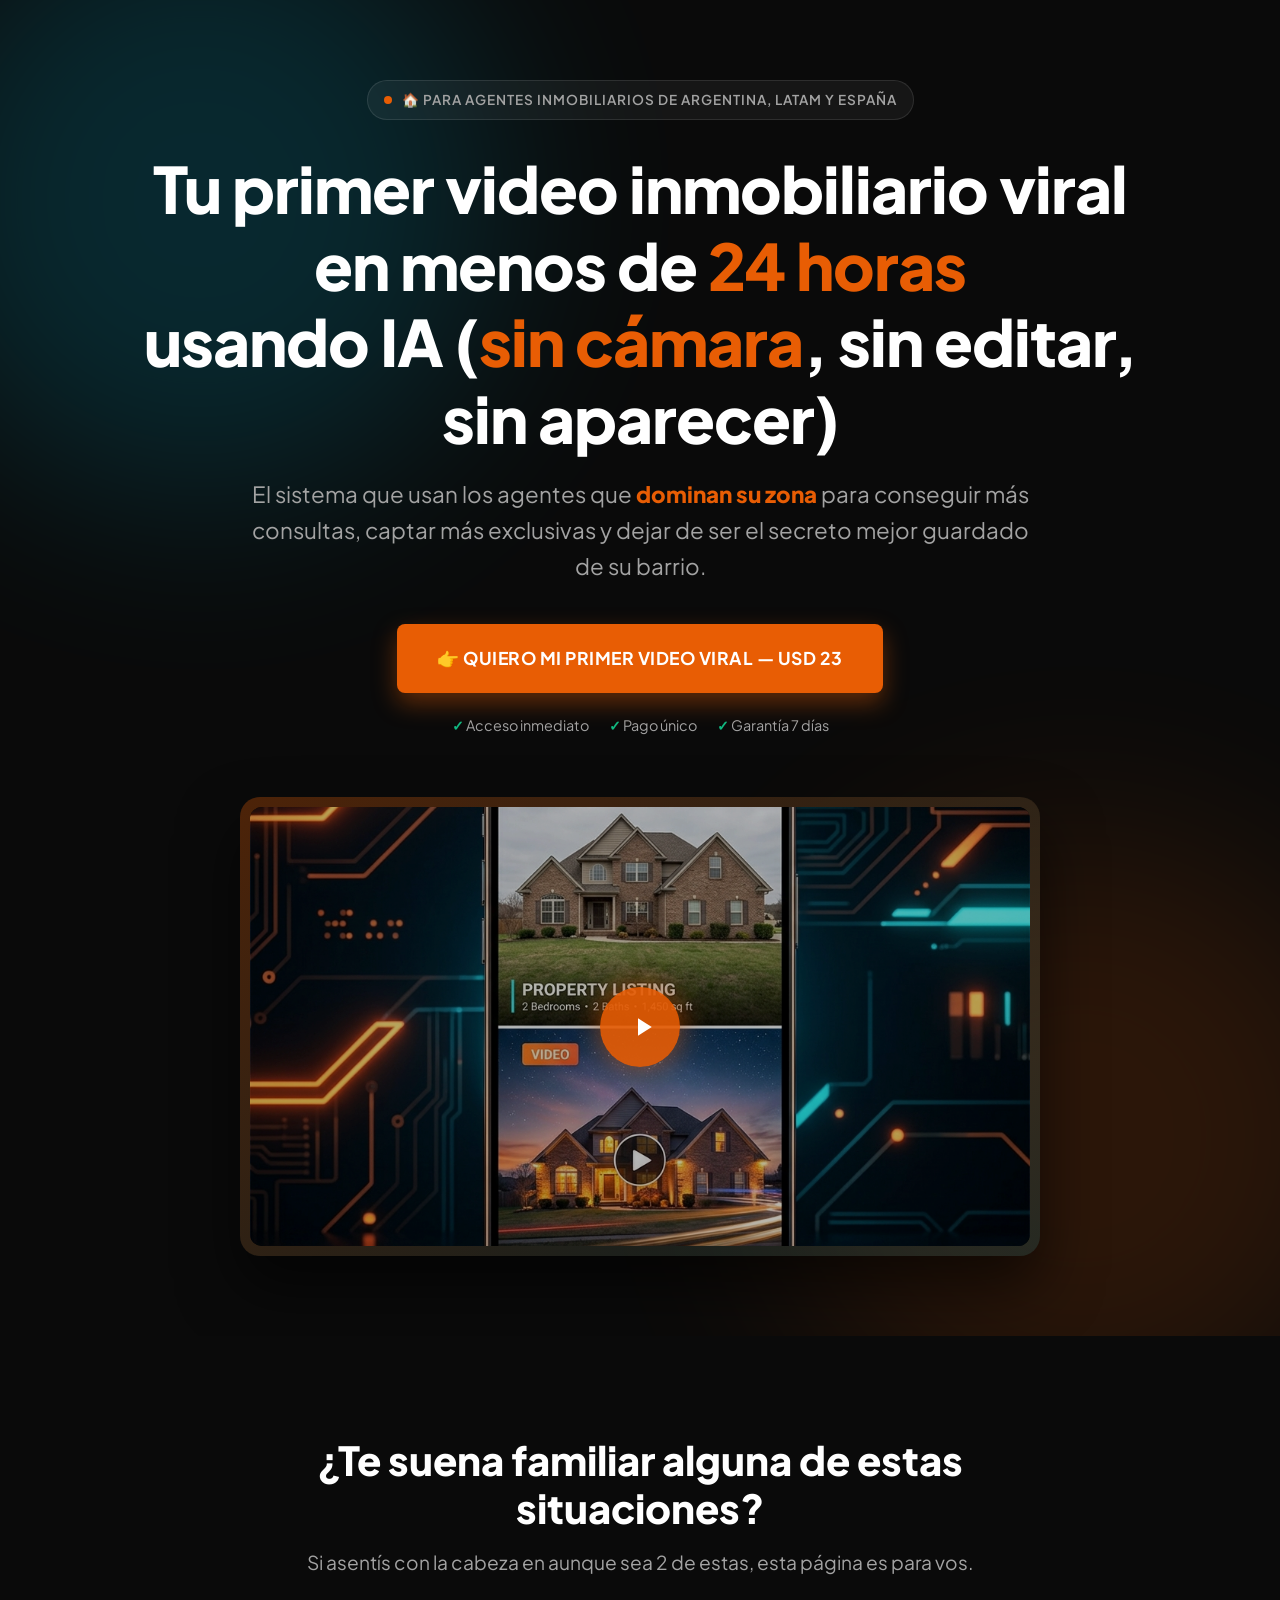
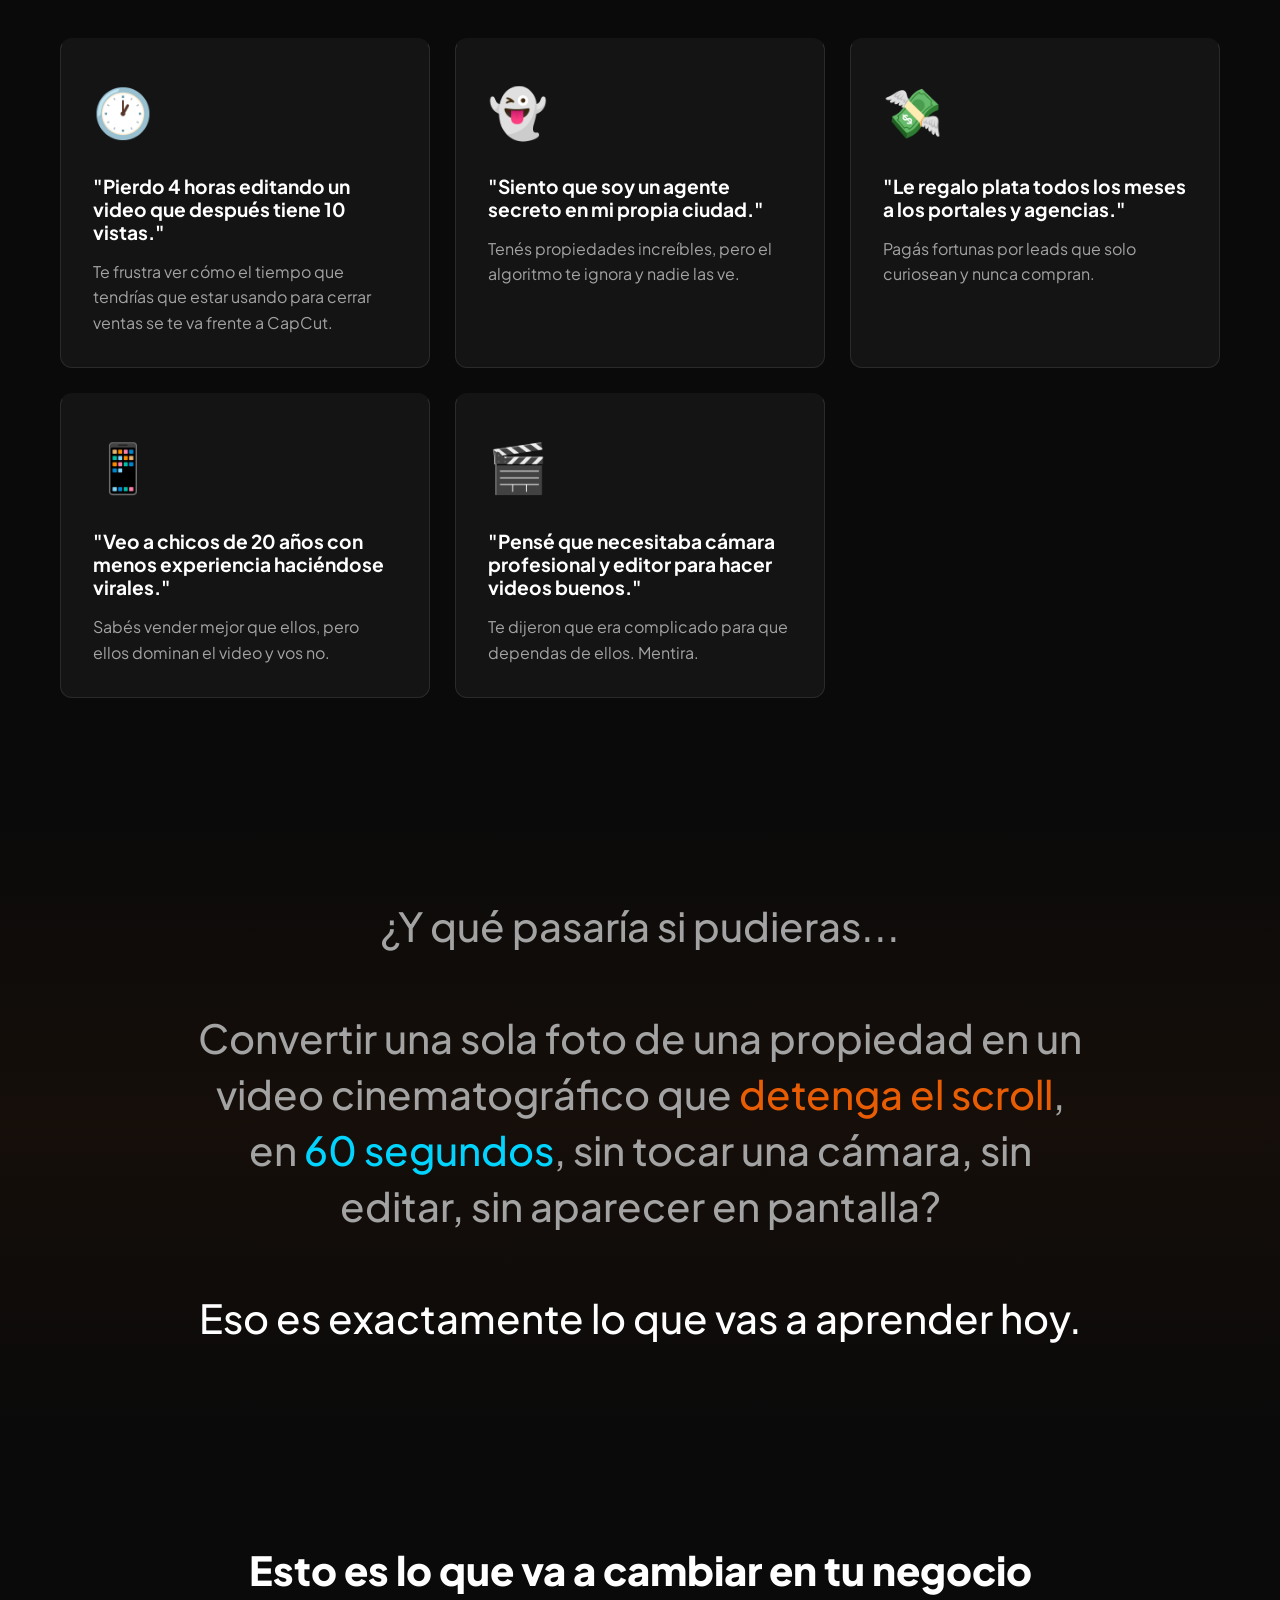
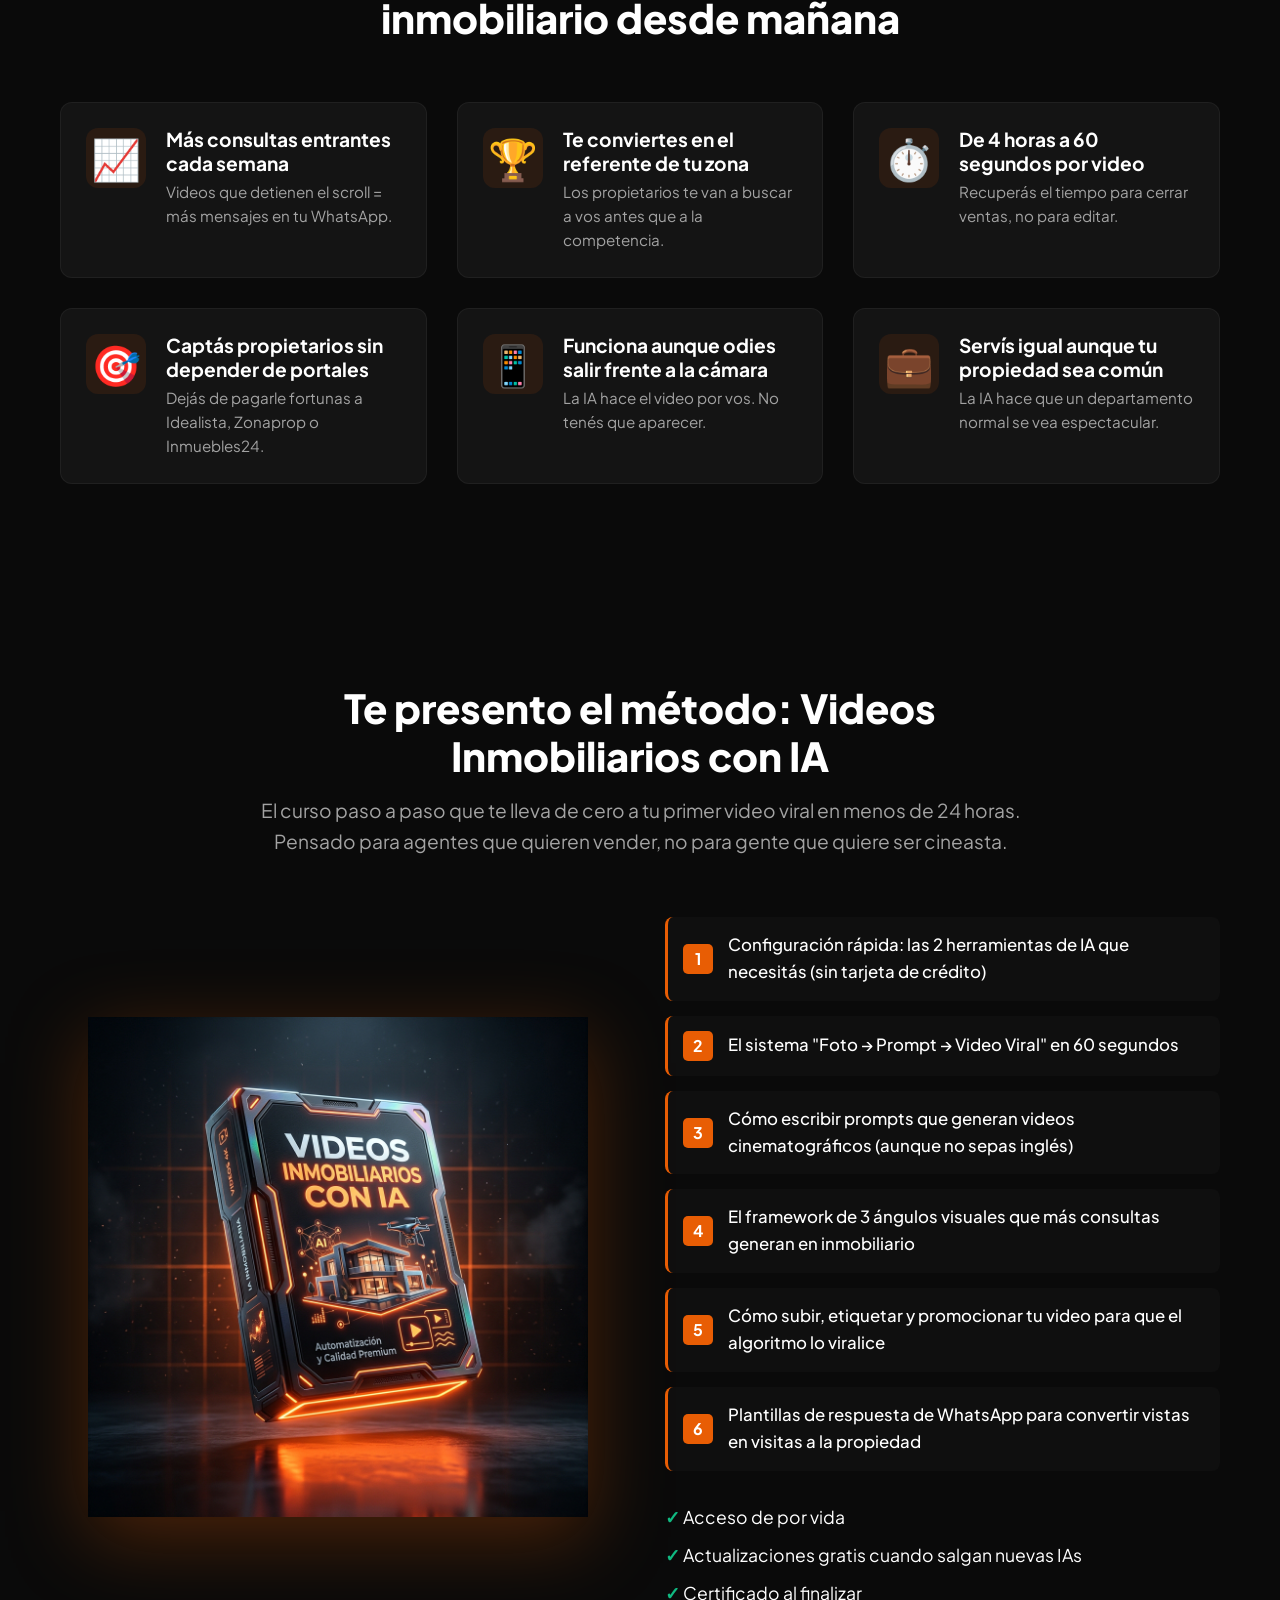
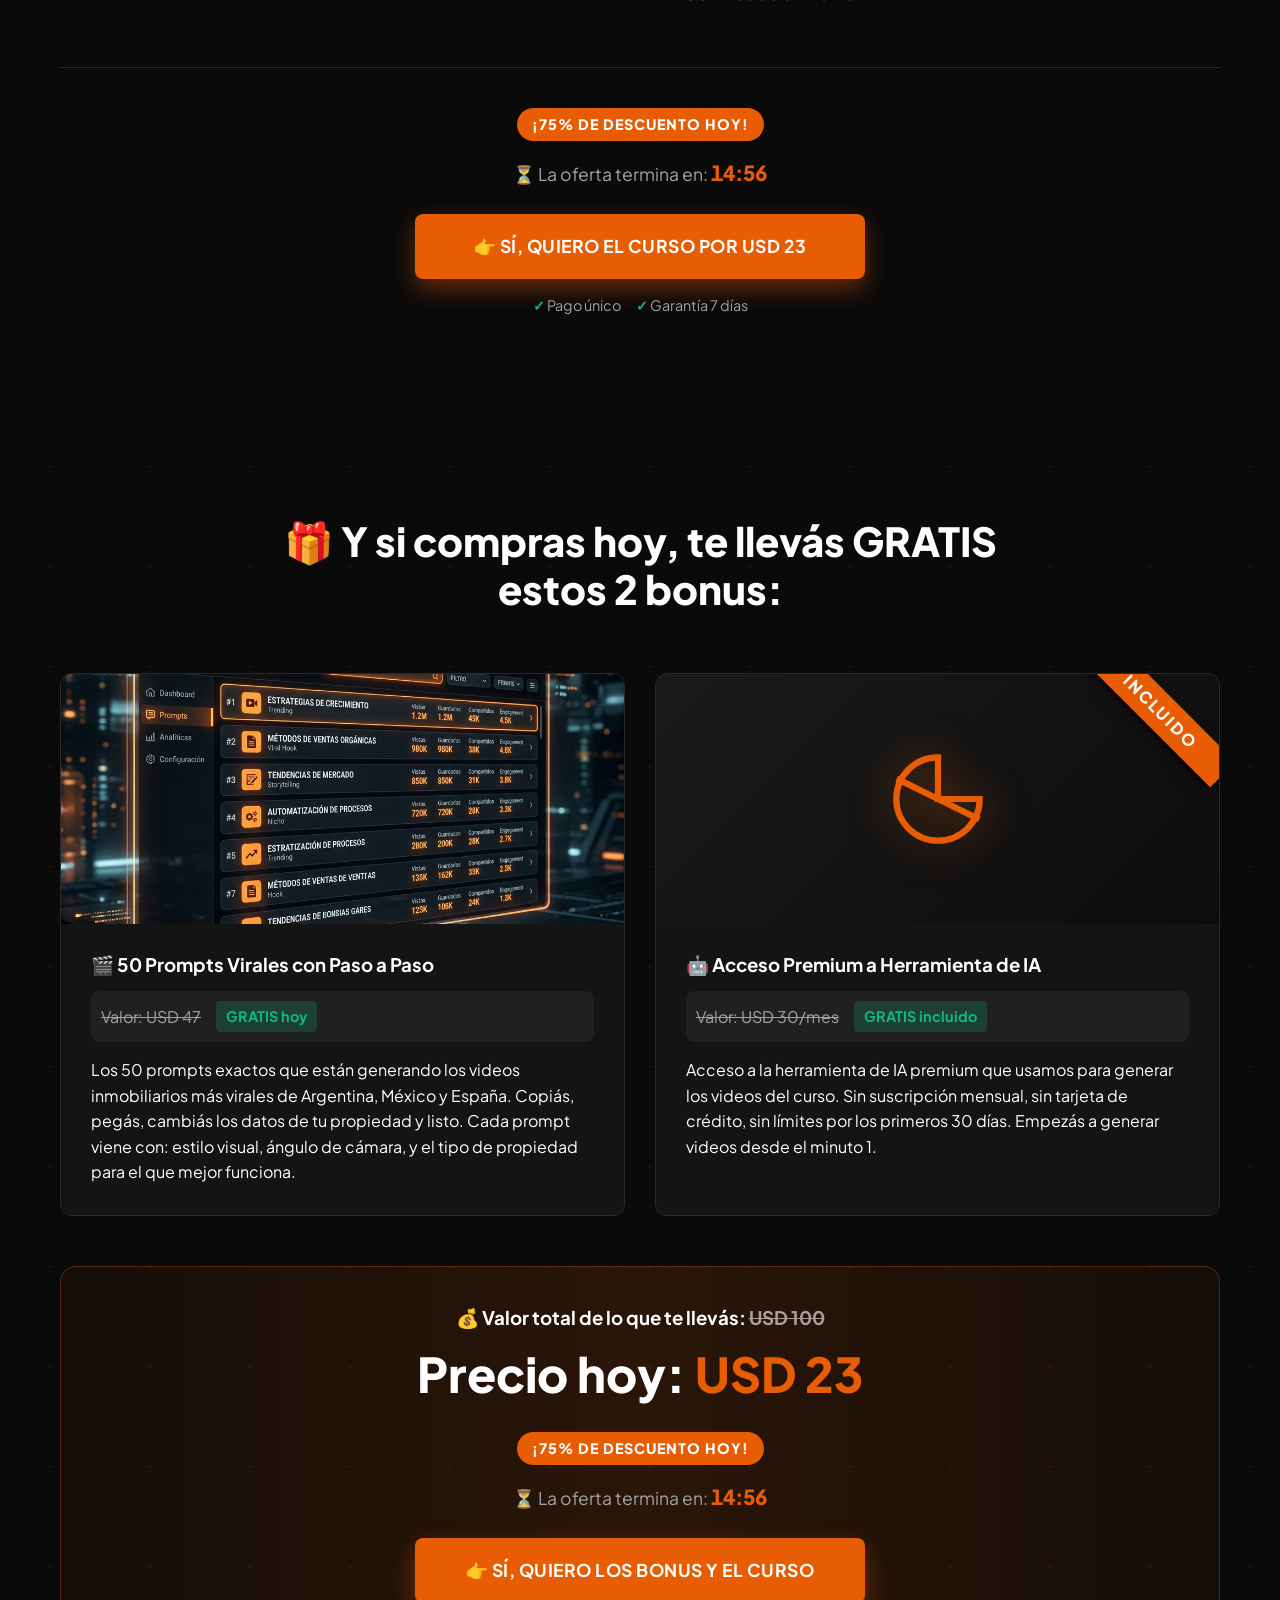
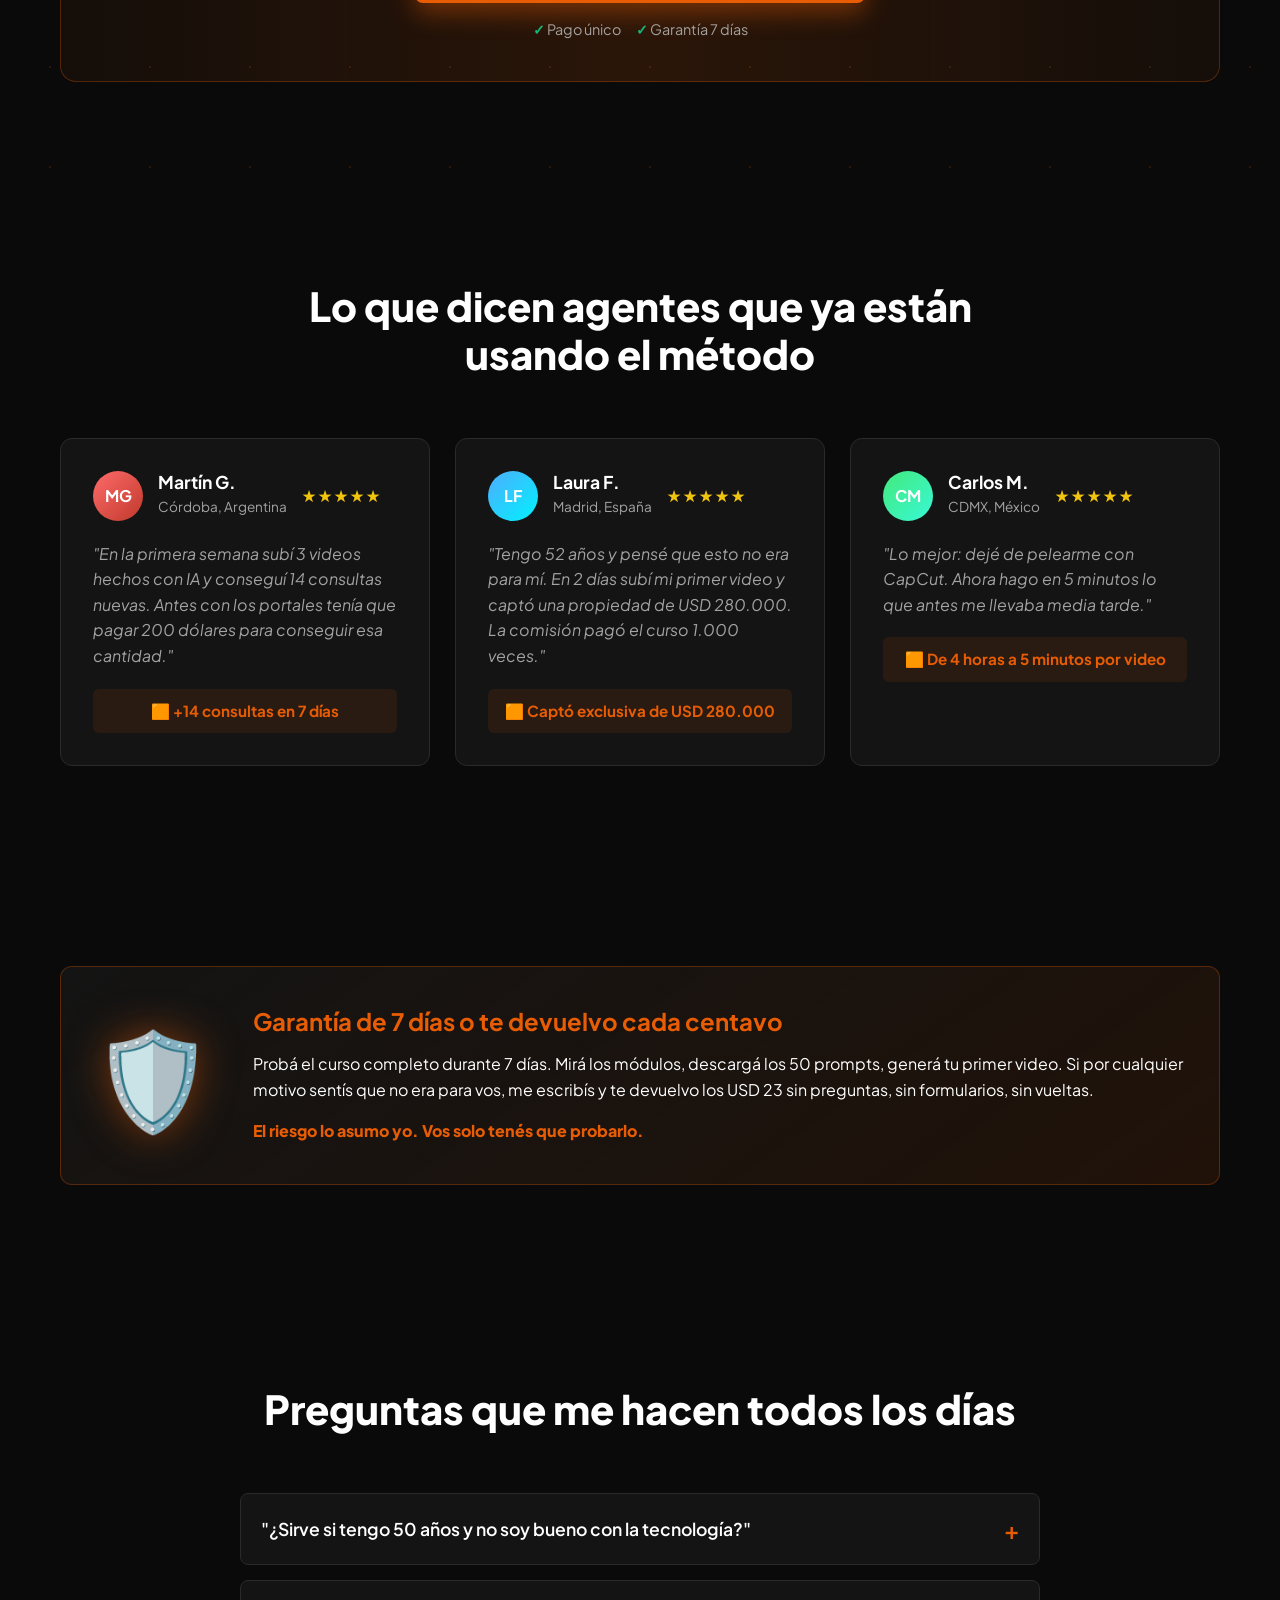
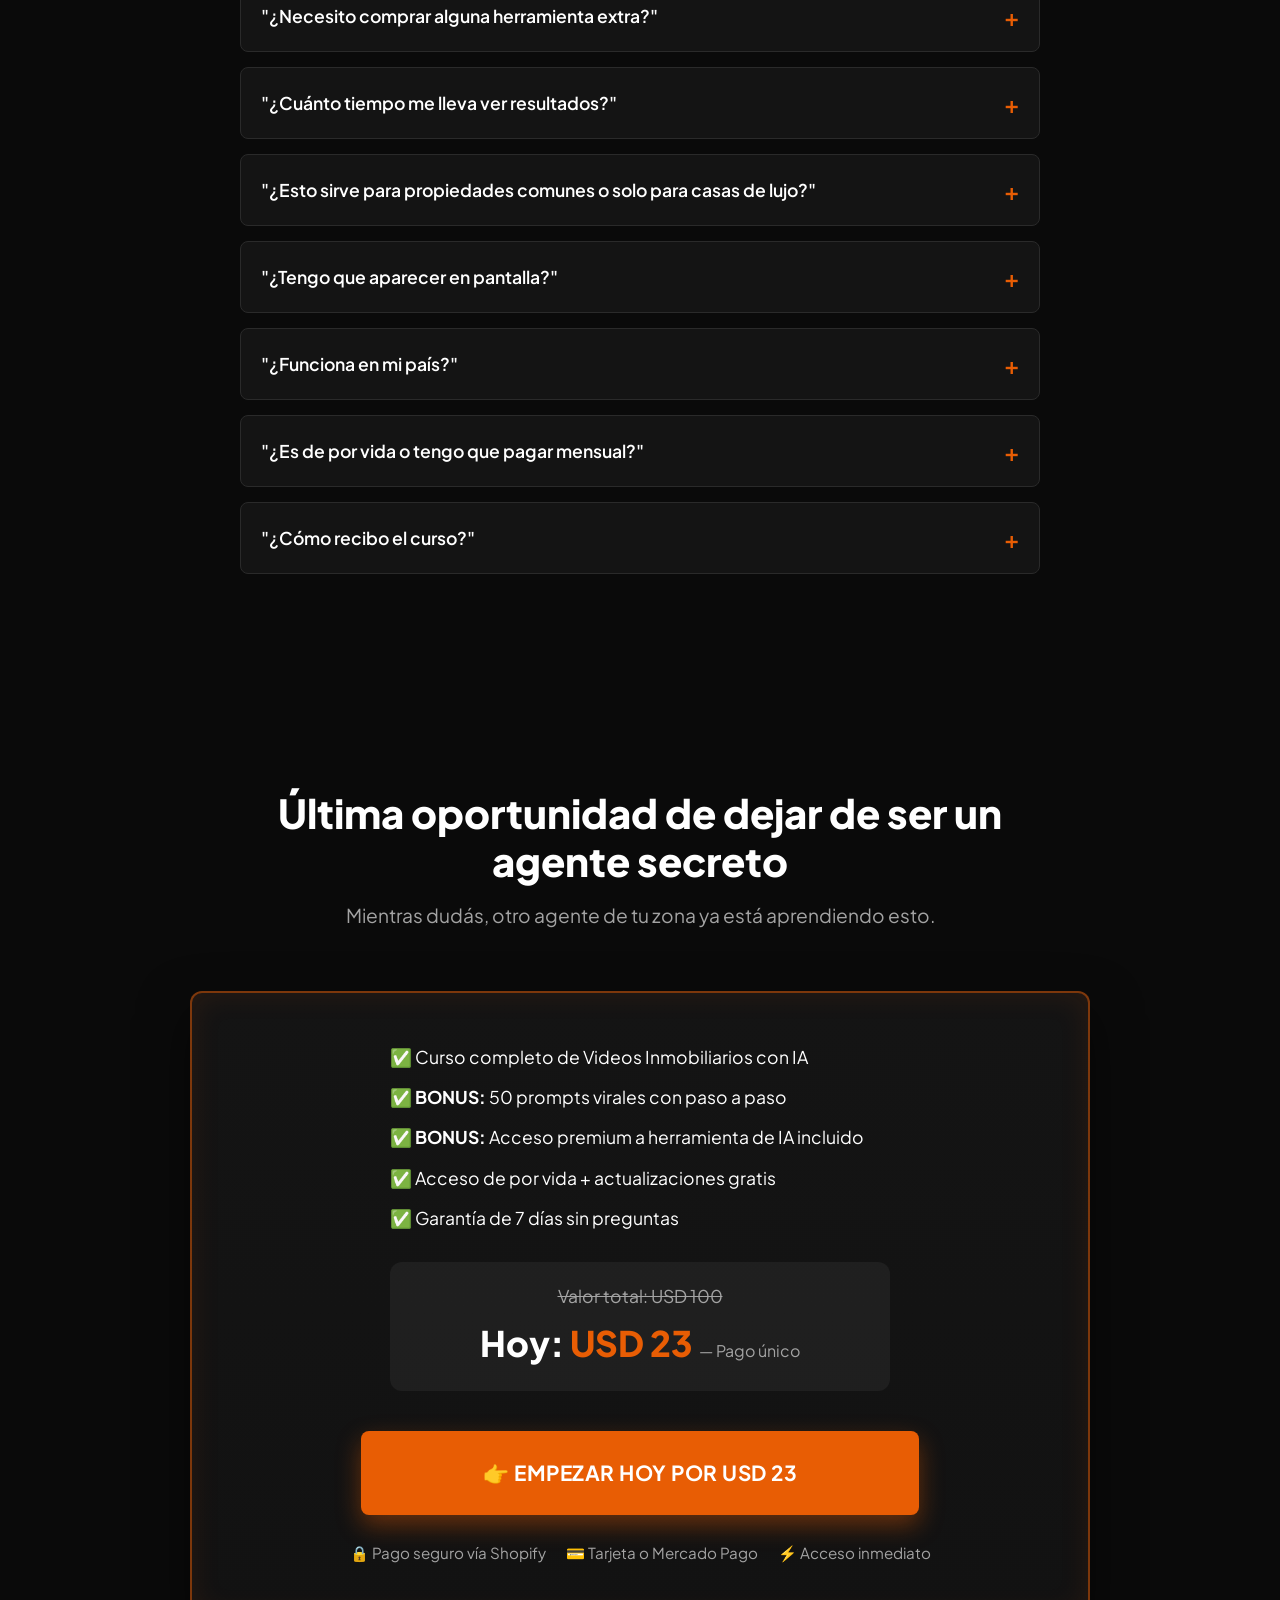
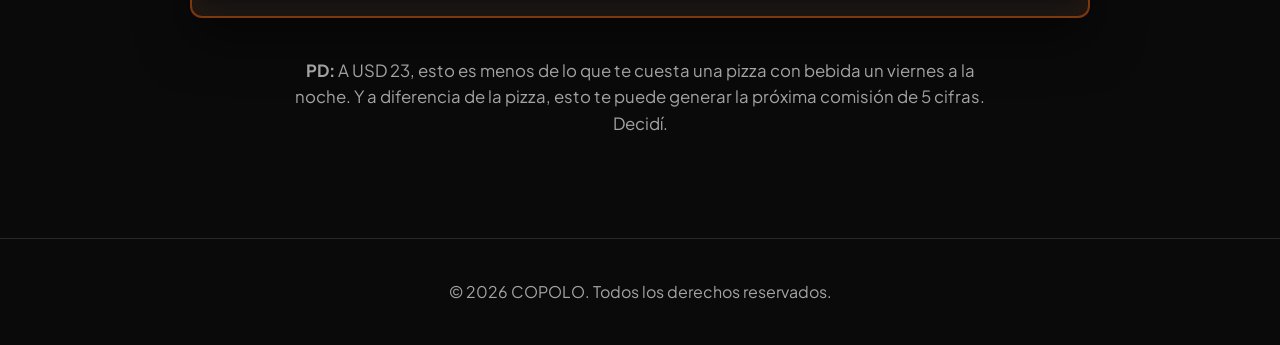
==== index_hostinger.html @ 2edc18e3 "Initial commit: Landing page Curso de IA Inmobiliaria" ====
<!DOCTYPE html>
<html lang="es">
<head>
    <meta charset="UTF-8">
    <meta name="viewport" content="width=device-width, initial-scale=1.0">
    <title>Tu Primer Video Inmobiliario Viral | COPOLO</title>
    <meta name="description" content="El sistema que usan los agentes que dominan su zona para conseguir más consultas y captar más exclusivas en 24 horas.">
    <link rel="preconnect" href="https://fonts.googleapis.com">
    <link rel="preconnect" href="https://fonts.gstatic.com" crossorigin>
    <link href="https://fonts.googleapis.com/css2?family=Plus+Jakarta+Sans:wght@300;400;500;600;700;800&display=swap" rel="stylesheet">
    <link rel="stylesheet" href="styles.css">
</head>
<body>
    <!-- Real-time notifications -->
    <div id="sales-notification" class="notification hidden">
        <div class="notif-img">
            <svg viewBox="0 0 24 24" fill="none" stroke="currentColor" stroke-width="2" stroke-linecap="round" stroke-linejoin="round"><path d="M20 21v-2a4 4 0 0 0-4-4H8a4 4 0 0 0-4 4v2"></path><circle cx="12" cy="7" r="4"></circle></svg>
        </div>
        <div class="notif-content">
            <p class="notif-name"><span id="buyer-name">Juan P.</span> de <span id="buyer-location">Madrid</span></p>
            <p class="notif-action">Acaba de comprar el curso</p>
            <p class="notif-time">hace <span id="buyer-time">2</span> minutos</p>
        </div>
    </div>

    <!-- SECCIÓN 1 — HERO -->
    <section class="hero-section" id="hero">
        <div class="hero-bg-glow glow-cyan"></div>
        <div class="hero-bg-glow glow-orange"></div>
        
        <div class="container">
            <div class="hero-content">
                <div class="pre-headline fade-up">
                    <span class="live-dot"></span>
                    🏠 PARA AGENTES INMOBILIARIOS DE ARGENTINA, LATAM Y ESPAÑA
                </div>
                
                <h1 class="headline fade-up">
                    Tu primer video inmobiliario viral<br>
                    en menos de <span class="text-orange highlight">24 horas</span><br>
                    usando IA (<span class="text-orange">sin cámara</span>, sin editar, sin aparecer)
                </h1>
                
                <p class="subheadline fade-up">
                    El sistema que usan los agentes que <span class="text-orange text-bold">dominan su zona</span> para conseguir más consultas, captar más exclusivas y dejar de ser el secreto mejor guardado de su barrio.
                </p>
                
                <div class="cta-wrapper fade-up">
                    <a href="#checkout" class="btn-primary cta-pulse">
                        👉 QUIERO MI PRIMER VIDEO VIRAL — USD 23
                        <div class="btn-shine"></div>
                    </a>
                    <div class="micro-trust">
                        <div class="trust-item"><span class="check">✓</span> Acceso inmediato</div>
                        <div class="trust-item"><span class="check">✓</span> Pago único</div>
                        <div class="trust-item"><span class="check">✓</span> Garantía 7 días</div>
                    </div>
                </div>
                
                <div class="hero-media fade-up float-anim">
                    <div class="video-mockup">
                        <div class="mockup-frame">
                            <img src="hero_video.png" alt="Antes y Después con IA" class="video-img">
                            <div class="play-overlay">
                                <div class="play-btn-circle">
                                    <svg viewBox="0 0 24 24" fill="currentColor"><path d="M8 5v14l11-7z"/></svg>
                                </div>
                            </div>
                        </div>
                    </div>
                </div>
            </div>
        </div>
    </section>

    <!-- SECCIÓN 2 — DOLORES -->
    <section class="dolores-section section-padding" id="dolores">
        <div class="container">
            <div class="section-header fade-up">
                <h2>¿Te suena familiar alguna de estas situaciones?</h2>
                <p class="subtitle">Si asentís con la cabeza en aunque sea 2 de estas, esta página es para vos.</p>
            </div>
            
            <div class="dolores-grid">
                <div class="card dolor-card fade-up">
                    <div class="card-icon">🕐</div>
                    <div class="card-text">
                        <h3>"Pierdo 4 horas editando un video que después tiene 10 vistas."</h3>
                        <p>Te frustra ver cómo el tiempo que tendrías que estar usando para cerrar ventas se te va frente a CapCut.</p>
                    </div>
                </div>
                
                <div class="card dolor-card fade-up">
                    <div class="card-icon">👻</div>
                    <div class="card-text">
                        <h3>"Siento que soy un agente secreto en mi propia ciudad."</h3>
                        <p>Tenés propiedades increíbles, pero el algoritmo te ignora y nadie las ve.</p>
                    </div>
                </div>
                
                <div class="card dolor-card fade-up">
                    <div class="card-icon">💸</div>
                    <div class="card-text">
                        <h3>"Le regalo plata todos los meses a los portales y agencias."</h3>
                        <p>Pagás fortunas por leads que solo curiosean y nunca compran.</p>
                    </div>
                </div>
                
                <div class="card dolor-card fade-up">
                    <div class="card-icon">📱</div>
                    <div class="card-text">
                        <h3>"Veo a chicos de 20 años con menos experiencia haciéndose virales."</h3>
                        <p>Sabés vender mejor que ellos, pero ellos dominan el video y vos no.</p>
                    </div>
                </div>
                
                <div class="card dolor-card fade-up">
                    <div class="card-icon">🎬</div>
                    <div class="card-text">
                        <h3>"Pensé que necesitaba cámara profesional y editor para hacer videos buenos."</h3>
                        <p>Te dijeron que era complicado para que dependas de ellos. Mentira.</p>
                    </div>
                </div>
            </div>
        </div>
    </section>

    <!-- SECCIÓN 3 — TRANSICIÓN -->
    <section class="transicion-section section-padding" id="transicion">
        <div class="container">
            <div class="transicion-content fade-up">
                <h2 class="giant-text">
                    ¿Y qué pasaría si pudieras...<br><br>
                    Convertir una sola foto de una propiedad en un video cinematográfico que <span class="text-orange">detenga el scroll</span>, en <span class="text-cyan">60 segundos</span>, sin tocar una cámara, sin editar, sin aparecer en pantalla?<br><br>
                    <span class="text-white">Eso es exactamente lo que vas a aprender hoy.</span>
                </h2>
            </div>
        </div>
    </section>

    <!-- SECCIÓN 4 — BENEFICIOS -->
    <section class="beneficios-section section-padding" id="beneficios">
        <div class="container">
            <div class="section-header fade-up">
                <h2>Esto es lo que va a cambiar en tu negocio inmobiliario desde mañana</h2>
            </div>
            
            <div class="beneficios-grid">
                <div class="beneficio-item fade-up">
                    <div class="b-icon">📈</div>
                    <div class="b-text">
                        <h4>Más consultas entrantes cada semana</h4>
                        <p>Videos que detienen el scroll = más mensajes en tu WhatsApp.</p>
                    </div>
                </div>
                
                <div class="beneficio-item fade-up">
                    <div class="b-icon">🏆</div>
                    <div class="b-text">
                        <h4>Te conviertes en el referente de tu zona</h4>
                        <p>Los propietarios te van a buscar a vos antes que a la competencia.</p>
                    </div>
                </div>
                
                <div class="beneficio-item fade-up">
                    <div class="b-icon">⏱️</div>
                    <div class="b-text">
                        <h4>De 4 horas a 60 segundos por video</h4>
                        <p>Recuperás el tiempo para cerrar ventas, no para editar.</p>
                    </div>
                </div>
                
                <div class="beneficio-item fade-up">
                    <div class="b-icon">🎯</div>
                    <div class="b-text">
                        <h4>Captás propietarios sin depender de portales</h4>
                        <p>Dejás de pagarle fortunas a Idealista, Zonaprop o Inmuebles24.</p>
                    </div>
                </div>
                
                <div class="beneficio-item fade-up">
                    <div class="b-icon">📱</div>
                    <div class="b-text">
                        <h4>Funciona aunque odies salir frente a la cámara</h4>
                        <p>La IA hace el video por vos. No tenés que aparecer.</p>
                    </div>
                </div>
                
                <div class="beneficio-item fade-up">
                    <div class="b-icon">💼</div>
                    <div class="b-text">
                        <h4>Servís igual aunque tu propiedad sea común</h4>
                        <p>La IA hace que un departamento normal se vea espectacular.</p>
                    </div>
                </div>
            </div>
        </div>
    </section>

    <!-- SECCIÓN 5 — PRESENTACIÓN -->
    <section class="producto-section section-padding" id="producto">
        <div class="container">
            <div class="section-header fade-up">
                <h2>Te presento el método: Videos Inmobiliarios con IA</h2>
                <p class="subtitle">El curso paso a paso que te lleva de cero a tu primer video viral en menos de 24 horas. Pensado para agentes que quieren vender, no para gente que quiere ser cineasta.</p>
            </div>
            
            <div class="producto-layout">
                <div class="producto-mockup float-anim fade-up">
                    <img src="course_box.png" alt="Curso de Videos Inmobiliarios con IA" class="box-3d">
                </div>
                
                <div class="producto-modulos fade-up">
                    <div class="modulo-item">
                        <div class="m-num">1</div>
                        <div class="m-text">Configuración rápida: las 2 herramientas de IA que necesitás (sin tarjeta de crédito)</div>
                    </div>
                    <div class="modulo-item">
                        <div class="m-num">2</div>
                        <div class="m-text">El sistema "Foto → Prompt → Video Viral" en 60 segundos</div>
                    </div>
                    <div class="modulo-item">
                        <div class="m-num">3</div>
                        <div class="m-text">Cómo escribir prompts que generan videos cinematográficos (aunque no sepas inglés)</div>
                    </div>
                    <div class="modulo-item">
                        <div class="m-num">4</div>
                        <div class="m-text">El framework de 3 ángulos visuales que más consultas generan en inmobiliario</div>
                    </div>
                    <div class="modulo-item">
                        <div class="m-num">5</div>
                        <div class="m-text">Cómo subir, etiquetar y promocionar tu video para que el algoritmo lo viralice</div>
                    </div>
                    <div class="modulo-item">
                        <div class="m-num">6</div>
                        <div class="m-text">Plantillas de respuesta de WhatsApp para convertir vistas en visitas a la propiedad</div>
                    </div>
                    
                    <div class="bullet-list mt-4">
                        <div class="bullet"><span class="check">✓</span> Acceso de por vida</div>
                        <div class="bullet"><span class="check">✓</span> Actualizaciones gratis cuando salgan nuevas IAs</div>
                        <div class="bullet"><span class="check">✓</span> Certificado al finalizar</div>
                    </div>
                </div>
            </div>
            
            <div class="urgency-cta-wrapper fade-up mt-4 text-center" style="margin-top: 50px; padding-top: 40px; border-top: 1px solid var(--border-color);">
                <div class="discount-badge" style="display: inline-block; background: var(--accent-orange); color: white; padding: 5px 15px; border-radius: 20px; font-weight: 800; font-size: 0.9rem; margin-bottom: 15px; letter-spacing: 1px;">¡75% DE DESCUENTO HOY!</div>
                <div class="countdown-timer" style="margin-bottom: 25px; color: var(--text-secondary); font-size: 1.1rem;">
                    <span>⏳ La oferta termina en: </span>
                    <span class="timer-display text-orange" style="font-weight: 800; font-variant-numeric: tabular-nums; font-size: 1.3rem;">14:59</span>
                </div>
                <a href="#checkout" class="btn-primary cta-pulse" style="width: 100%; max-width: 450px; margin: 0 auto; display: block; font-size: 1.1rem; padding: 18px 20px;">
                    👉 SÍ, QUIERO EL CURSO POR USD 23
                    <div class="btn-shine"></div>
                </a>
                <div class="micro-trust" style="display: flex; gap: 15px; margin-top: 15px; justify-content: center; font-size: 0.9rem; color: var(--text-secondary);">
                    <div class="trust-item"><span class="check">✓</span> Pago único</div>
                    <div class="trust-item"><span class="check">✓</span> Garantía 7 días</div>
                </div>
            </div>
        </div>
    </section>

    <!-- SECCIÓN 6 — BONUS -->
    <section class="bonus-section section-padding" id="bonus">
        <div class="container">
            <div class="section-header fade-up">
                <h2>🎁 Y si compras hoy, te llevás GRATIS estos 2 bonus:</h2>
            </div>
            
            <div class="bonus-grid">
                <div class="card bonus-card fade-up">
                    <div class="bonus-img">
                        <img src="bonus_prompts.png" alt="50 Prompts Virales">
                    </div>
                    <div class="bonus-content">
                        <h3>🎬 50 Prompts Virales con Paso a Paso</h3>
                        <div class="price-tag">
                            <span class="old-price">Valor: USD 47</span>
                            <span class="free-badge">GRATIS hoy</span>
                        </div>
                        <p>Los 50 prompts exactos que están generando los videos inmobiliarios más virales de Argentina, México y España. Copiás, pegás, cambiás los datos de tu propiedad y listo. Cada prompt viene con: estilo visual, ángulo de cámara, y el tipo de propiedad para el que mejor funciona.</p>
                    </div>
                </div>
                
                <div class="card bonus-card fade-up" style="animation-delay: 0.2s;">
                    <div class="bonus-img flex-center bg-dark-gradient">
                        <div class="ai-logo-mockup">
                            <svg viewBox="0 0 24 24" fill="none" stroke="currentColor" stroke-width="1.5"><path d="M12 2a10 10 0 1 0 10 10H12V2z"></path><path d="M12 12 2.1 7.1"></path><path d="m12 12 9.9 4.9"></path></svg>
                        </div>
                        <div class="sello-gratis">INCLUIDO</div>
                    </div>
                    <div class="bonus-content">
                        <h3>🤖 Acceso Premium a Herramienta de IA</h3>
                        <div class="price-tag">
                            <span class="old-price">Valor: USD 30/mes</span>
                            <span class="free-badge">GRATIS incluido</span>
                        </div>
                        <p>Acceso a la herramienta de IA premium que usamos para generar los videos del curso. Sin suscripción mensual, sin tarjeta de crédito, sin límites por los primeros 30 días. Empezás a generar videos desde el minuto 1.</p>
                    </div>
                </div>
            </div>
            
            <div class="bonus-summary fade-up">
                <h3>💰 Valor total de lo que te llevás: <span class="strike">USD 100</span></h3>
                <h2 class="price-today">Precio hoy: <span class="text-orange">USD 23</span></h2>
                
                <div class="urgency-cta-wrapper mt-4 text-center" style="margin-top: 30px;">
                    <div class="discount-badge" style="display: inline-block; background: var(--accent-orange); color: white; padding: 5px 15px; border-radius: 20px; font-weight: 800; font-size: 0.9rem; margin-bottom: 15px; letter-spacing: 1px;">¡75% DE DESCUENTO HOY!</div>
                    <div class="countdown-timer" style="margin-bottom: 25px; color: var(--text-secondary); font-size: 1.1rem;">
                        <span>⏳ La oferta termina en: </span>
                        <span class="timer-display text-orange" style="font-weight: 800; font-variant-numeric: tabular-nums; font-size: 1.3rem;">14:59</span>
                    </div>
                    <a href="#checkout" class="btn-primary cta-pulse" style="width: 100%; max-width: 450px; margin: 0 auto; display: block; font-size: 1.1rem; padding: 18px 20px;">
                        👉 SÍ, QUIERO LOS BONUS Y EL CURSO
                        <div class="btn-shine"></div>
                    </a>
                    <div class="micro-trust" style="display: flex; gap: 15px; margin-top: 15px; justify-content: center; font-size: 0.9rem; color: var(--text-secondary);">
                        <div class="trust-item"><span class="check">✓</span> Pago único</div>
                        <div class="trust-item"><span class="check">✓</span> Garantía 7 días</div>
                    </div>
                </div>
            </div>
        </div>
    </section>

    <!-- SECCIÓN 7 — TESTIMONIOS -->
    <section class="testimonios-section section-padding" id="testimonios">
        <div class="container">
            <div class="section-header fade-up">
                <h2>Lo que dicen agentes que ya están usando el método</h2>
            </div>
            
            <div class="testimonio-grid">
                <div class="card testimonio-card fade-up">
                    <div class="t-header">
                        <div class="t-avatar bg-gradient-1">MG</div>
                        <div class="t-info">
                            <h4>Martín G.</h4>
                            <span>Córdoba, Argentina</span>
                        </div>
                        <div class="t-stars">★★★★★</div>
                    </div>
                    <p class="t-quote">"En la primera semana subí 3 videos hechos con IA y conseguí 14 consultas nuevas. Antes con los portales tenía que pagar 200 dólares para conseguir esa cantidad."</p>
                    <div class="t-result">🟧 +14 consultas en 7 días</div>
                </div>
                
                <div class="card testimonio-card fade-up">
                    <div class="t-header">
                        <div class="t-avatar bg-gradient-2">LF</div>
                        <div class="t-info">
                            <h4>Laura F.</h4>
                            <span>Madrid, España</span>
                        </div>
                        <div class="t-stars">★★★★★</div>
                    </div>
                    <p class="t-quote">"Tengo 52 años y pensé que esto no era para mí. En 2 días subí mi primer video y captó una propiedad de USD 280.000. La comisión pagó el curso 1.000 veces."</p>
                    <div class="t-result">🟧 Captó exclusiva de USD 280.000</div>
                </div>
                
                <div class="card testimonio-card fade-up">
                    <div class="t-header">
                        <div class="t-avatar bg-gradient-3">CM</div>
                        <div class="t-info">
                            <h4>Carlos M.</h4>
                            <span>CDMX, México</span>
                        </div>
                        <div class="t-stars">★★★★★</div>
                    </div>
                    <p class="t-quote">"Lo mejor: dejé de pelearme con CapCut. Ahora hago en 5 minutos lo que antes me llevaba media tarde."</p>
                    <div class="t-result">🟧 De 4 horas a 5 minutos por video</div>
                </div>
            </div>
        </div>
    </section>

    <!-- SECCIÓN 8 — GARANTÍA -->
    <section class="garantia-section section-padding" id="garantia">
        <div class="container">
            <div class="card garantia-card fade-up">
                <div class="g-icon float-anim">🛡️</div>
                <div class="g-content">
                    <h2>Garantía de 7 días o te devuelvo cada centavo</h2>
                    <p>Probá el curso completo durante 7 días. Mirá los módulos, descargá los 50 prompts, generá tu primer video. Si por cualquier motivo sentís que no era para vos, me escribís y te devuelvo los USD 23 sin preguntas, sin formularios, sin vueltas.</p>
                    <p class="text-orange text-bold mt-2">El riesgo lo asumo yo. Vos solo tenés que probarlo.</p>
                </div>
            </div>
        </div>
    </section>

    <!-- SECCIÓN 9 — FAQ -->
    <section class="faq-section section-padding" id="faq">
        <div class="container">
            <div class="section-header fade-up">
                <h2>Preguntas que me hacen todos los días</h2>
            </div>
            
            <div class="faq-accordion fade-up">
                <div class="faq-item">
                    <button class="faq-btn">"¿Sirve si tengo 50 años y no soy bueno con la tecnología?" <span class="icon">+</span></button>
                    <div class="faq-content">
                        <p>Sí. Si sabés mandar un mensaje por WhatsApp, sabés usar este método. El curso está diseñado específicamente para agentes que NO son nativos digitales. Todo es paso a paso, con video, y los prompts son copiar y pegar.</p>
                    </div>
                </div>
                <div class="faq-item">
                    <button class="faq-btn">"¿Necesito comprar alguna herramienta extra?" <span class="icon">+</span></button>
                    <div class="faq-content">
                        <p>No. El acceso premium a la herramienta de IA viene incluido como bonus. No necesitás cámara, editor, software de pago ni nada más.</p>
                    </div>
                </div>
                <div class="faq-item">
                    <button class="faq-btn">"¿Cuánto tiempo me lleva ver resultados?" <span class="icon">+</span></button>
                    <div class="faq-content">
                        <p>Tu primer video lo tenés listo en menos de 24 horas (de hecho, en 60 segundos una vez que sigas el sistema). Las consultas empiezan a llegar cuando lo subís bien etiquetado, lo que enseñamos en el módulo 5.</p>
                    </div>
                </div>
                <div class="faq-item">
                    <button class="faq-btn">"¿Esto sirve para propiedades comunes o solo para casas de lujo?" <span class="icon">+</span></button>
                    <div class="faq-content">
                        <p>Funciona MEJOR con propiedades comunes. La IA es justamente la herramienta que hace que un departamento estándar se vea espectacular. Si tu casa ya es una mansión, casi no la necesitás.</p>
                    </div>
                </div>
                <div class="faq-item">
                    <button class="faq-btn">"¿Tengo que aparecer en pantalla?" <span class="icon">+</span></button>
                    <div class="faq-content">
                        <p>No. La IA genera el video sin que vos aparezcas. Ideal si te da vergüenza la cámara o no querés mostrarte.</p>
                    </div>
                </div>
                <div class="faq-item">
                    <button class="faq-btn">"¿Funciona en mi país?" <span class="icon">+</span></button>
                    <div class="faq-content">
                        <p>Sí. El curso está validado en Argentina, México, Colombia, España y Chile. La IA y los prompts son universales.</p>
                    </div>
                </div>
                <div class="faq-item">
                    <button class="faq-btn">"¿Es de por vida o tengo que pagar mensual?" <span class="icon">+</span></button>
                    <div class="faq-content">
                        <p>Pago único de USD 23. De por vida. Sin suscripciones, sin renovaciones, sin sorpresas.</p>
                    </div>
                </div>
                <div class="faq-item">
                    <button class="faq-btn">"¿Cómo recibo el curso?" <span class="icon">+</span></button>
                    <div class="faq-content">
                        <p>Apenas pagás, te llega un mail con el acceso a la plataforma. Entrás y empezás. Demora menos de 2 minutos.</p>
                    </div>
                </div>
            </div>
        </div>
    </section>

    <!-- SECCIÓN 10 — CTA FINAL -->
    <section class="cta-final-section section-padding" id="checkout">
        <div class="container">
            <div class="section-header fade-up">
                <h2>Última oportunidad de dejar de ser un agente secreto</h2>
                <p class="subtitle">Mientras dudás, otro agente de tu zona ya está aprendiendo esto.</p>
            </div>
            
            <div class="card checkout-card fade-up">
                <div class="checkout-recap">
                    <ul>
                        <li><span class="check">✅</span> Curso completo de Videos Inmobiliarios con IA</li>
                        <li><span class="check">✅</span> <b>BONUS:</b> 50 prompts virales con paso a paso</li>
                        <li><span class="check">✅</span> <b>BONUS:</b> Acceso premium a herramienta de IA incluido</li>
                        <li><span class="check">✅</span> Acceso de por vida + actualizaciones gratis</li>
                        <li><span class="check">✅</span> Garantía de 7 días sin preguntas</li>
                    </ul>
                    <div class="price-box">
                        <div class="val-total">Valor total: USD 100</div>
                        <div class="val-hoy">Hoy: <span class="text-orange">USD 23</span> <span class="small-text">— Pago único</span></div>
                    </div>
                </div>
                
                <div class="checkout-action">
                    <a href="https://shopify.com/checkout/..." class="btn-primary btn-giant cta-pulse">
                        👉 EMPEZAR HOY POR USD 23
                        <div class="btn-shine"></div>
                    </a>
                    
                    <div class="trust-signals">
                        <span>🔒 Pago seguro vía Shopify</span>
                        <span>💳 Tarjeta o Mercado Pago</span>
                        <span>⚡ Acceso inmediato</span>
                    </div>
                </div>
            </div>
            
            <div class="posdata fade-up text-center mt-4">
                <p><b>PD:</b> A USD 23, esto es menos de lo que te cuesta una pizza con bebida un viernes a la noche. Y a diferencia de la pizza, esto te puede generar la próxima comisión de 5 cifras. Decidí.</p>
            </div>
        </div>
    </section>

    <footer>
        <div class="container text-center">
            <p>&copy; 2026 COPOLO. Todos los derechos reservados.</p>
        </div>
    </footer>

    <script src="main.js"></script>
</body>
</html>
---- styles.css ----
:root {
    --bg-primary: #0a0a0a;
    --bg-secondary: #141414;
    --border-color: #2a2a2a;
    --accent-orange: #e85d04;
    --accent-orange-hover: #ff6b1a;
    --accent-cyan: #00D4FF;
    --text-primary: #ffffff;
    --text-secondary: #a3a3a3;
    --success-green: #10b981;
    --font-main: 'Plus Jakarta Sans', sans-serif;
}

* {
    margin: 0;
    padding: 0;
    box-sizing: border-box;
}

html {
    scroll-behavior: smooth;
    font-size: 16px;
}

body {
    background-color: var(--bg-primary);
    color: var(--text-primary);
    font-family: var(--font-main);
    line-height: 1.6;
    overflow-x: hidden;
}

/* UTILIDADES Y TEXTO */
.container {
    max-width: 1200px;
    margin: 0 auto;
    padding: 0 20px;
    position: relative;
    z-index: 10;
}

.section-padding {
    padding: 100px 0;
}

.text-orange { color: var(--accent-orange); }
.text-cyan { color: var(--accent-cyan); }
.text-white { color: var(--text-primary); }
.text-bold { font-weight: 800; }
.text-center { text-align: center; }
.mt-2 { margin-top: 1rem; }
.mt-4 { margin-top: 2rem; }
.check { color: var(--success-green); font-weight: bold; }
.strike { text-decoration: line-through; opacity: 0.6; }

h1, h2, h3, h4 {
    line-height: 1.2;
    margin-bottom: 15px;
}

.section-header {
    text-align: center;
    margin-bottom: 60px;
    max-width: 800px;
    margin-left: auto;
    margin-right: auto;
}

.section-header h2 {
    font-size: 2.5rem;
    font-weight: 800;
}

.subtitle {
    color: var(--text-secondary);
    font-size: 1.2rem;
}

/* ANIMACIONES */
@keyframes float {
    0% { transform: translateY(0px); }
    50% { transform: translateY(-15px); }
    100% { transform: translateY(0px); }
}

.float-anim {
    animation: float 6s ease-in-out infinite;
}

@keyframes pulse {
    0% { transform: scale(0.95); box-shadow: 0 0 0 0 rgba(232, 93, 4, 0.7); }
    70% { transform: scale(1); box-shadow: 0 0 0 15px rgba(232, 93, 4, 0); }
    100% { transform: scale(0.95); box-shadow: 0 0 0 0 rgba(232, 93, 4, 0); }
}

.cta-pulse {
    animation: pulse 2.5s infinite;
}

@keyframes shine {
    0% { left: -100%; }
    20% { left: 100%; }
    100% { left: 100%; }
}

@keyframes fadeUp {
    from { opacity: 0; transform: translateY(30px); }
    to { opacity: 1; transform: translateY(0); }
}

.fade-up {
    opacity: 0; /* JS will handle showing */
    transform: translateY(30px);
    transition: opacity 0.8s ease-out, transform 0.8s ease-out;
}

.fade-up.visible {
    opacity: 1;
    transform: translateY(0);
}

@keyframes liveDot {
    0% { opacity: 0.3; transform: scale(0.8); }
    50% { opacity: 1; transform: scale(1.2); }
    100% { opacity: 0.3; transform: scale(0.8); }
}

/* BOTONES */
.btn-primary {
    display: inline-block;
    background-color: var(--accent-orange);
    color: white;
    padding: 20px 40px;
    border-radius: 8px;
    font-size: 1.1rem;
    font-weight: 700;
    text-transform: uppercase;
    letter-spacing: 0.5px;
    text-decoration: none;
    box-shadow: 0 10px 25px rgba(232, 93, 4, 0.4);
    transition: all 0.3s ease;
    position: relative;
    overflow: hidden;
    text-align: center;
    border: none;
    cursor: pointer;
}

.btn-primary:hover {
    background-color: var(--accent-orange-hover);
    transform: translateY(-3px) scale(1.02);
    box-shadow: 0 15px 35px rgba(232, 93, 4, 0.6);
}

.btn-giant {
    width: 70%;
    height: auto;
    padding: 25px 40px;
    font-size: 1.3rem;
}

.btn-shine {
    position: absolute;
    top: 0;
    left: -100%;
    width: 50%;
    height: 100%;
    background: linear-gradient(to right, rgba(255,255,255,0) 0%, rgba(255,255,255,0.3) 50%, rgba(255,255,255,0) 100%);
    transform: skewX(-25deg);
    animation: shine 4s infinite;
}

/* CARDS GENERICAS */
.card {
    background-color: var(--bg-secondary);
    border: 1px solid var(--border-color);
    border-radius: 12px;
    padding: 32px;
    transition: transform 0.3s ease, box-shadow 0.3s ease, border-color 0.3s ease;
    position: relative;
    overflow: hidden;
}

.card:hover {
    transform: translateY(-5px);
    border-color: rgba(232, 93, 4, 0.4);
    box-shadow: 0 10px 30px rgba(0, 0, 0, 0.5);
}

/* NOTIFICACIONES */
.notification {
    position: fixed;
    bottom: 20px;
    left: 20px;
    background: rgba(20, 20, 20, 0.95);
    backdrop-filter: blur(10px);
    border: 1px solid var(--accent-orange);
    border-radius: 12px;
    padding: 15px;
    display: flex;
    align-items: center;
    gap: 15px;
    z-index: 1000;
    box-shadow: 0 10px 30px rgba(0, 0, 0, 0.5), 0 0 20px rgba(232, 93, 4, 0.2);
    transform: translateX(-150%);
    transition: transform 0.5s cubic-bezier(0.175, 0.885, 0.32, 1.275);
}

.notification.show {
    transform: translateX(0);
}

.notif-img {
    width: 40px;
    height: 40px;
    background: linear-gradient(135deg, var(--accent-orange), var(--accent-orange-hover));
    border-radius: 50%;
    display: flex;
    align-items: center;
    justify-content: center;
    font-size: 20px;
}

.notif-content p {
    margin: 0;
    line-height: 1.3;
}

.notif-name {
    font-size: 0.9rem;
    color: var(--text-secondary);
}

.notif-name span {
    color: white;
    font-weight: 600;
}

.notif-action {
    font-size: 1rem;
    font-weight: 700;
    color: var(--accent-orange);
}

.notif-time {
    font-size: 0.8rem;
    color: var(--text-secondary);
}

/* HERO SECTION */
.hero-section {
    min-height: 100vh;
    display: flex;
    align-items: center;
    position: relative;
    padding-top: 80px;
    padding-bottom: 80px;
    overflow: hidden;
}

.hero-bg-glow {
    position: absolute;
    width: 600px;
    height: 600px;
    border-radius: 50%;
    filter: blur(100px);
    z-index: 1;
    opacity: 0.15;
    animation: float 10s ease-in-out infinite alternate;
}

.glow-cyan {
    background: var(--accent-cyan);
    top: -100px;
    left: -100px;
}

.glow-orange {
    background: var(--accent-orange);
    bottom: -100px;
    right: -100px;
    animation-delay: -5s;
}

.hero-content {
    text-align: center;
    max-width: 1000px;
    margin: 0 auto;
}

.pre-headline {
    display: inline-flex;
    align-items: center;
    gap: 10px;
    font-size: 0.85rem;
    font-weight: 600;
    letter-spacing: 1px;
    text-transform: uppercase;
    color: var(--text-secondary);
    background: rgba(255,255,255,0.05);
    padding: 8px 16px;
    border-radius: 30px;
    border: 1px solid rgba(255,255,255,0.1);
    margin-bottom: 30px;
}

.live-dot {
    width: 8px;
    height: 8px;
    background-color: var(--accent-orange);
    border-radius: 50%;
    animation: liveDot 1.5s infinite;
}

.headline {
    font-size: 4rem;
    font-weight: 800;
    letter-spacing: -1px;
    margin-bottom: 20px;
}

.subheadline {
    font-size: 1.4rem;
    color: var(--text-secondary);
    max-width: 800px;
    margin: 0 auto 40px;
}

.cta-wrapper {
    margin-bottom: 60px;
}

.micro-trust {
    display: flex;
    justify-content: center;
    gap: 20px;
    margin-top: 15px;
    font-size: 0.9rem;
    color: var(--text-secondary);
}

.video-mockup {
    max-width: 800px;
    margin: 0 auto;
    border-radius: 20px;
    padding: 10px;
    background: linear-gradient(145deg, rgba(232,93,4,0.3), rgba(0,212,255,0.1));
    box-shadow: 0 30px 60px rgba(0,0,0,0.6);
}

.mockup-frame {
    border-radius: 12px;
    overflow: hidden;
    position: relative;
    aspect-ratio: 16/9;
    background: #000;
}

.video-img {
    width: 100%;
    height: 100%;
    object-fit: cover;
    opacity: 0.9;
    transition: opacity 0.3s;
}

.mockup-frame:hover .video-img {
    opacity: 1;
}

.play-overlay {
    position: absolute;
    top: 0;
    left: 0;
    width: 100%;
    height: 100%;
    display: flex;
    align-items: center;
    justify-content: center;
    background: rgba(0,0,0,0.2);
    cursor: pointer;
}

.play-btn-circle {
    width: 80px;
    height: 80px;
    background: rgba(232, 93, 4, 0.9);
    border-radius: 50%;
    display: flex;
    align-items: center;
    justify-content: center;
    box-shadow: 0 0 30px rgba(232,93,4,0.6);
    transition: transform 0.2s;
    animation: pulse 2s infinite;
}

.play-overlay:hover .play-btn-circle {
    transform: scale(1.1);
}

.play-btn-circle svg {
    width: 30px;
    height: 30px;
    color: white;
    margin-left: 5px;
}

/* DOLORES SECTION */
.dolores-grid {
    display: grid;
    grid-template-columns: repeat(auto-fit, minmax(300px, 1fr));
    gap: 25px;
}

.dolor-card {
    display: flex;
    flex-direction: column;
    gap: 15px;
    border-top: 3px solid transparent;
}

.dolor-card:hover {
    border-top-color: var(--accent-orange);
}

.card-icon {
    font-size: 3rem;
    margin-bottom: 10px;
}

.card-text h3 {
    font-size: 1.2rem;
    font-weight: 700;
}

.card-text p {
    color: var(--text-secondary);
    font-size: 1rem;
}

/* TRANSICIÓN SECTION */
.transicion-section {
    background: linear-gradient(to bottom, var(--bg-primary), rgba(232, 93, 4, 0.05), var(--bg-primary));
    text-align: center;
}

.giant-text {
    font-size: 2.5rem;
    line-height: 1.4;
    max-width: 900px;
    margin: 0 auto;
    font-weight: 500;
    color: var(--text-secondary);
}

/* BENEFICIOS SECTION */
.beneficios-grid {
    display: grid;
    grid-template-columns: repeat(auto-fit, minmax(350px, 1fr));
    gap: 30px;
}

.beneficio-item {
    display: flex;
    align-items: flex-start;
    gap: 20px;
    background: var(--bg-secondary);
    padding: 25px;
    border-radius: 12px;
    border: 1px solid rgba(255,255,255,0.05);
    transition: transform 0.3s;
}

.beneficio-item:hover {
    transform: translateX(10px);
    background: rgba(232, 93, 4, 0.05);
    border-color: rgba(232, 93, 4, 0.2);
}

.b-icon {
    font-size: 2.5rem;
    background: rgba(232, 93, 4, 0.1);
    width: 60px;
    height: 60px;
    display: flex;
    align-items: center;
    justify-content: center;
    border-radius: 12px;
    flex-shrink: 0;
}

.b-text h4 {
    font-size: 1.2rem;
    margin-bottom: 5px;
}

.b-text p {
    color: var(--text-secondary);
    font-size: 0.95rem;
}

/* PRODUCTO SECTION */
.producto-layout {
    display: grid;
    grid-template-columns: 1fr 1fr;
    gap: 50px;
    align-items: center;
}

.box-3d {
    width: 100%;
    max-width: 500px;
    display: block;
    margin: 0 auto;
    filter: drop-shadow(0 20px 40px rgba(232,93,4,0.3));
}

.modulo-item {
    display: flex;
    align-items: center;
    gap: 15px;
    margin-bottom: 15px;
    padding: 15px;
    background: rgba(255,255,255,0.02);
    border-radius: 8px;
    border-left: 3px solid var(--accent-orange);
    transition: background 0.3s;
}

.modulo-item:hover {
    background: rgba(232,93,4,0.08);
}

.m-num {
    background: var(--accent-orange);
    color: white;
    width: 30px;
    height: 30px;
    display: flex;
    align-items: center;
    justify-content: center;
    border-radius: 5px;
    font-weight: bold;
    flex-shrink: 0;
}

.m-text {
    font-size: 1.05rem;
    font-weight: 500;
}

.bullet-list .bullet {
    margin-bottom: 10px;
    font-size: 1.1rem;
}

/* BONUS SECTION */
.bonus-section {
    background: url('data:image/svg+xml;utf8,<svg width="100" height="100" xmlns="http://www.w3.org/2000/svg"><rect width="100" height="100" fill="%230a0a0a"/><circle cx="50" cy="50" r="1" fill="%23e85d04" opacity="0.2"/></svg>');
}

.bonus-grid {
    display: grid;
    grid-template-columns: 1fr 1fr;
    gap: 30px;
    margin-bottom: 50px;
}

.bonus-card {
    padding: 0;
    display: flex;
    flex-direction: column;
}

.bonus-img {
    height: 250px;
    background: #000;
    position: relative;
    overflow: hidden;
}

.bonus-img img {
    width: 100%;
    height: 100%;
    object-fit: cover;
}

.flex-center {
    display: flex;
    align-items: center;
    justify-content: center;
}

.bg-dark-gradient {
    background: linear-gradient(135deg, #1a1a1a, #0d0d0d);
}

.ai-logo-mockup {
    color: var(--accent-orange);
    width: 100px;
    height: 100px;
    filter: drop-shadow(0 0 20px rgba(232,93,4,0.5));
}

.sello-gratis {
    position: absolute;
    top: 20px;
    right: -30px;
    background: var(--accent-orange);
    color: white;
    font-weight: 800;
    padding: 5px 40px;
    transform: rotate(45deg);
    box-shadow: 0 5px 15px rgba(0,0,0,0.5);
    letter-spacing: 2px;
}

.bonus-content {
    padding: 30px;
    flex-grow: 1;
}

.price-tag {
    display: flex;
    align-items: center;
    gap: 15px;
    margin: 15px 0;
    padding: 10px;
    background: rgba(255,255,255,0.05);
    border-radius: 8px;
}

.old-price {
    text-decoration: line-through;
    color: var(--text-secondary);
}

.free-badge {
    background: rgba(16, 185, 129, 0.2);
    color: var(--success-green);
    padding: 4px 10px;
    border-radius: 4px;
    font-weight: bold;
    font-size: 0.9rem;
}

.bonus-summary {
    text-align: center;
    background: linear-gradient(to right, rgba(232,93,4,0.05), rgba(232,93,4,0.15), rgba(232,93,4,0.05));
    padding: 40px;
    border-radius: 16px;
    border: 1px solid rgba(232,93,4,0.3);
}

.price-today {
    font-size: 3rem;
    font-weight: 800;
}

/* TESTIMONIOS SECTION */
.testimonio-grid {
    display: grid;
    grid-template-columns: repeat(auto-fit, minmax(300px, 1fr));
    gap: 25px;
}

.t-header {
    display: flex;
    align-items: center;
    gap: 15px;
    margin-bottom: 20px;
}

.t-avatar {
    width: 50px;
    height: 50px;
    border-radius: 50%;
    display: flex;
    align-items: center;
    justify-content: center;
    font-weight: bold;
    color: white;
}

.bg-gradient-1 { background: linear-gradient(135deg, #FF6B6B, #C0392B); }
.bg-gradient-2 { background: linear-gradient(135deg, #4facfe, #00f2fe); }
.bg-gradient-3 { background: linear-gradient(135deg, #43e97b, #38f9d7); }

.t-info h4 { margin: 0; font-size: 1.1rem; }
.t-info span { color: var(--text-secondary); font-size: 0.85rem; }

.t-stars { color: #f1c40f; letter-spacing: 2px; }

.t-quote {
    font-style: italic;
    color: var(--text-secondary);
    margin-bottom: 20px;
    flex-grow: 1;
}

.t-result {
    background: rgba(232,93,4,0.1);
    color: var(--accent-orange);
    padding: 10px;
    border-radius: 6px;
    font-weight: bold;
    font-size: 0.95rem;
    text-align: center;
}

/* GARANTIA SECTION */
.garantia-card {
    display: flex;
    align-items: center;
    gap: 40px;
    background: linear-gradient(145deg, var(--bg-secondary), rgba(232,93,4,0.1));
    border-color: rgba(232,93,4,0.3);
}

.g-icon {
    font-size: 6rem;
    filter: drop-shadow(0 0 20px rgba(232,93,4,0.5));
}

.g-content h2 { color: var(--accent-orange); }

/* FAQ SECTION */
.faq-accordion {
    max-width: 800px;
    margin: 0 auto;
}

.faq-item {
    margin-bottom: 15px;
    border: 1px solid var(--border-color);
    border-radius: 8px;
    background: var(--bg-secondary);
    overflow: hidden;
}

.faq-btn {
    width: 100%;
    text-align: left;
    padding: 20px;
    background: none;
    border: none;
    color: white;
    font-size: 1.1rem;
    font-weight: 600;
    font-family: var(--font-main);
    cursor: pointer;
    display: flex;
    justify-content: space-between;
    align-items: center;
    transition: background 0.3s;
}

.faq-btn:hover {
    background: rgba(255,255,255,0.02);
}

.faq-btn .icon {
    color: var(--accent-orange);
    font-size: 1.5rem;
    transition: transform 0.3s;
}

.faq-btn.active .icon {
    transform: rotate(45deg);
}

.faq-content {
    max-height: 0;
    overflow: hidden;
    transition: max-height 0.3s ease-out;
    background: rgba(0,0,0,0.2);
}

.faq-content p {
    padding: 20px;
    color: var(--text-secondary);
    border-top: 1px solid rgba(255,255,255,0.05);
}

/* CTA FINAL SECTION */
.checkout-card {
    max-width: 900px;
    margin: 0 auto;
    padding: 50px;
    text-align: center;
    background: linear-gradient(180deg, var(--bg-secondary) 0%, rgba(20,20,20,0.9) 100%);
    border: 2px solid rgba(232,93,4,0.5);
    box-shadow: 0 20px 50px rgba(0,0,0,0.5), 0 0 30px rgba(232,93,4,0.1) inset;
}

.checkout-recap {
    text-align: left;
    max-width: 500px;
    margin: 0 auto 40px;
}

.checkout-recap ul {
    list-style: none;
    margin-bottom: 30px;
}

.checkout-recap li {
    margin-bottom: 12px;
    font-size: 1.1rem;
}

.price-box {
    background: rgba(255,255,255,0.05);
    padding: 20px;
    border-radius: 12px;
    text-align: center;
}

.val-total {
    text-decoration: line-through;
    color: var(--text-secondary);
    font-size: 1.1rem;
    margin-bottom: 5px;
}

.val-hoy {
    font-size: 2.2rem;
    font-weight: 800;
}

.small-text {
    font-size: 1rem;
    font-weight: 400;
    color: var(--text-secondary);
}

.trust-signals {
    display: flex;
    justify-content: center;
    gap: 20px;
    margin-top: 20px;
    color: var(--text-secondary);
    font-size: 0.95rem;
}

.posdata {
    max-width: 700px;
    margin: 40px auto 0;
    color: var(--text-secondary);
    font-size: 1.05rem;
}

footer {
    padding: 40px 0;
    border-top: 1px solid var(--border-color);
    color: var(--text-secondary);
}

/* RESPONSIVE */
@media (max-width: 992px) {
    .producto-layout, .bonus-grid {
        grid-template-columns: 1fr;
    }
    
    .headline {
        font-size: 3rem;
    }
    
    .giant-text {
        font-size: 2rem;
    }
    
    .garantia-card {
        flex-direction: column;
        text-align: center;
    }
}

@media (max-width: 768px) {
    .headline {
        font-size: 2.3rem;
    }
    
    .subheadline {
        font-size: 1.1rem;
    }
    
    .btn-giant {
        width: 100%;
    }
    
    .micro-trust, .trust-signals {
        flex-direction: column;
        gap: 10px;
    }
    
    .checkout-card {
        padding: 30px 20px;
    }
    
    .section-padding {
        padding: 60px 0;
    }
}
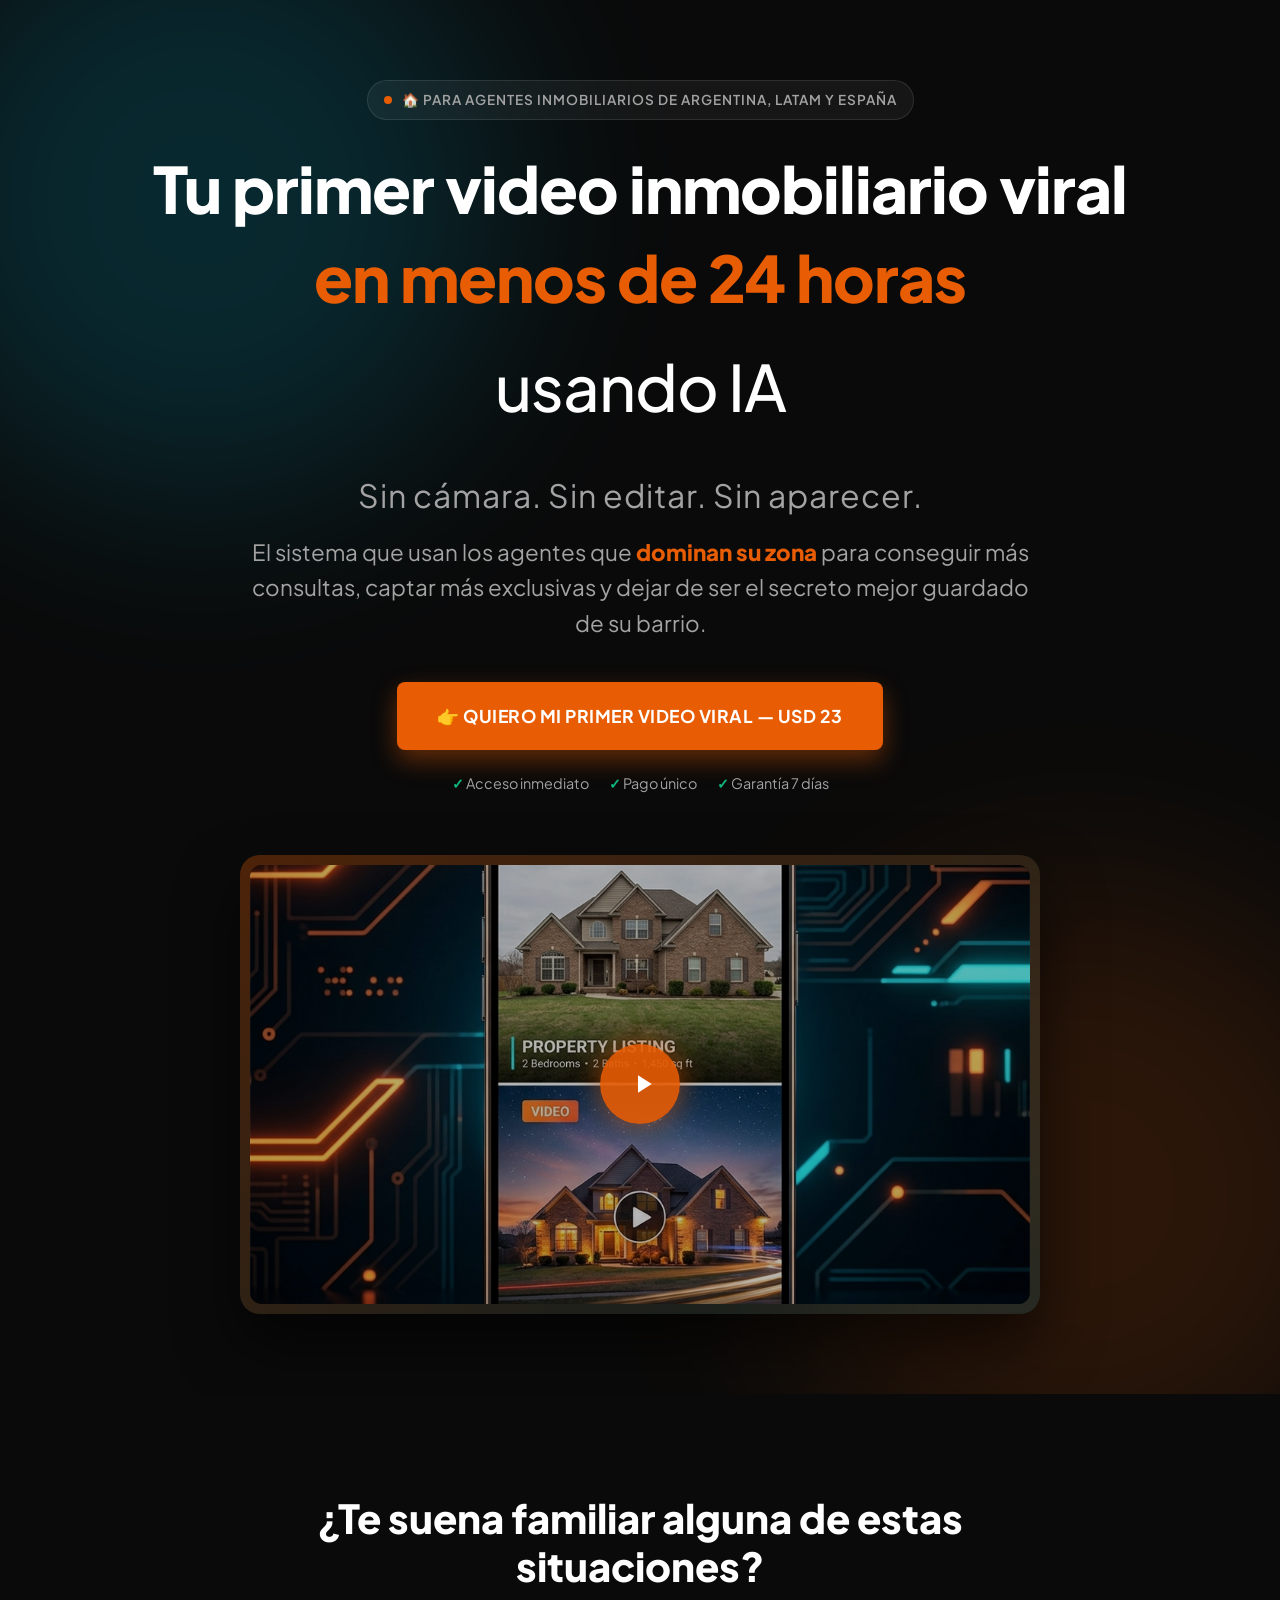
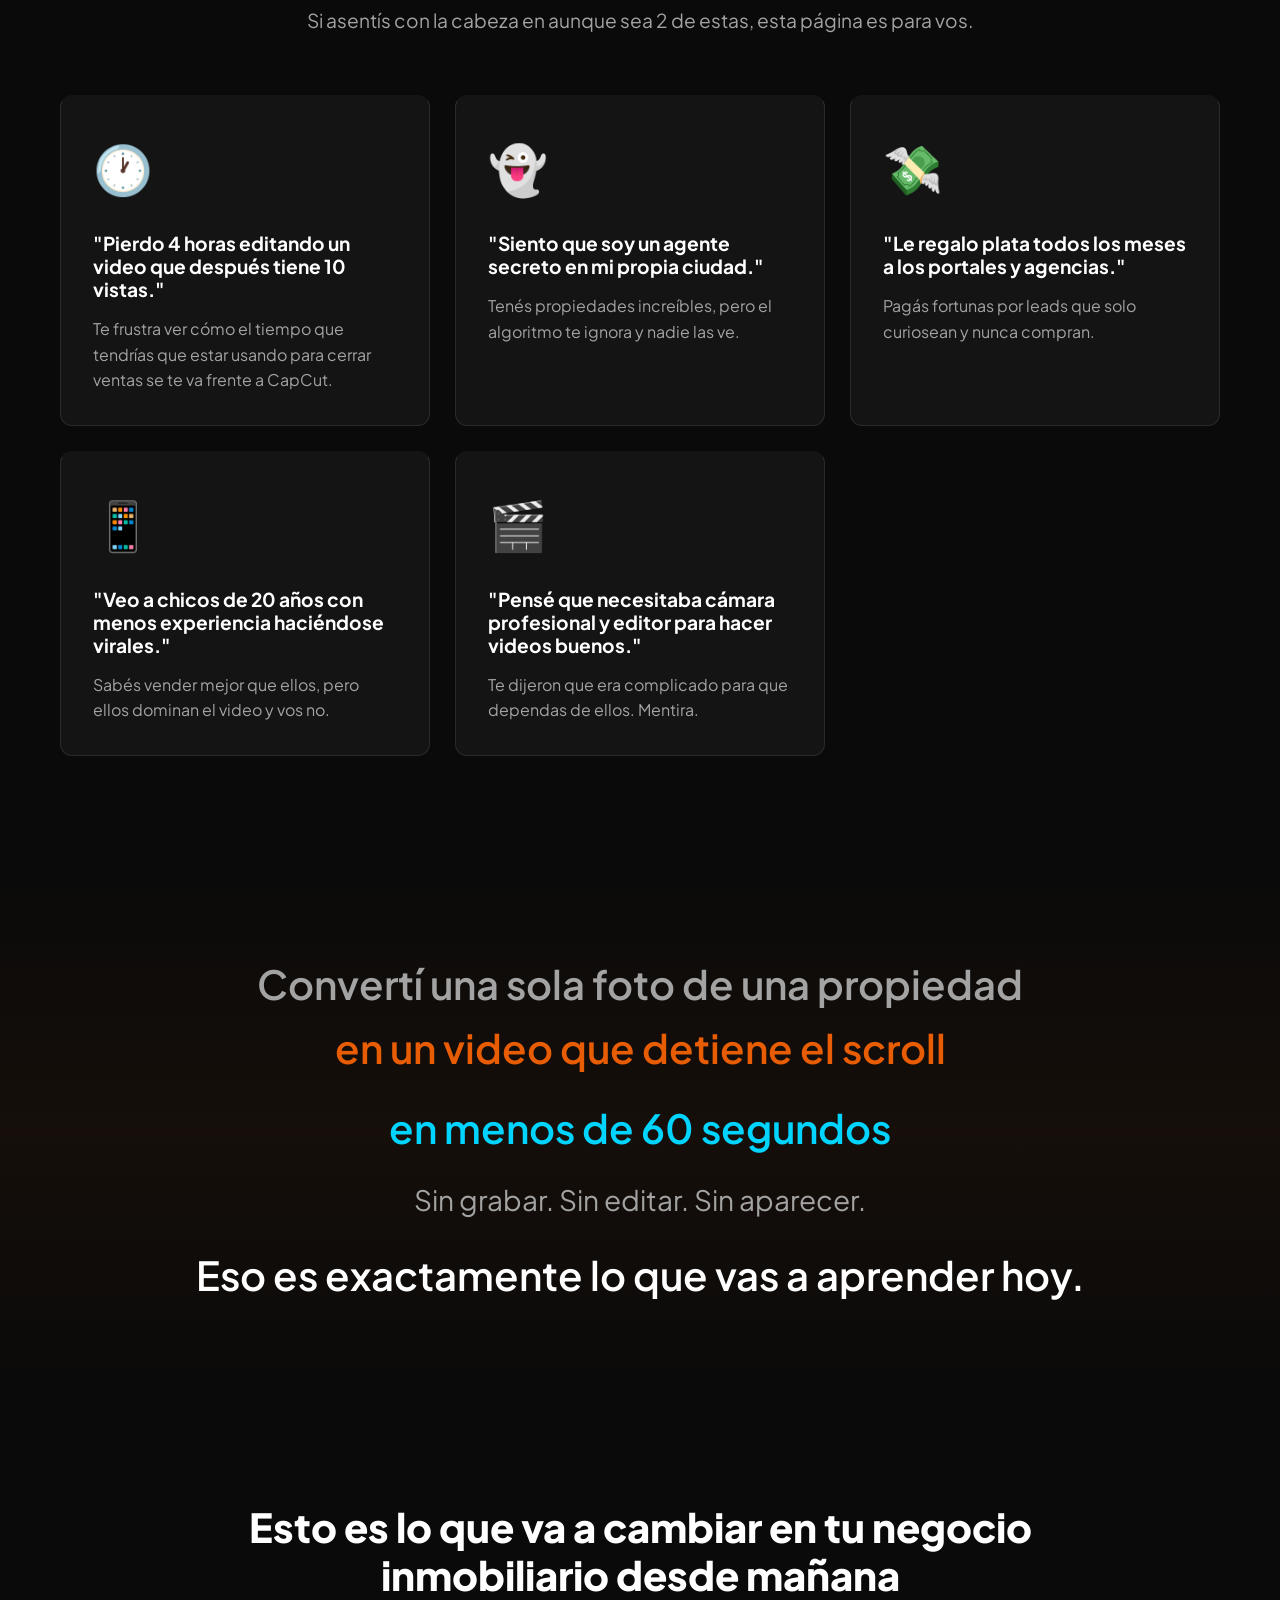
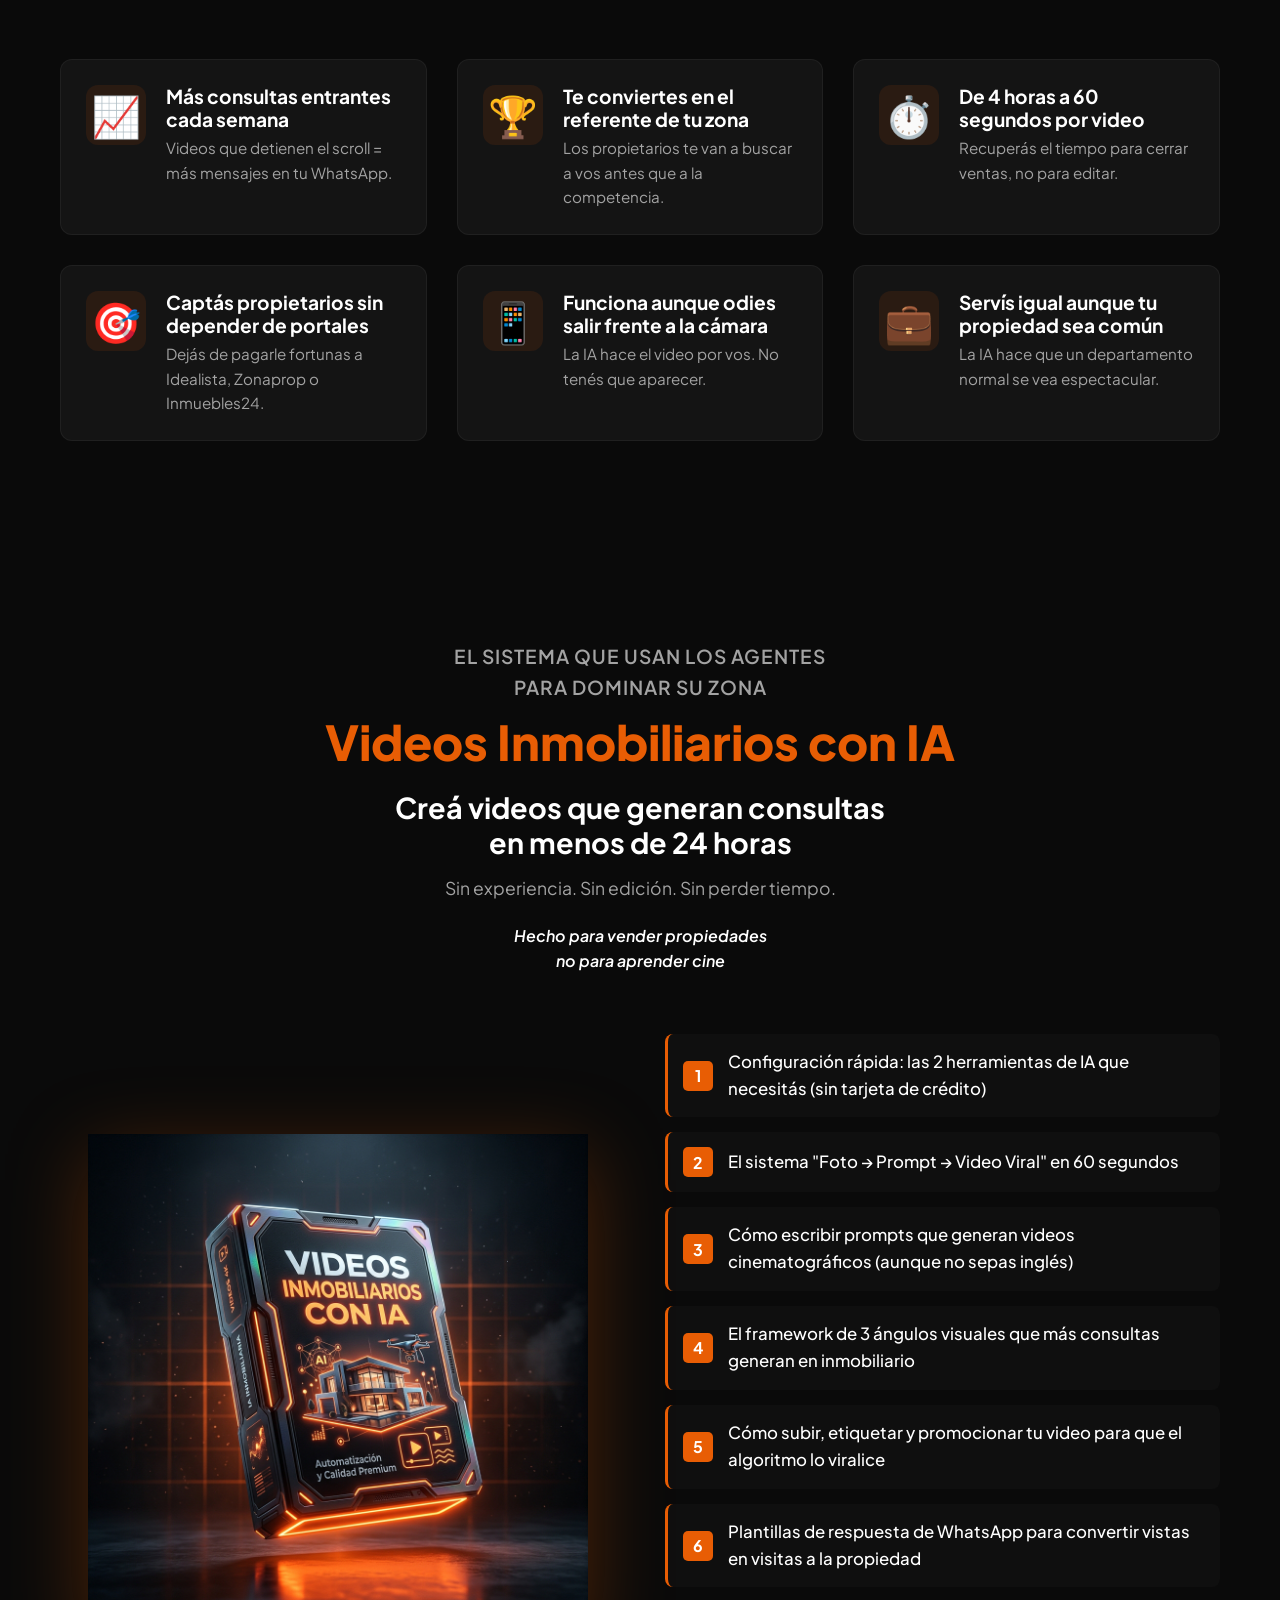
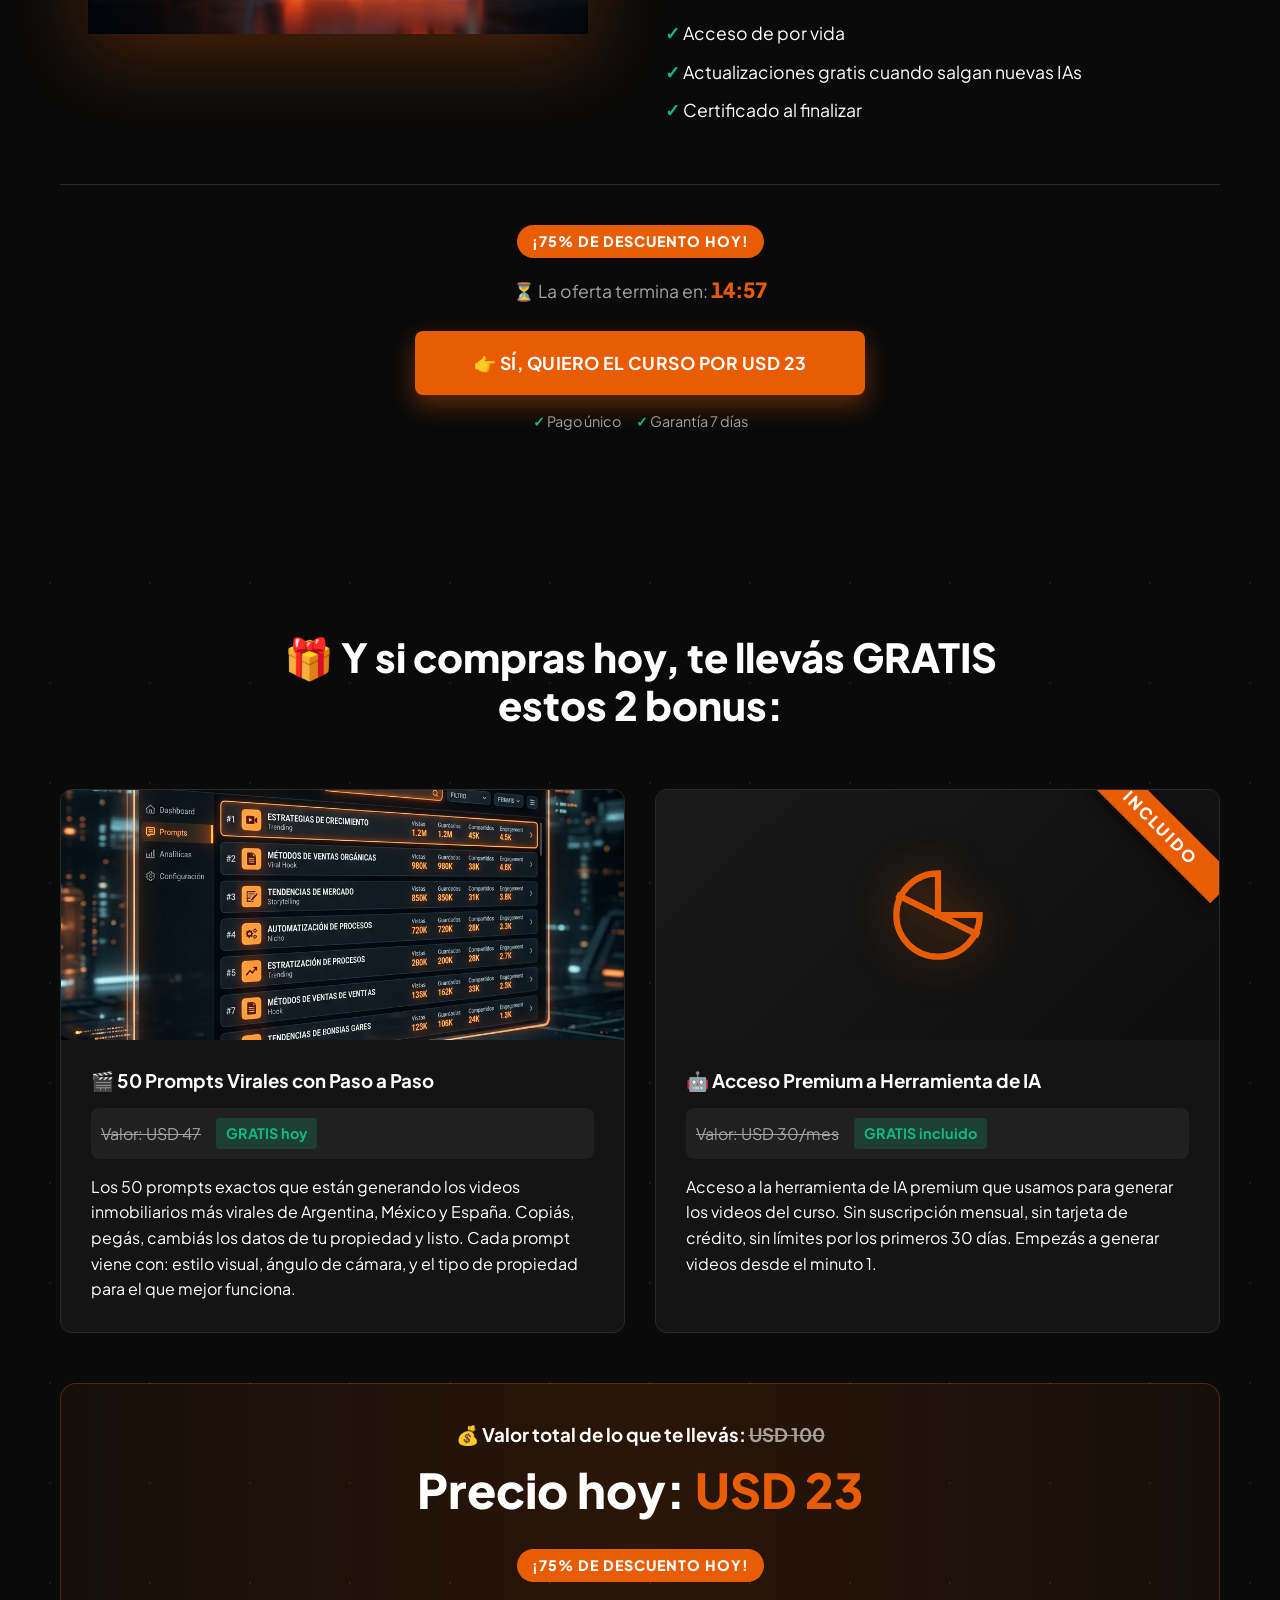
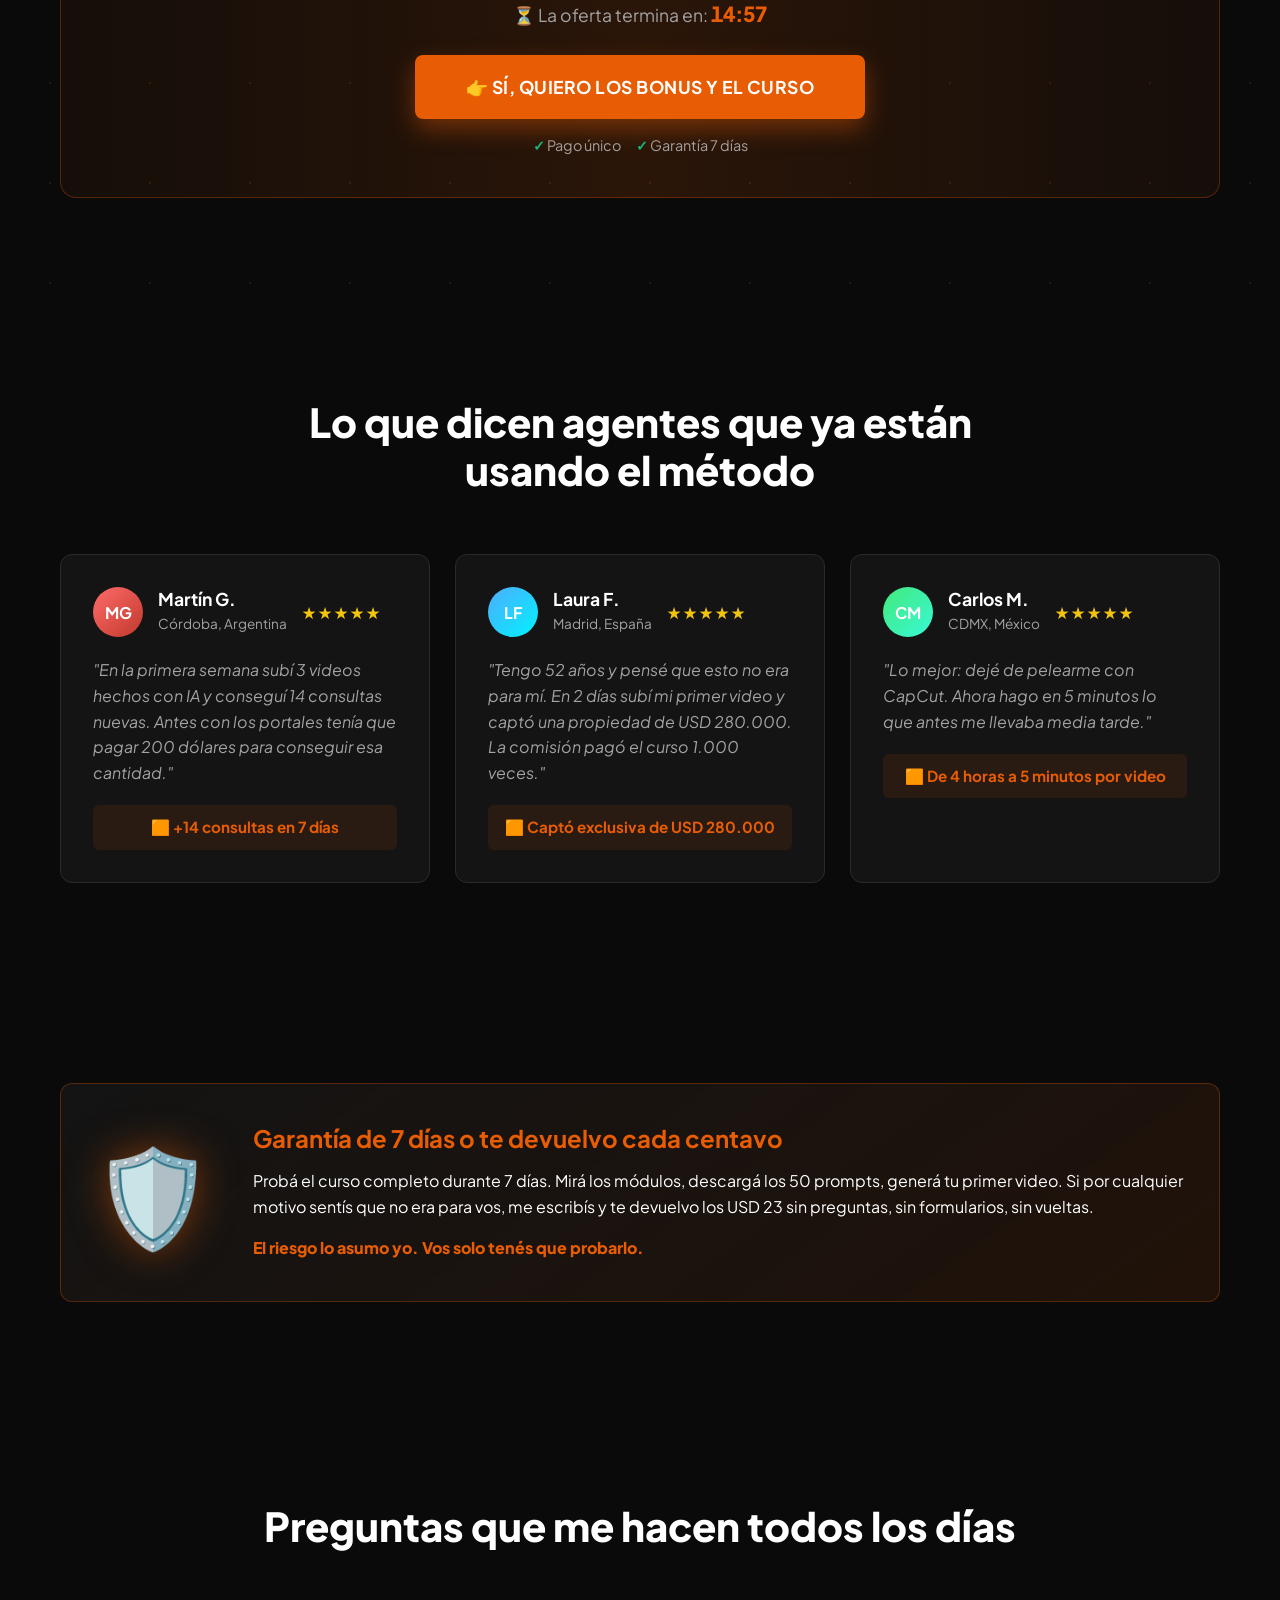
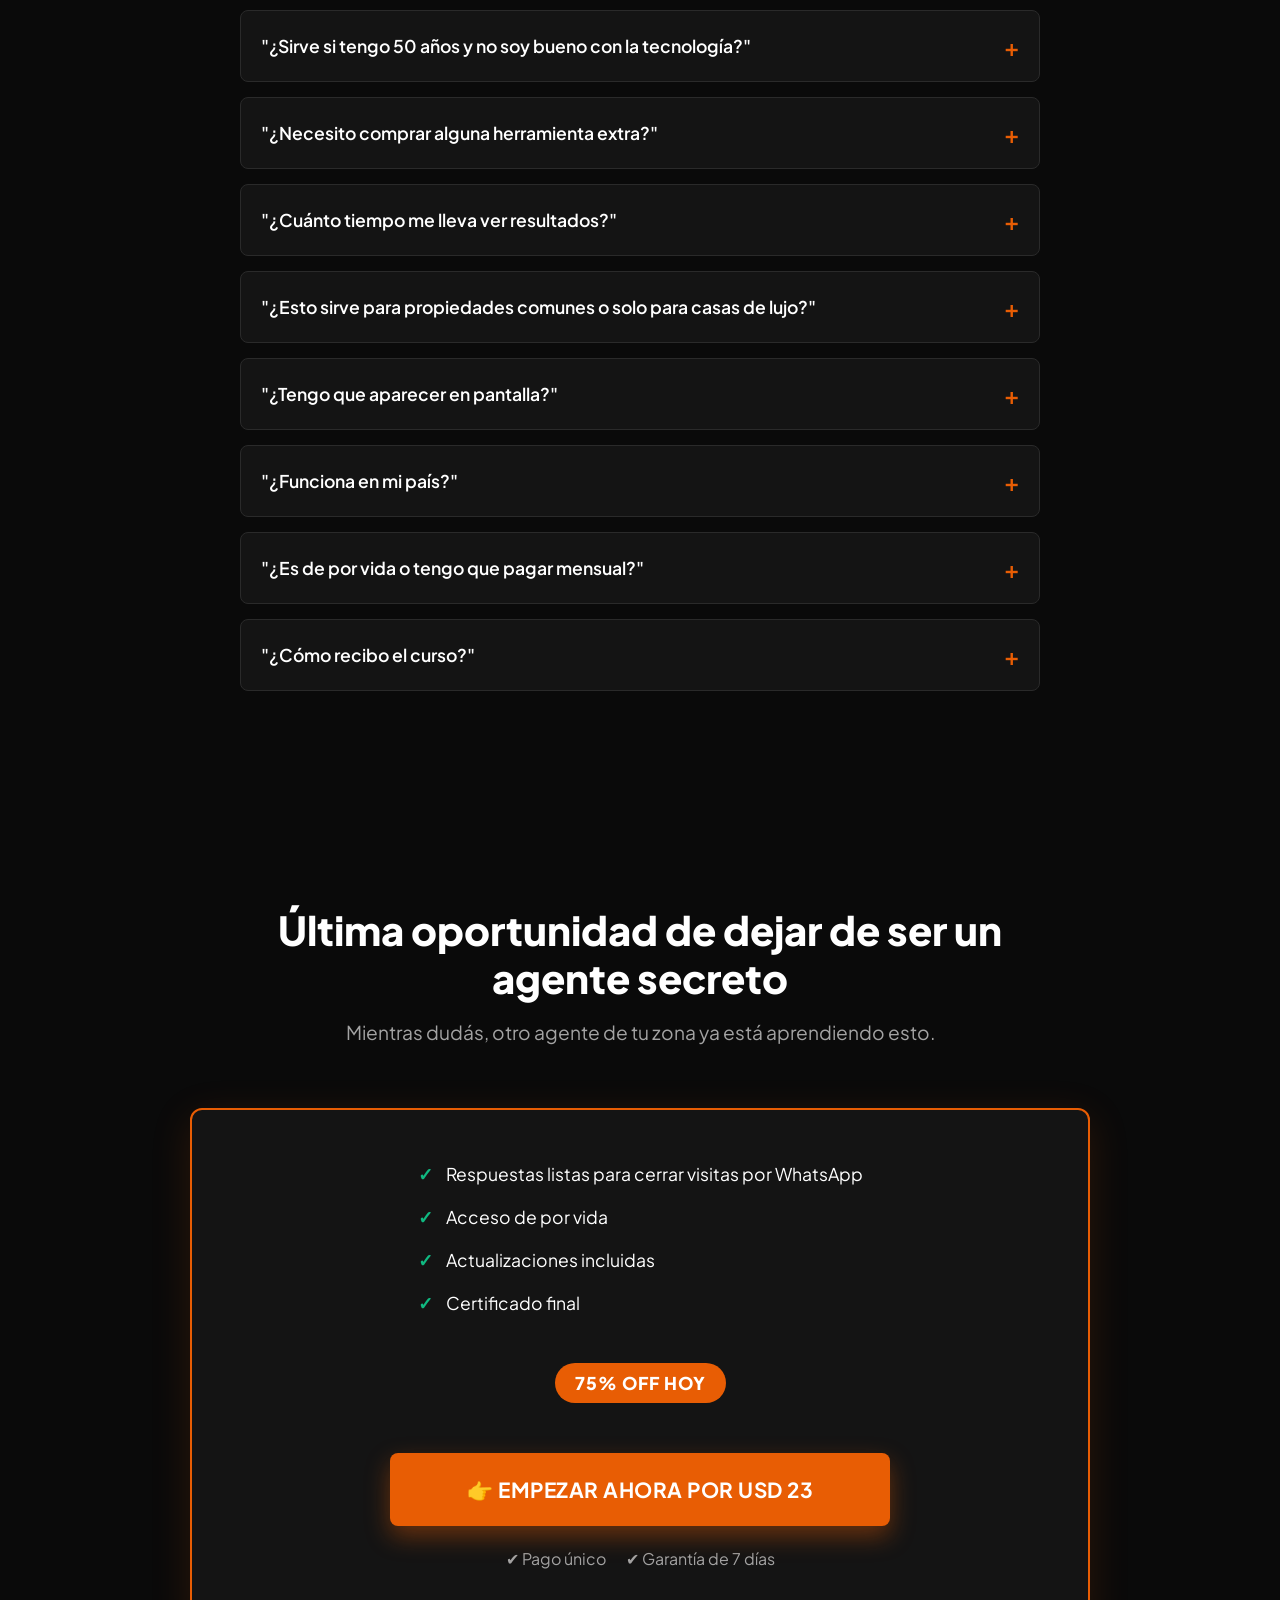
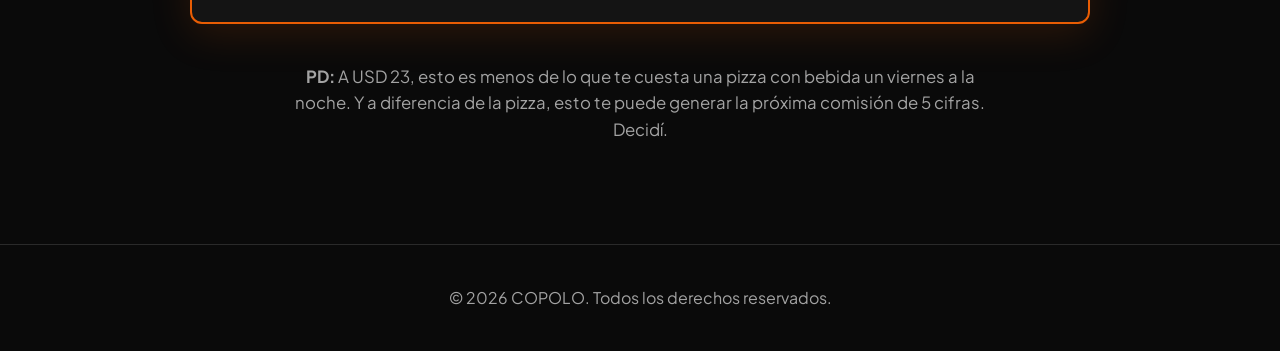
==== commit 38d94902: "Mejora de CRO y jerarquía visual en 4 secciones clave" ====
--- a/index_hostinger.html
+++ b/index_hostinger.html
@@ -36,9 +36,10 @@
                 </div>
                 
                 <h1 class="headline fade-up">
-                    Tu primer video inmobiliario viral<br>
-                    en menos de <span class="text-orange highlight">24 horas</span><br>
-                    usando IA (<span class="text-orange">sin cámara</span>, sin editar, sin aparecer)
+                    <span style="display:block; margin-bottom: 0.2em;">Tu primer video inmobiliario viral</span>
+                    <span class="text-orange" style="display:block; margin-bottom: 0.5em;">en menos de 24 horas</span>
+                    <span style="display:block; margin-bottom: 0.8em; font-weight: 500;">usando IA</span>
+                    <span style="display:block; font-size: 0.5em; color: var(--text-secondary); font-weight: 400; letter-spacing: 1px;">Sin cámara. Sin editar. Sin aparecer.</span>
                 </h1>
                 
                 <p class="subheadline fade-up">
@@ -129,10 +130,15 @@
     <section class="transicion-section section-padding" id="transicion">
         <div class="container">
             <div class="transicion-content fade-up">
-                <h2 class="giant-text">
-                    ¿Y qué pasaría si pudieras...<br><br>
-                    Convertir una sola foto de una propiedad en un video cinematográfico que <span class="text-orange">detenga el scroll</span>, en <span class="text-cyan">60 segundos</span>, sin tocar una cámara, sin editar, sin aparecer en pantalla?<br><br>
-                    <span class="text-white">Eso es exactamente lo que vas a aprender hoy.</span>
+                <h2 class="giant-text" style="font-weight: 600;">
+                    <span style="display:block; margin-bottom: 0.2em;">Convertí una sola foto de una propiedad</span>
+                    <span class="text-orange" style="display:block; margin-bottom: 0.6em;">en un video que detiene el scroll</span>
+                    
+                    <span class="text-cyan" style="display:block; margin-bottom: 0.6em;">en menos de 60 segundos</span>
+                    
+                    <span style="display:block; font-size: 0.7em; color: var(--text-secondary); margin-bottom: 1em; font-weight: 400;">Sin grabar. Sin editar. Sin aparecer.</span>
+                    
+                    <span class="text-white" style="display:block;">Eso es exactamente lo que vas a aprender hoy.</span>
                 </h2>
             </div>
         </div>
@@ -201,8 +207,11 @@
     <section class="producto-section section-padding" id="producto">
         <div class="container">
             <div class="section-header fade-up">
-                <h2>Te presento el método: Videos Inmobiliarios con IA</h2>
-                <p class="subtitle">El curso paso a paso que te lleva de cero a tu primer video viral en menos de 24 horas. Pensado para agentes que quieren vender, no para gente que quiere ser cineasta.</p>
+                <p class="subtitle" style="text-transform: uppercase; letter-spacing: 1px; font-weight: 600; margin-bottom: 10px;">El sistema que usan los agentes<br>para dominar su zona</p>
+                <h2 style="color: var(--accent-orange); font-size: 3rem; margin-bottom: 20px;">Videos Inmobiliarios con IA</h2>
+                <h3 style="font-size: 1.8rem; margin-bottom: 15px;">Creá videos que generan consultas<br>en menos de 24 horas</h3>
+                <p class="subtitle" style="font-size: 1.1rem; color: var(--text-secondary); margin-bottom: 20px;">Sin experiencia. Sin edición. Sin perder tiempo.</p>
+                <p class="text-white" style="font-weight: 600; font-style: italic;">Hecho para vender propiedades<br>no para aprender cine</p>
             </div>
             
             <div class="producto-layout">
@@ -457,31 +466,28 @@
                 <p class="subtitle">Mientras dudás, otro agente de tu zona ya está aprendiendo esto.</p>
             </div>
             
-            <div class="card checkout-card fade-up">
-                <div class="checkout-recap">
-                    <ul>
-                        <li><span class="check">✅</span> Curso completo de Videos Inmobiliarios con IA</li>
-                        <li><span class="check">✅</span> <b>BONUS:</b> 50 prompts virales con paso a paso</li>
-                        <li><span class="check">✅</span> <b>BONUS:</b> Acceso premium a herramienta de IA incluido</li>
-                        <li><span class="check">✅</span> Acceso de por vida + actualizaciones gratis</li>
-                        <li><span class="check">✅</span> Garantía de 7 días sin preguntas</li>
+            <div class="card checkout-card fade-up" style="border: 2px solid var(--accent-orange); background: var(--bg-secondary); box-shadow: 0 10px 40px rgba(232, 93, 4, 0.15);">
+                <div class="checkout-recap" style="text-align: center; margin: 0 auto 30px; max-width: 600px;">
+                    <ul style="list-style: none; padding: 0; margin-bottom: 30px; display: inline-block; text-align: left;">
+                        <li style="margin-bottom: 15px; font-size: 1.1rem;"><span class="check" style="margin-right: 10px;">✓</span> Respuestas listas para cerrar visitas por WhatsApp</li>
+                        <li style="margin-bottom: 15px; font-size: 1.1rem;"><span class="check" style="margin-right: 10px;">✓</span> Acceso de por vida</li>
+                        <li style="margin-bottom: 15px; font-size: 1.1rem;"><span class="check" style="margin-right: 10px;">✓</span> Actualizaciones incluidas</li>
+                        <li style="margin-bottom: 15px; font-size: 1.1rem;"><span class="check" style="margin-right: 10px;">✓</span> Certificado final</li>
                     </ul>
-                    <div class="price-box">
-                        <div class="val-total">Valor total: USD 100</div>
-                        <div class="val-hoy">Hoy: <span class="text-orange">USD 23</span> <span class="small-text">— Pago único</span></div>
+                    <div class="price-box" style="background: transparent; padding: 0;">
+                        <div class="discount-badge" style="display: inline-block; background: var(--accent-orange); color: white; padding: 6px 20px; border-radius: 30px; font-weight: 800; font-size: 1.1rem; margin-bottom: 20px; letter-spacing: 1px;">75% OFF HOY</div>
                     </div>
                 </div>
                 
                 <div class="checkout-action">
-                    <a href="https://shopify.com/checkout/..." class="btn-primary btn-giant cta-pulse">
-                        👉 EMPEZAR HOY POR USD 23
+                    <a href="https://shopify.com/checkout/..." class="btn-primary btn-giant cta-pulse" style="width: 100%; max-width: 500px; display: block; margin: 0 auto; font-size: 1.3rem; padding: 20px;">
+                        👉 Empezar ahora por USD 23
                         <div class="btn-shine"></div>
                     </a>
                     
-                    <div class="trust-signals">
-                        <span>🔒 Pago seguro vía Shopify</span>
-                        <span>💳 Tarjeta o Mercado Pago</span>
-                        <span>⚡ Acceso inmediato</span>
+                    <div class="trust-signals" style="display: flex; gap: 20px; justify-content: center; margin-top: 20px; font-size: 1rem; color: var(--text-secondary);">
+                        <span>✔ Pago único</span>
+                        <span>✔ Garantía de 7 días</span>
                     </div>
                 </div>
             </div>
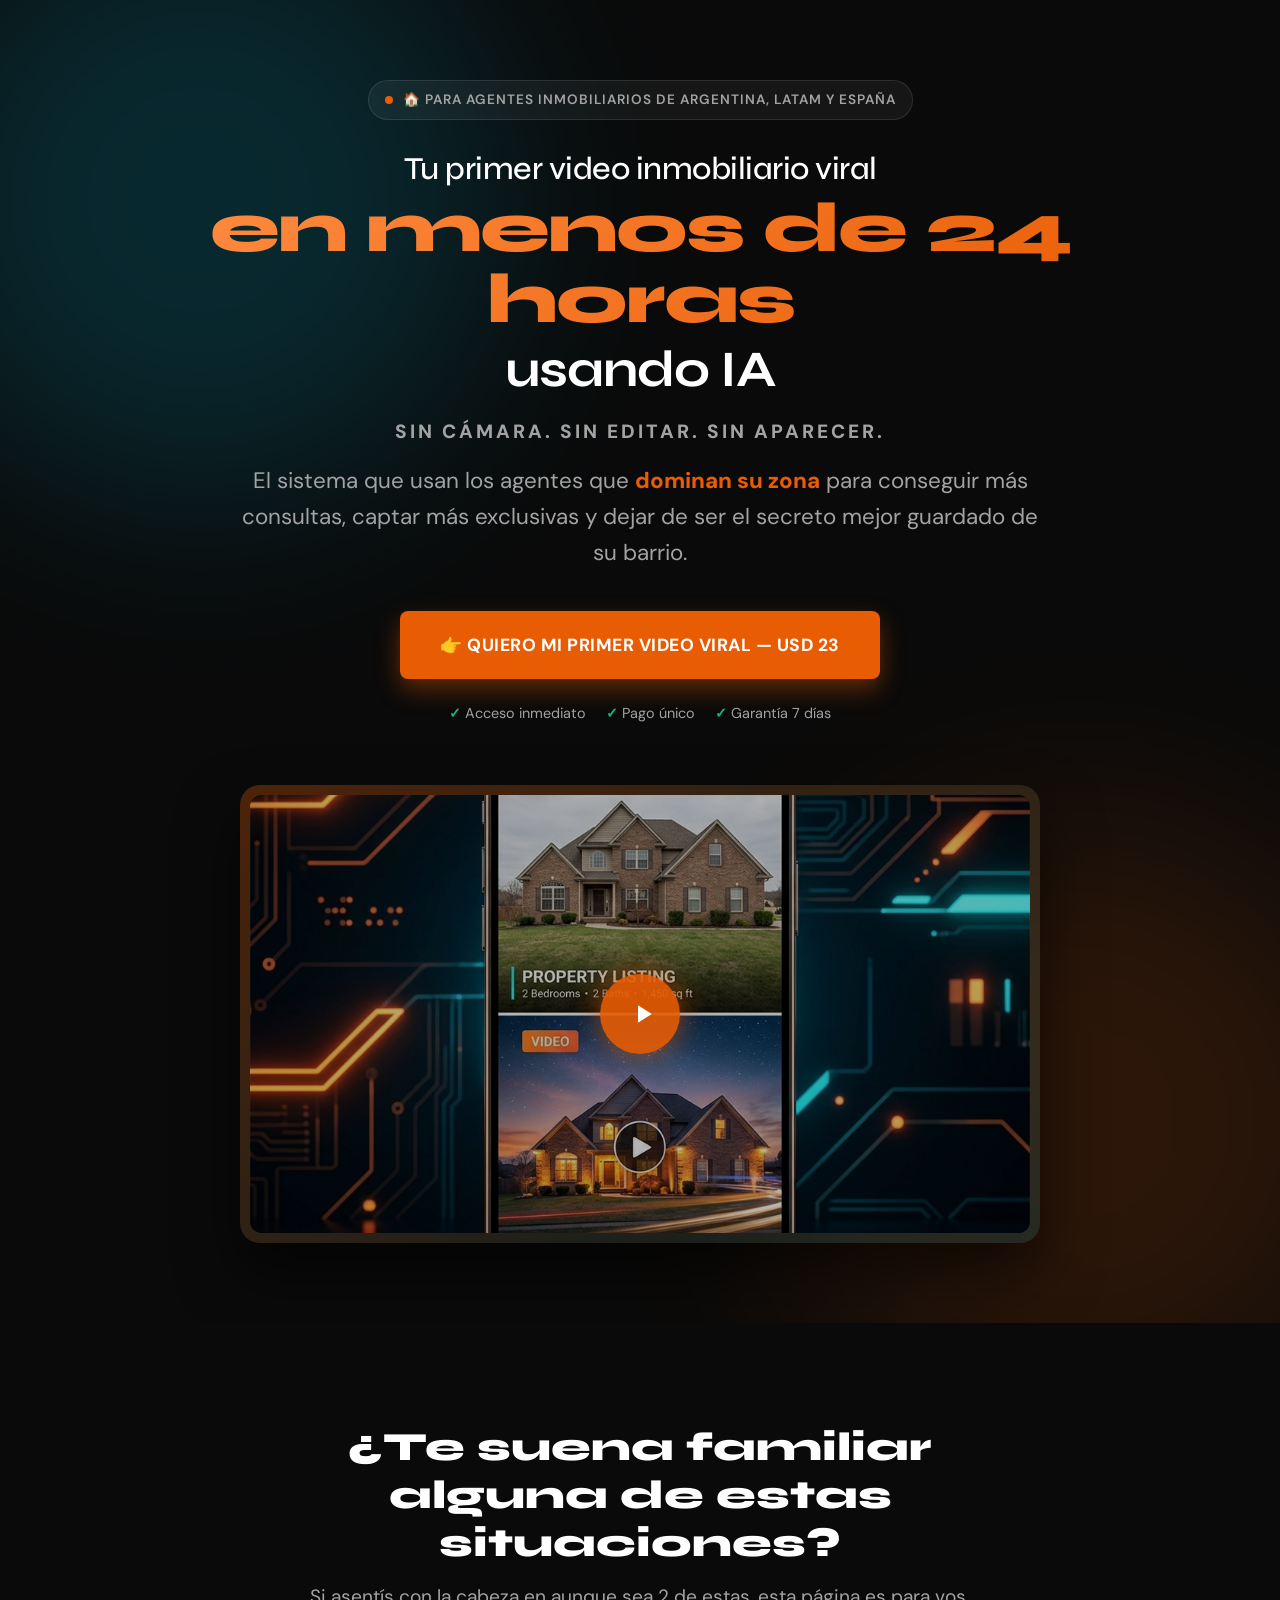
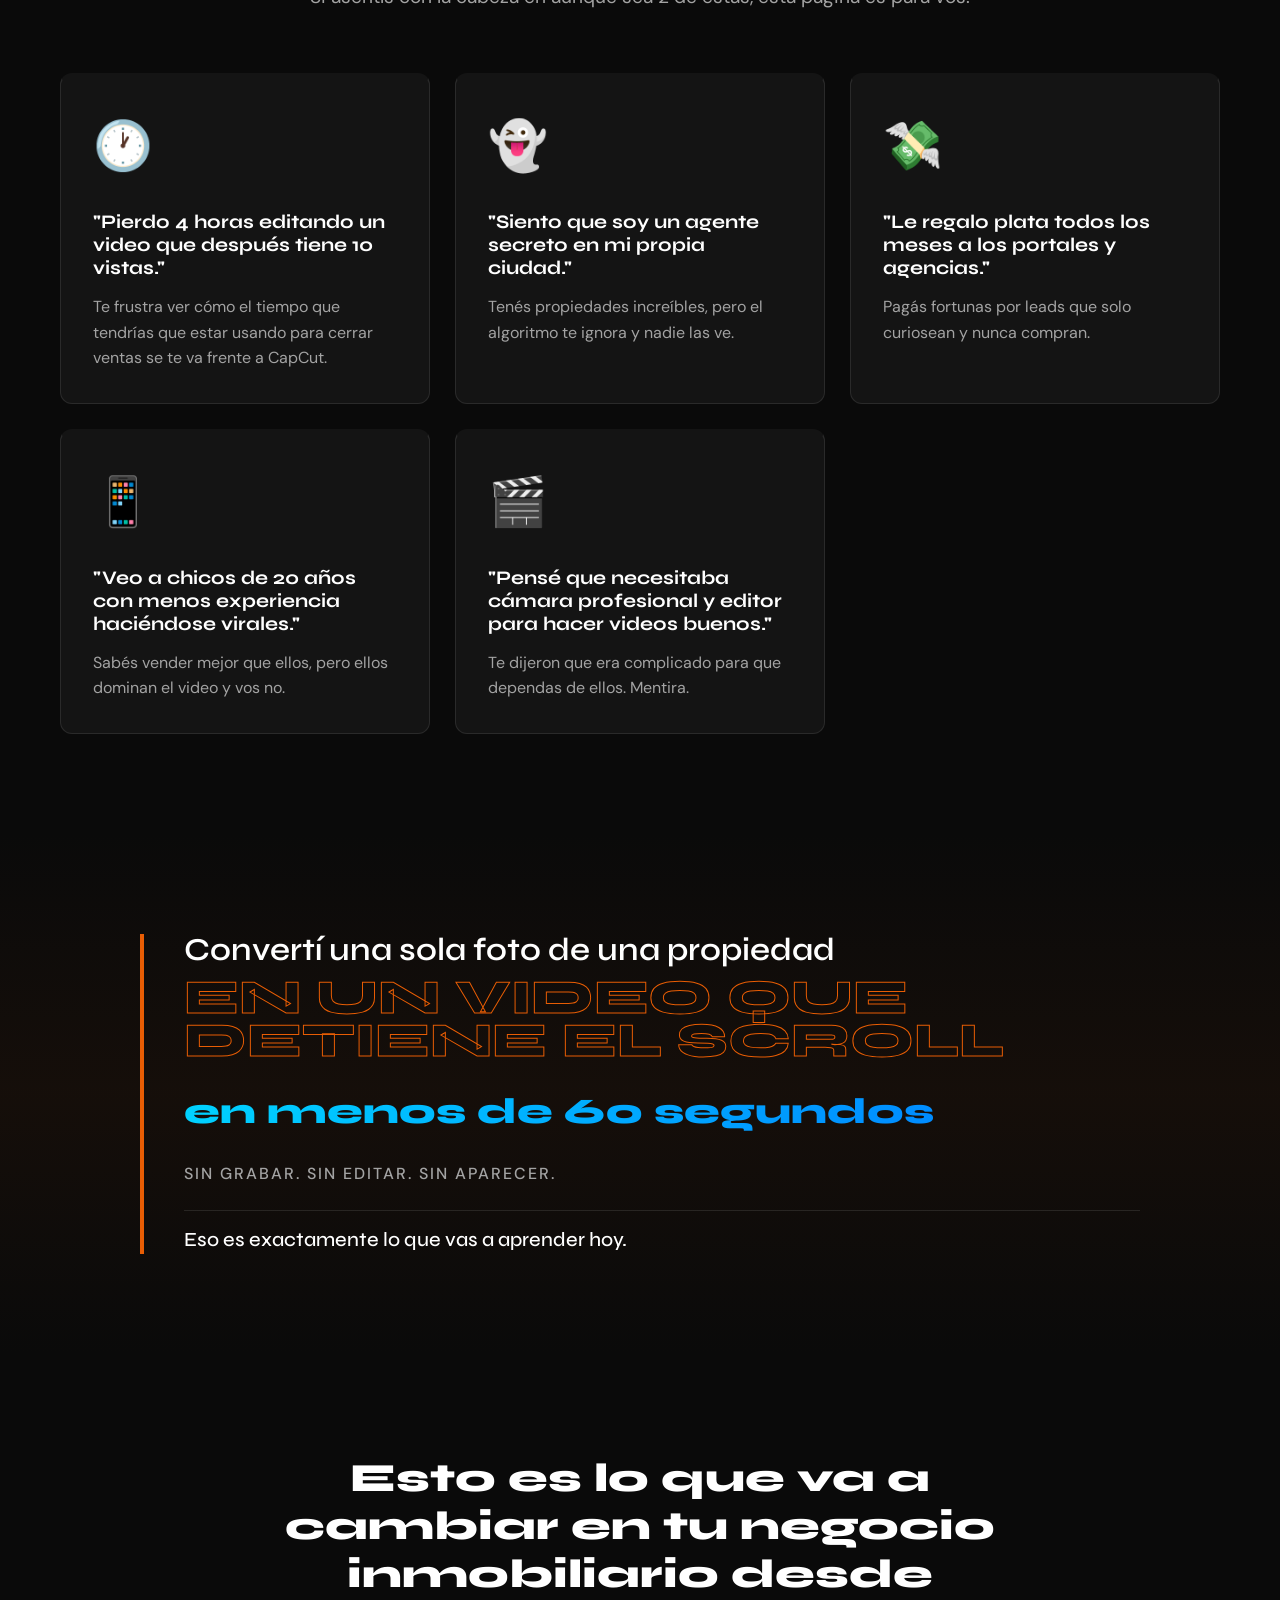
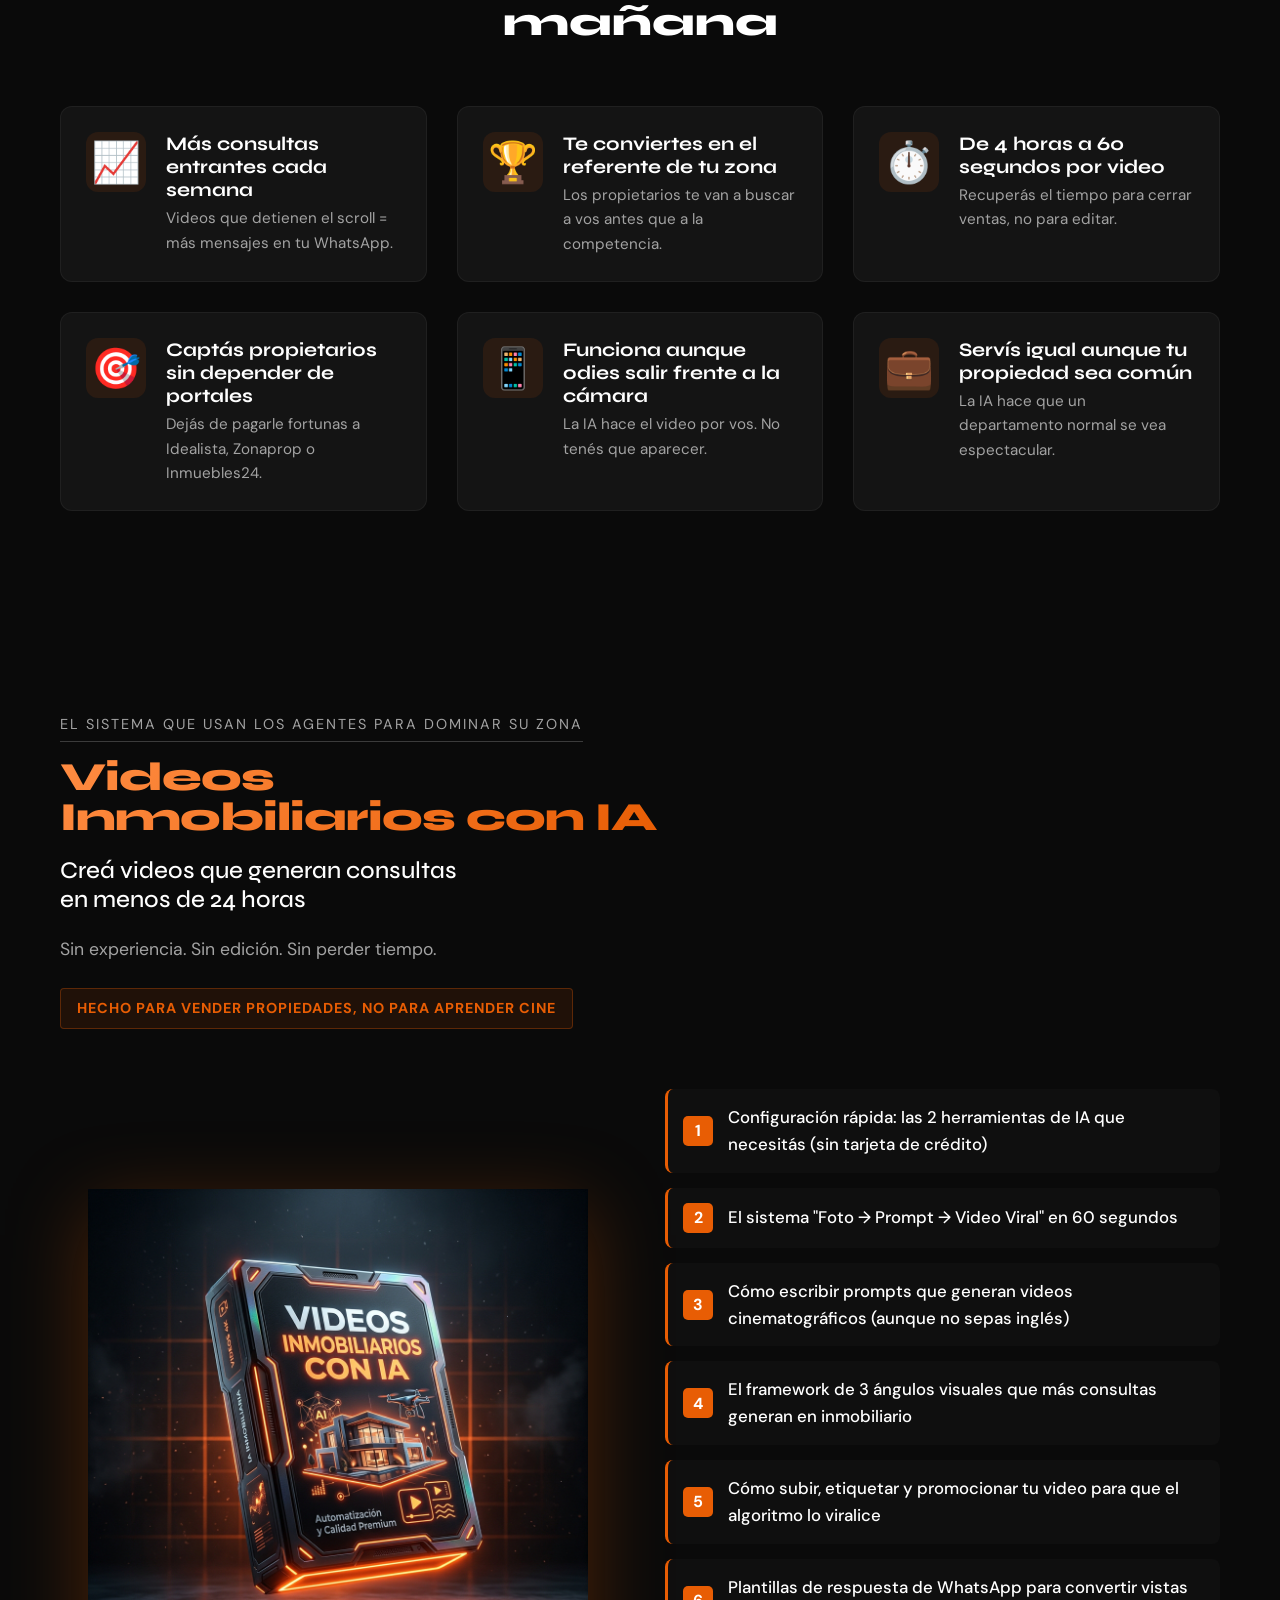
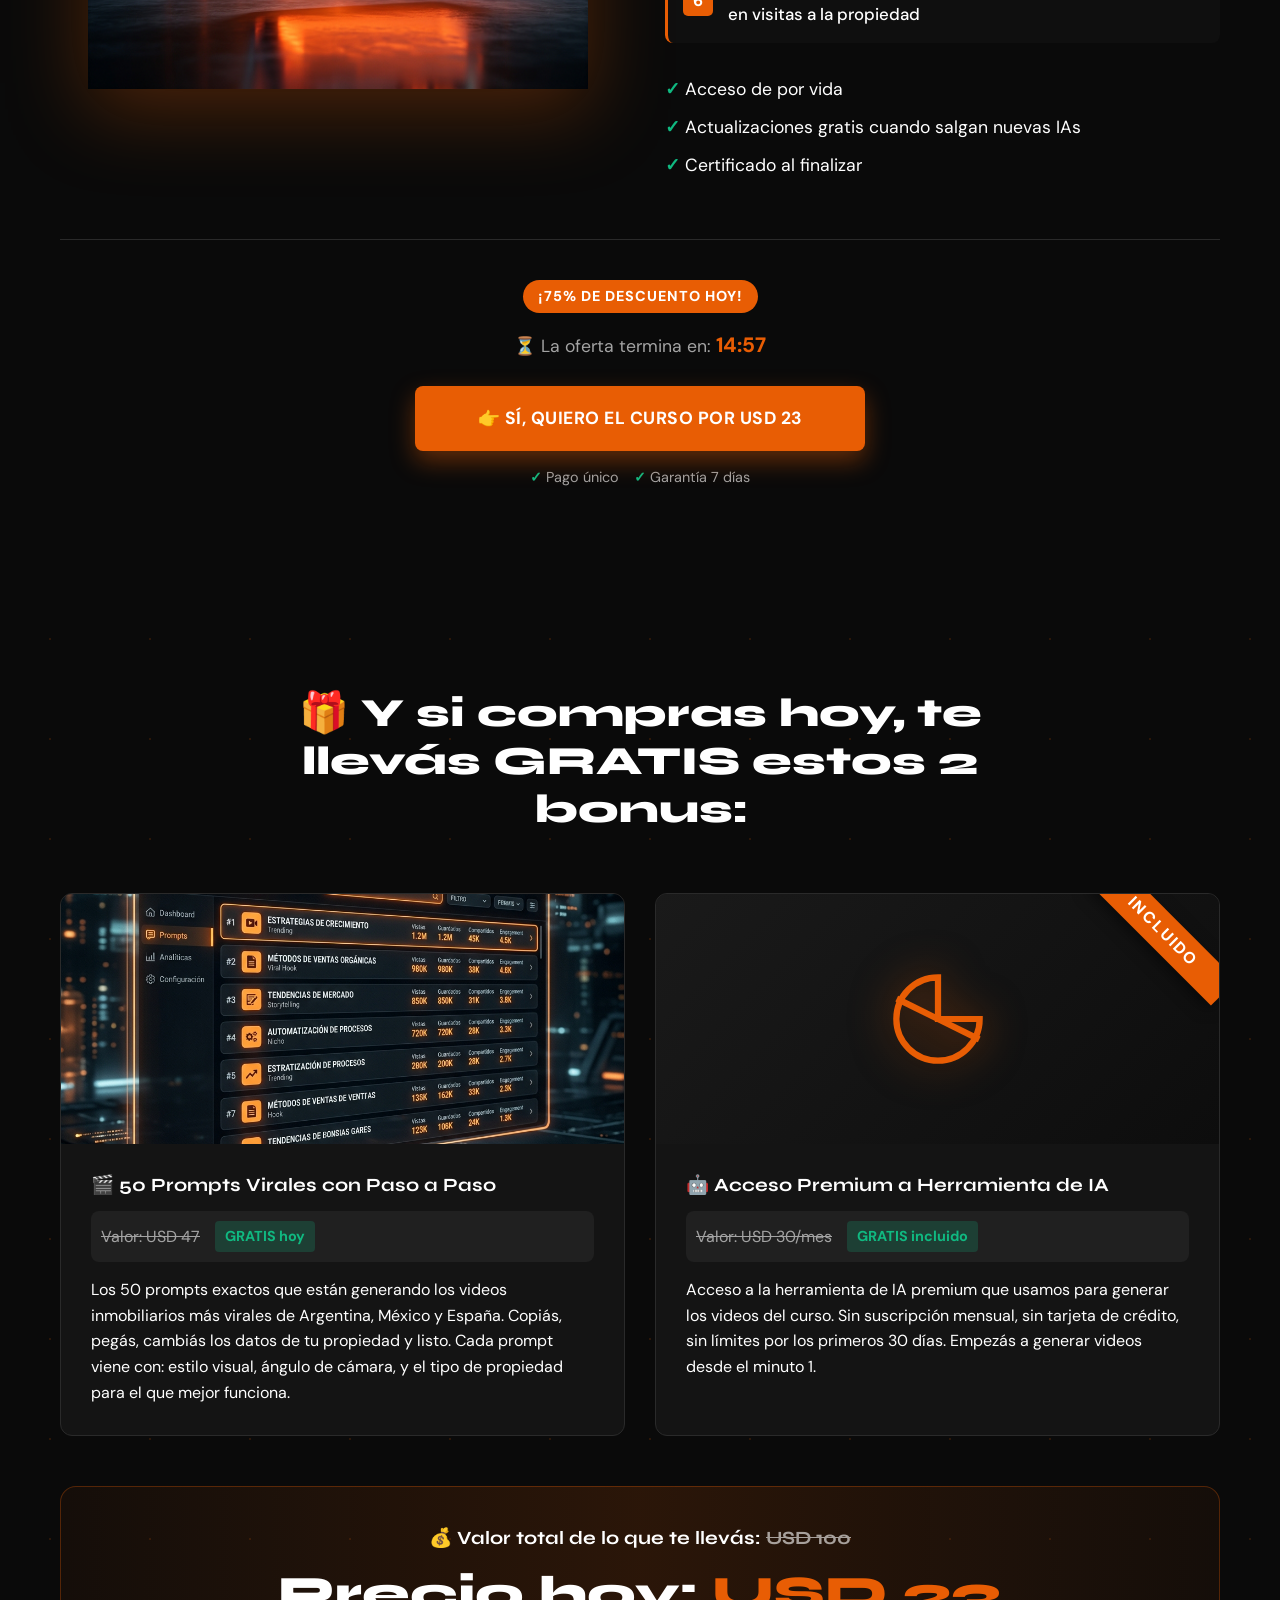
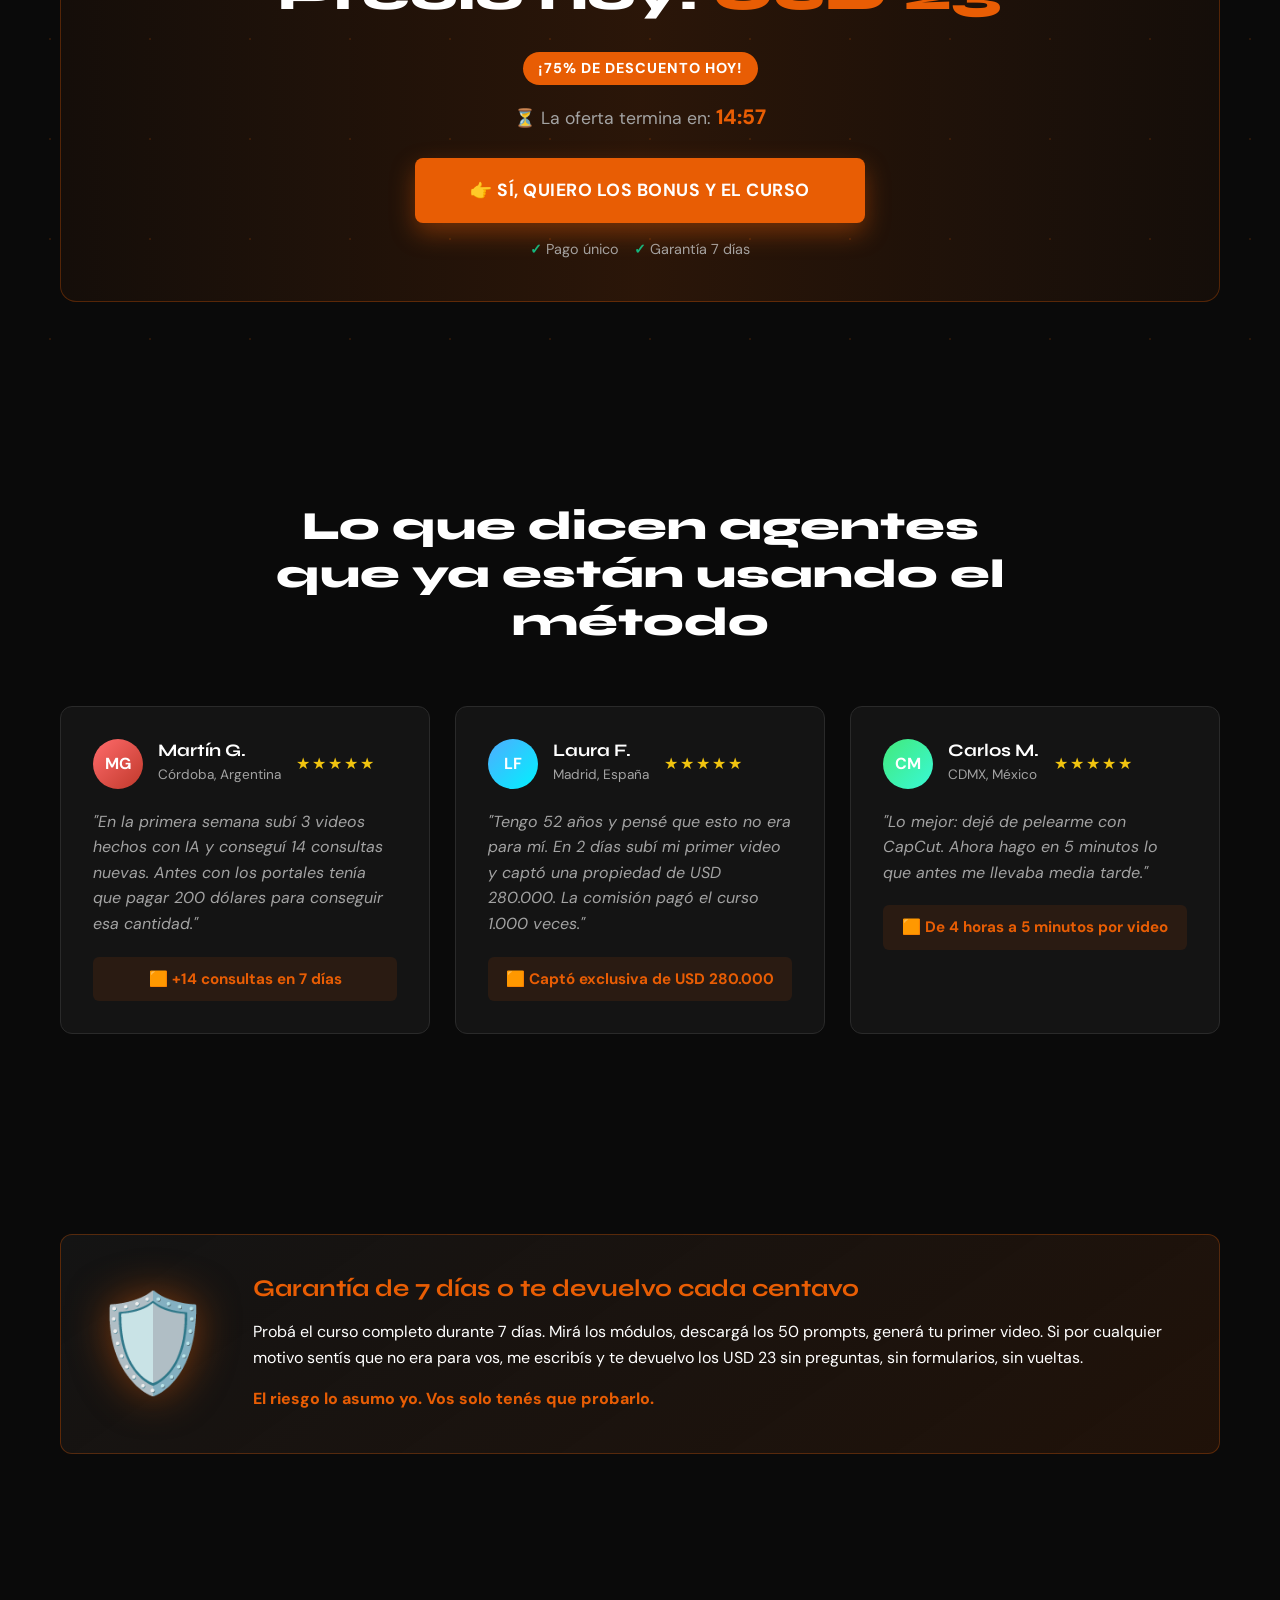
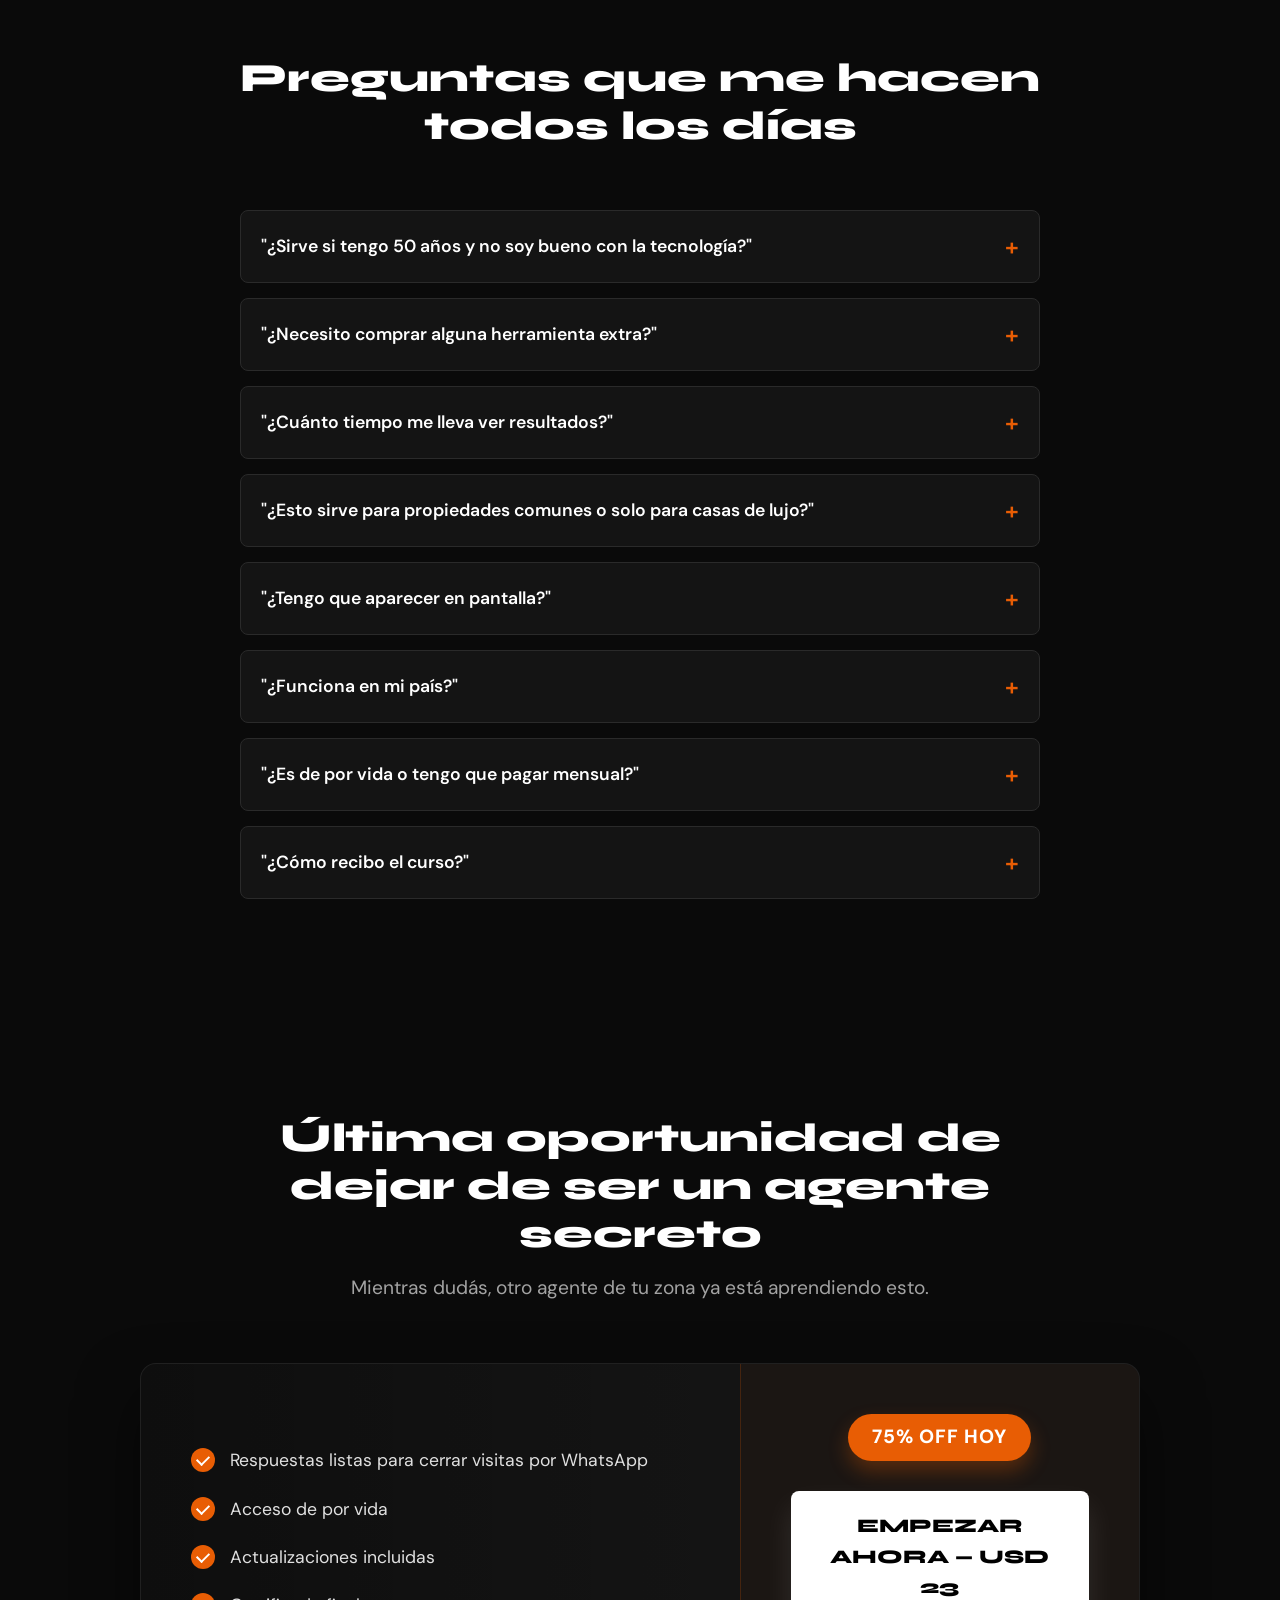
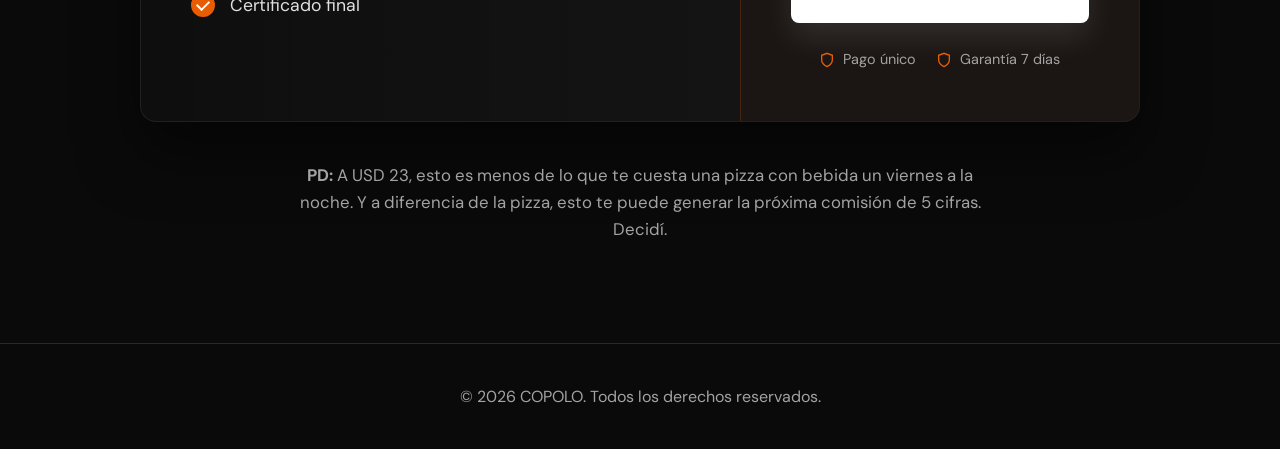
==== commit 777f973a: "Upgrade UI: Premium Typography & Layouts" ====
--- a/index_hostinger.html
+++ b/index_hostinger.html
@@ -7,7 +7,7 @@
     <meta name="description" content="El sistema que usan los agentes que dominan su zona para conseguir más consultas y captar más exclusivas en 24 horas.">
     <link rel="preconnect" href="https://fonts.googleapis.com">
     <link rel="preconnect" href="https://fonts.gstatic.com" crossorigin>
-    <link href="https://fonts.googleapis.com/css2?family=Plus+Jakarta+Sans:wght@300;400;500;600;700;800&display=swap" rel="stylesheet">
+    <link href="https://fonts.googleapis.com/css2?family=DM+Sans:opsz,wght@9..40,400;9..40,500;9..40,700&family=Syne:wght@500;600;700;800&display=swap" rel="stylesheet">
     <link rel="stylesheet" href="styles.css">
 </head>
 <body>
@@ -36,10 +36,10 @@
                 </div>
                 
                 <h1 class="headline fade-up">
-                    <span style="display:block; margin-bottom: 0.2em;">Tu primer video inmobiliario viral</span>
-                    <span class="text-orange" style="display:block; margin-bottom: 0.5em;">en menos de 24 horas</span>
-                    <span style="display:block; margin-bottom: 0.8em; font-weight: 500;">usando IA</span>
-                    <span style="display:block; font-size: 0.5em; color: var(--text-secondary); font-weight: 400; letter-spacing: 1px;">Sin cámara. Sin editar. Sin aparecer.</span>
+                    <span class="hl-line-1">Tu primer video inmobiliario viral</span>
+                    <span class="hl-line-2 text-gradient-orange">en menos de 24 horas</span>
+                    <span class="hl-line-3">usando IA</span>
+                    <span class="hl-line-4">Sin cámara. Sin editar. Sin aparecer.</span>
                 </h1>
                 
                 <p class="subheadline fade-up">
@@ -130,15 +130,12 @@
     <section class="transicion-section section-padding" id="transicion">
         <div class="container">
             <div class="transicion-content fade-up">
-                <h2 class="giant-text" style="font-weight: 600;">
-                    <span style="display:block; margin-bottom: 0.2em;">Convertí una sola foto de una propiedad</span>
-                    <span class="text-orange" style="display:block; margin-bottom: 0.6em;">en un video que detiene el scroll</span>
-                    
-                    <span class="text-cyan" style="display:block; margin-bottom: 0.6em;">en menos de 60 segundos</span>
-                    
-                    <span style="display:block; font-size: 0.7em; color: var(--text-secondary); margin-bottom: 1em; font-weight: 400;">Sin grabar. Sin editar. Sin aparecer.</span>
-                    
-                    <span class="text-white" style="display:block;">Eso es exactamente lo que vas a aprender hoy.</span>
+                <h2 class="giant-text fade-up">
+                    <span class="gt-1">Convertí una sola foto de una propiedad</span>
+                    <span class="gt-2 text-outline-orange">en un video que detiene el scroll</span>
+                    <span class="gt-3 text-gradient-cyan">en menos de 60 segundos</span>
+                    <span class="gt-4">Sin grabar. Sin editar. Sin aparecer.</span>
+                    <span class="gt-5">Eso es exactamente lo que vas a aprender hoy.</span>
                 </h2>
             </div>
         </div>
@@ -206,12 +203,12 @@
     <!-- SECCIÓN 5 — PRESENTACIÓN -->
     <section class="producto-section section-padding" id="producto">
         <div class="container">
-            <div class="section-header fade-up">
-                <p class="subtitle" style="text-transform: uppercase; letter-spacing: 1px; font-weight: 600; margin-bottom: 10px;">El sistema que usan los agentes<br>para dominar su zona</p>
-                <h2 style="color: var(--accent-orange); font-size: 3rem; margin-bottom: 20px;">Videos Inmobiliarios con IA</h2>
-                <h3 style="font-size: 1.8rem; margin-bottom: 15px;">Creá videos que generan consultas<br>en menos de 24 horas</h3>
-                <p class="subtitle" style="font-size: 1.1rem; color: var(--text-secondary); margin-bottom: 20px;">Sin experiencia. Sin edición. Sin perder tiempo.</p>
-                <p class="text-white" style="font-weight: 600; font-style: italic;">Hecho para vender propiedades<br>no para aprender cine</p>
+            <div class="section-header fade-up align-left">
+                <p class="eyebrow">El sistema que usan los agentes para dominar su zona</p>
+                <h2 class="product-title text-gradient-orange">Videos Inmobiliarios con IA</h2>
+                <h3 class="product-subtitle">Creá videos que generan consultas<br>en menos de 24 horas</h3>
+                <p class="product-desc">Sin experiencia. Sin edición. Sin perder tiempo.</p>
+                <div class="product-tag">Hecho para vender propiedades, no para aprender cine</div>
             </div>
             
             <div class="producto-layout">
@@ -466,28 +463,25 @@
                 <p class="subtitle">Mientras dudás, otro agente de tu zona ya está aprendiendo esto.</p>
             </div>
             
-            <div class="card checkout-card fade-up" style="border: 2px solid var(--accent-orange); background: var(--bg-secondary); box-shadow: 0 10px 40px rgba(232, 93, 4, 0.15);">
-                <div class="checkout-recap" style="text-align: center; margin: 0 auto 30px; max-width: 600px;">
-                    <ul style="list-style: none; padding: 0; margin-bottom: 30px; display: inline-block; text-align: left;">
-                        <li style="margin-bottom: 15px; font-size: 1.1rem;"><span class="check" style="margin-right: 10px;">✓</span> Respuestas listas para cerrar visitas por WhatsApp</li>
-                        <li style="margin-bottom: 15px; font-size: 1.1rem;"><span class="check" style="margin-right: 10px;">✓</span> Acceso de por vida</li>
-                        <li style="margin-bottom: 15px; font-size: 1.1rem;"><span class="check" style="margin-right: 10px;">✓</span> Actualizaciones incluidas</li>
-                        <li style="margin-bottom: 15px; font-size: 1.1rem;"><span class="check" style="margin-right: 10px;">✓</span> Certificado final</li>
+            <div class="checkout-grid fade-up">
+                <div class="checkout-benefits">
+                    <ul class="premium-list">
+                        <li><span class="icon-check"></span> Respuestas listas para cerrar visitas por WhatsApp</li>
+                        <li><span class="icon-check"></span> Acceso de por vida</li>
+                        <li><span class="icon-check"></span> Actualizaciones incluidas</li>
+                        <li><span class="icon-check"></span> Certificado final</li>
                     </ul>
-                    <div class="price-box" style="background: transparent; padding: 0;">
-                        <div class="discount-badge" style="display: inline-block; background: var(--accent-orange); color: white; padding: 6px 20px; border-radius: 30px; font-weight: 800; font-size: 1.1rem; margin-bottom: 20px; letter-spacing: 1px;">75% OFF HOY</div>
-                    </div>
-                </div>
-                
-                <div class="checkout-action">
-                    <a href="https://shopify.com/checkout/..." class="btn-primary btn-giant cta-pulse" style="width: 100%; max-width: 500px; display: block; margin: 0 auto; font-size: 1.3rem; padding: 20px;">
-                        👉 Empezar ahora por USD 23
-                        <div class="btn-shine"></div>
+                </div>
+                
+                <div class="checkout-action-box">
+                    <div class="discount-badge-premium">75% OFF HOY</div>
+                    <a href="#checkout" class="btn-premium cta-pulse">
+                        <span class="btn-text">EMPEZAR AHORA — USD 23</span>
+                        <div class="btn-glare"></div>
                     </a>
-                    
-                    <div class="trust-signals" style="display: flex; gap: 20px; justify-content: center; margin-top: 20px; font-size: 1rem; color: var(--text-secondary);">
-                        <span>✔ Pago único</span>
-                        <span>✔ Garantía de 7 días</span>
+                    <div class="trust-signals-premium">
+                        <div class="t-signal"><svg width="16" height="16" viewBox="0 0 24 24" fill="none" stroke="currentColor" stroke-width="2"><path d="M12 22s8-4 8-10V5l-8-3-8 3v7c0 6 8 10 8 10z"/></svg> Pago único</div>
+                        <div class="t-signal"><svg width="16" height="16" viewBox="0 0 24 24" fill="none" stroke="currentColor" stroke-width="2"><path d="M12 22s8-4 8-10V5l-8-3-8 3v7c0 6 8 10 8 10z"/></svg> Garantía 7 días</div>
                     </div>
                 </div>
             </div>
--- a/styles.css
+++ b/styles.css
@@ -8,7 +8,8 @@
     --text-primary: #ffffff;
     --text-secondary: #a3a3a3;
     --success-green: #10b981;
-    --font-main: 'Plus Jakarta Sans', sans-serif;
+    --font-main: 'DM Sans', sans-serif;
+    --font-display: 'Syne', sans-serif;
 }
 
 * {
@@ -902,3 +903,190 @@
         padding: 60px 0;
     }
 }
+
+/* --- PREMIUM TYPOGRAPHY & LAYOUT --- */
+h1, h2, h3, h4, .headline, .giant-text, .product-title {
+    font-family: var(--font-display);
+}
+
+.text-gradient-orange {
+    background: linear-gradient(135deg, #ff8c42, var(--accent-orange));
+    -webkit-background-clip: text;
+    -webkit-text-fill-color: transparent;
+    display: inline-block;
+}
+
+.text-gradient-cyan {
+    background: linear-gradient(135deg, #00D4FF, #0077ff);
+    -webkit-background-clip: text;
+    -webkit-text-fill-color: transparent;
+    display: inline-block;
+}
+
+.text-outline-orange {
+    color: transparent;
+    -webkit-text-stroke: 1px var(--accent-orange);
+}
+
+/* HERO TITLE */
+.headline {
+    display: flex;
+    flex-direction: column;
+    align-items: center;
+    gap: 5px;
+}
+.hl-line-1 { font-size: 0.5em; font-weight: 500; letter-spacing: -0.5px; }
+.hl-line-2 { font-size: 1.1em; font-weight: 800; line-height: 1; letter-spacing: -2px; }
+.hl-line-3 { font-size: 0.8em; font-weight: 700; color: white; }
+.hl-line-4 { font-size: 0.3em; font-family: var(--font-main); color: var(--text-secondary); text-transform: uppercase; letter-spacing: 3px; margin-top: 15px; }
+
+/* TRANSICIÓN GIANT TEXT */
+.giant-text {
+    display: flex;
+    flex-direction: column;
+    gap: 10px;
+    text-align: left;
+    max-width: 1000px;
+    margin: 0 auto;
+    border-left: 4px solid var(--accent-orange);
+    padding-left: 40px;
+}
+.gt-1 { font-size: 0.8em; font-weight: 600; color: white; line-height: 1; }
+.gt-2 { font-size: 1.2em; font-weight: 800; line-height: 0.9; text-transform: uppercase; margin-bottom: 15px; }
+.gt-3 { font-size: 0.9em; font-weight: 800; }
+.gt-4 { font-size: 0.4em; font-family: var(--font-main); color: var(--text-secondary); letter-spacing: 2px; text-transform: uppercase; margin: 15px 0; }
+.gt-5 { font-size: 0.5em; color: white; border-top: 1px solid rgba(255,255,255,0.1); padding-top: 15px; }
+
+/* PRODUCT PRESENTATION */
+.align-left { text-align: left; max-width: 600px; margin-left: 0; }
+.eyebrow { font-size: 0.9rem; text-transform: uppercase; letter-spacing: 2px; color: var(--text-secondary); margin-bottom: 15px; display: inline-block; border-bottom: 1px solid rgba(255,255,255,0.2); padding-bottom: 5px; font-family: var(--font-main);}
+.product-title { font-size: 3.5rem; font-weight: 800; line-height: 1; margin-bottom: 20px; letter-spacing: -1px; }
+.product-subtitle { font-size: 1.5rem; color: white; margin-bottom: 20px; font-weight: 500;}
+.product-desc { font-size: 1.1rem; color: var(--text-secondary); margin-bottom: 25px; font-family: var(--font-main); }
+.product-tag { background: rgba(232, 93, 4, 0.1); border: 1px solid rgba(232, 93, 4, 0.3); color: var(--accent-orange); display: inline-block; padding: 8px 16px; border-radius: 4px; font-weight: 700; font-size: 0.9rem; text-transform: uppercase; letter-spacing: 1px; font-family: var(--font-main); }
+
+/* PREMIUM CHECKOUT BOX */
+.checkout-grid {
+    display: grid;
+    grid-template-columns: 1.2fr 0.8fr;
+    background: var(--bg-secondary);
+    border: 1px solid rgba(255,255,255,0.05);
+    border-radius: 16px;
+    overflow: hidden;
+    box-shadow: 0 30px 60px rgba(0,0,0,0.5);
+    margin: 0 auto;
+    max-width: 1000px;
+}
+.checkout-benefits {
+    padding: 50px;
+    background: linear-gradient(to right, rgba(0,0,0,0.3), transparent);
+    display: flex;
+    align-items: center;
+}
+.premium-list {
+    list-style: none;
+    padding: 0;
+}
+.premium-list li {
+    font-size: 1.1rem;
+    margin-bottom: 20px;
+    display: flex;
+    align-items: center;
+    gap: 15px;
+    color: #e0e0e0;
+    text-align: left;
+}
+.icon-check {
+    width: 24px;
+    height: 24px;
+    background: var(--accent-orange);
+    border-radius: 50%;
+    position: relative;
+    display: flex;
+    align-items: center;
+    justify-content: center;
+    flex-shrink: 0;
+}
+.icon-check::after {
+    content: '';
+    width: 6px;
+    height: 10px;
+    border: solid white;
+    border-width: 0 2px 2px 0;
+    transform: rotate(45deg);
+    margin-bottom: 2px;
+}
+.checkout-action-box {
+    padding: 50px;
+    background: rgba(232, 93, 4, 0.03);
+    border-left: 1px solid rgba(232, 93, 4, 0.2);
+    display: flex;
+    flex-direction: column;
+    justify-content: center;
+    align-items: center;
+    text-align: center;
+}
+.discount-badge-premium {
+    background: var(--accent-orange);
+    color: white;
+    font-weight: 800;
+    font-size: 1.2rem;
+    padding: 8px 24px;
+    border-radius: 30px;
+    margin-bottom: 30px;
+    box-shadow: 0 10px 20px rgba(232, 93, 4, 0.3);
+    letter-spacing: 1px;
+}
+.btn-premium {
+    width: 100%;
+    background: white;
+    color: black;
+    padding: 20px;
+    border-radius: 8px;
+    font-size: 1.2rem;
+    font-weight: 800;
+    font-family: var(--font-display);
+    text-decoration: none;
+    text-transform: uppercase;
+    position: relative;
+    overflow: hidden;
+    transition: transform 0.3s;
+    box-shadow: 0 15px 30px rgba(255,255,255,0.1);
+    display: block;
+}
+.btn-premium:hover {
+    transform: translateY(-5px);
+    box-shadow: 0 20px 40px rgba(255,255,255,0.2);
+}
+.btn-glare {
+    position: absolute;
+    top: 0;
+    left: -100%;
+    width: 50%;
+    height: 100%;
+    background: linear-gradient(to right, transparent, rgba(255,255,255,0.8), transparent);
+    transform: skewX(-25deg);
+    animation: shine 3s infinite;
+}
+.trust-signals-premium {
+    display: flex;
+    gap: 20px;
+    margin-top: 25px;
+}
+.t-signal {
+    display: flex;
+    align-items: center;
+    gap: 8px;
+    font-size: 0.9rem;
+    color: var(--text-secondary);
+}
+.t-signal svg {
+    color: var(--accent-orange);
+}
+
+@media (max-width: 992px) {
+    .checkout-grid { grid-template-columns: 1fr; }
+    .giant-text { padding-left: 20px; border-left-width: 2px; }
+    .checkout-action-box { border-left: none; border-top: 1px solid rgba(232, 93, 4, 0.2); }
+    .checkout-benefits { padding: 30px 20px; }
+}
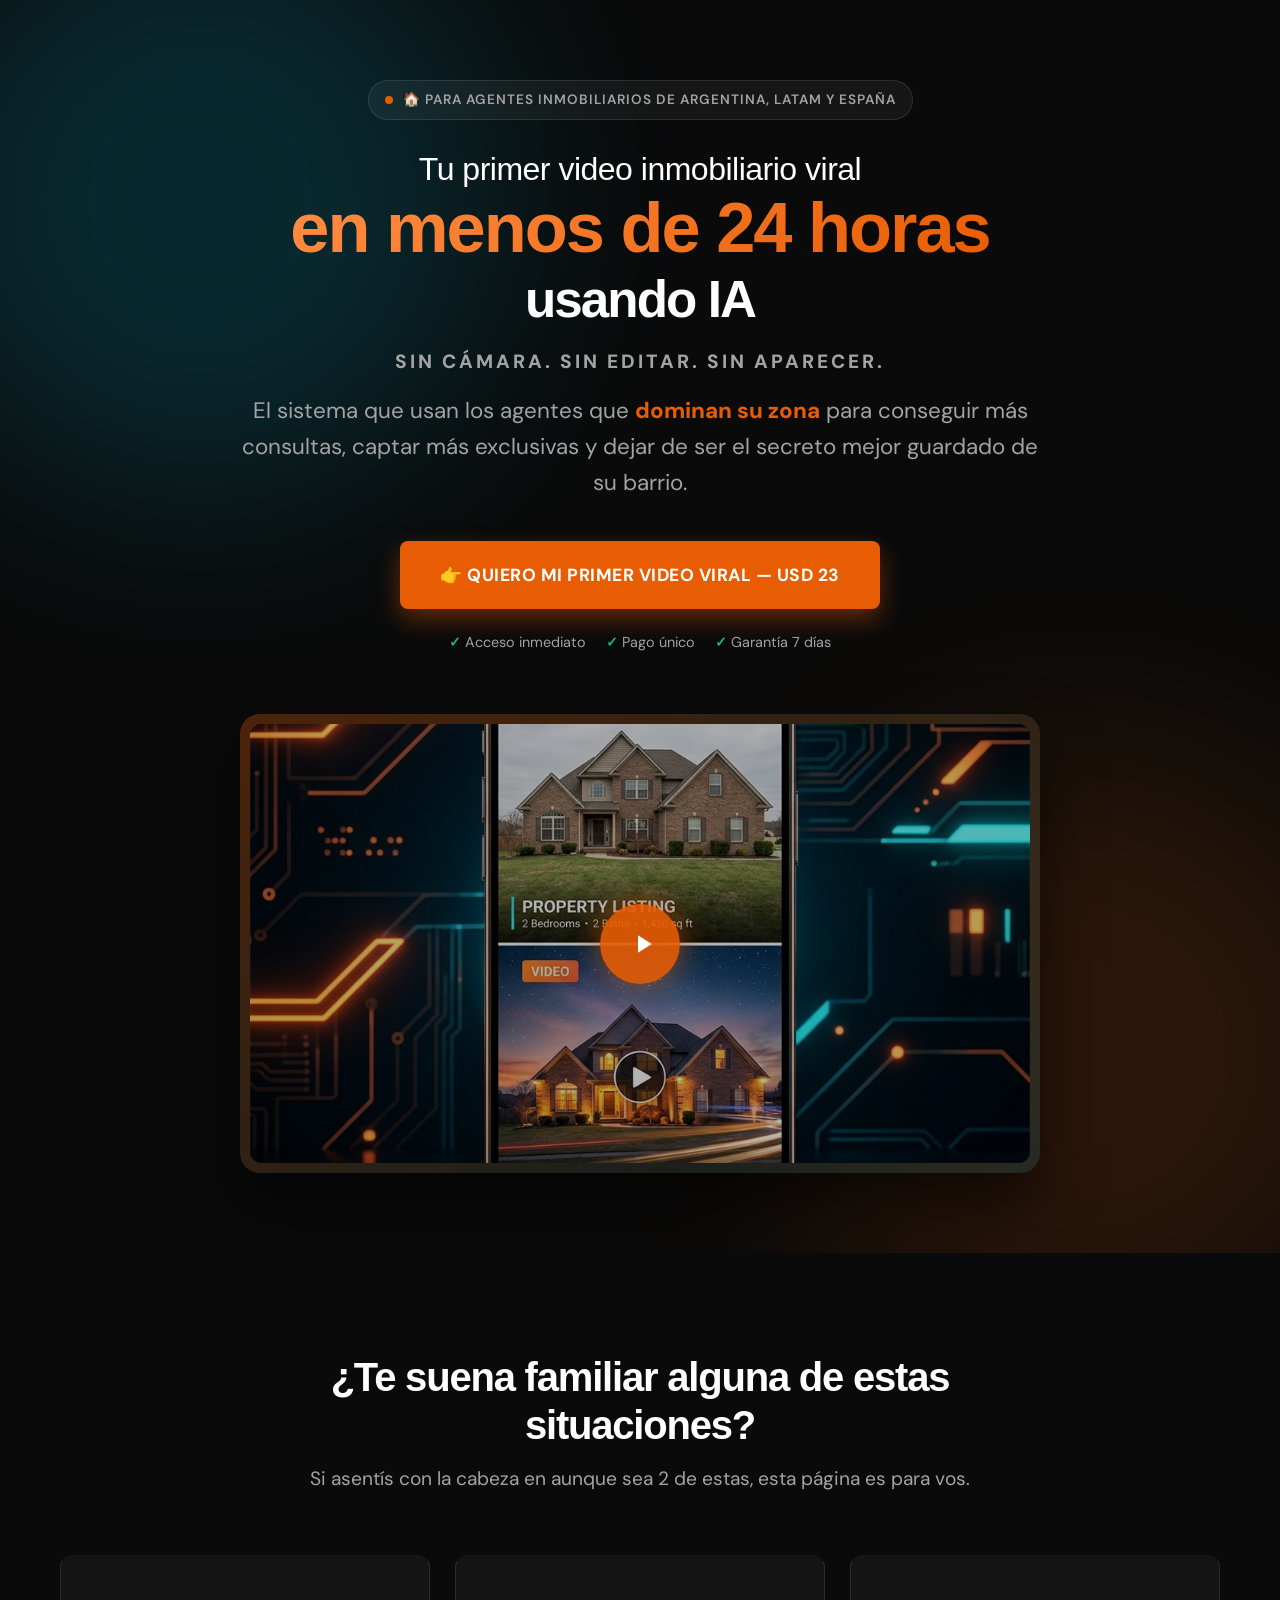
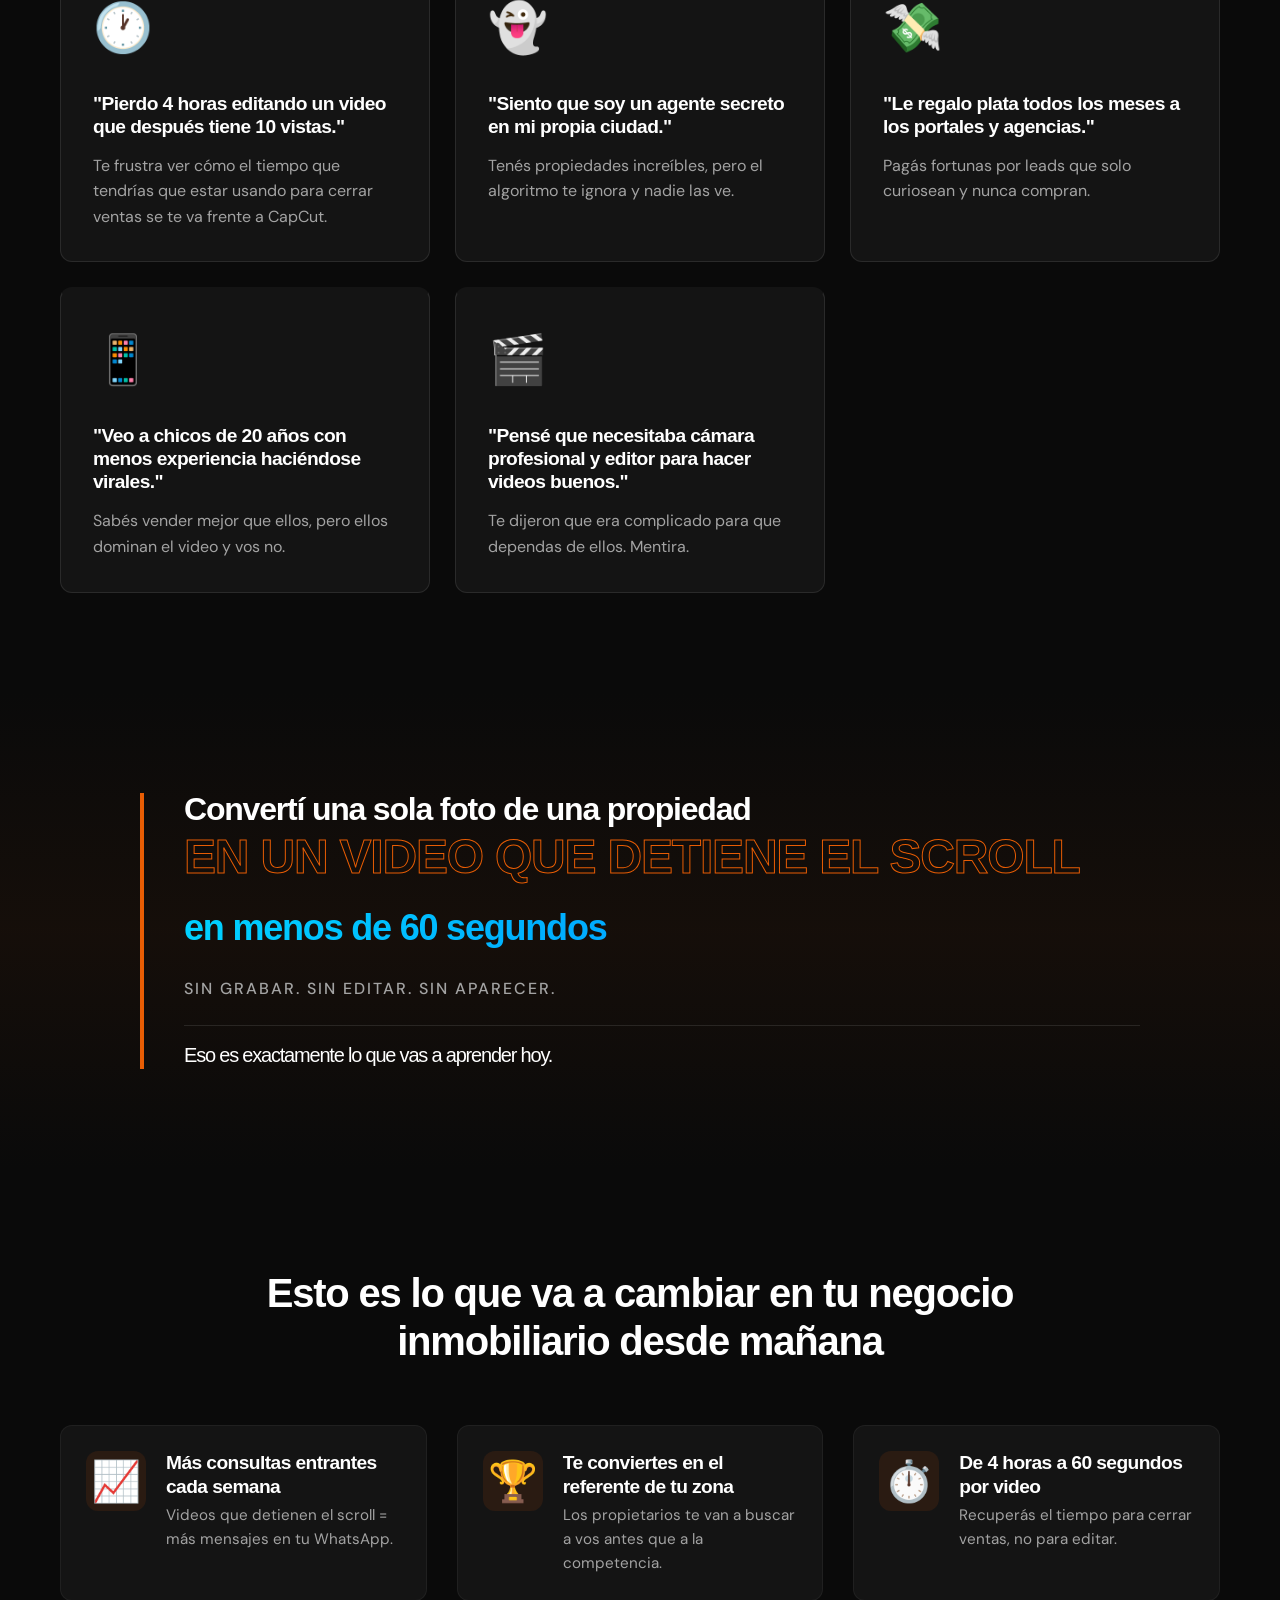
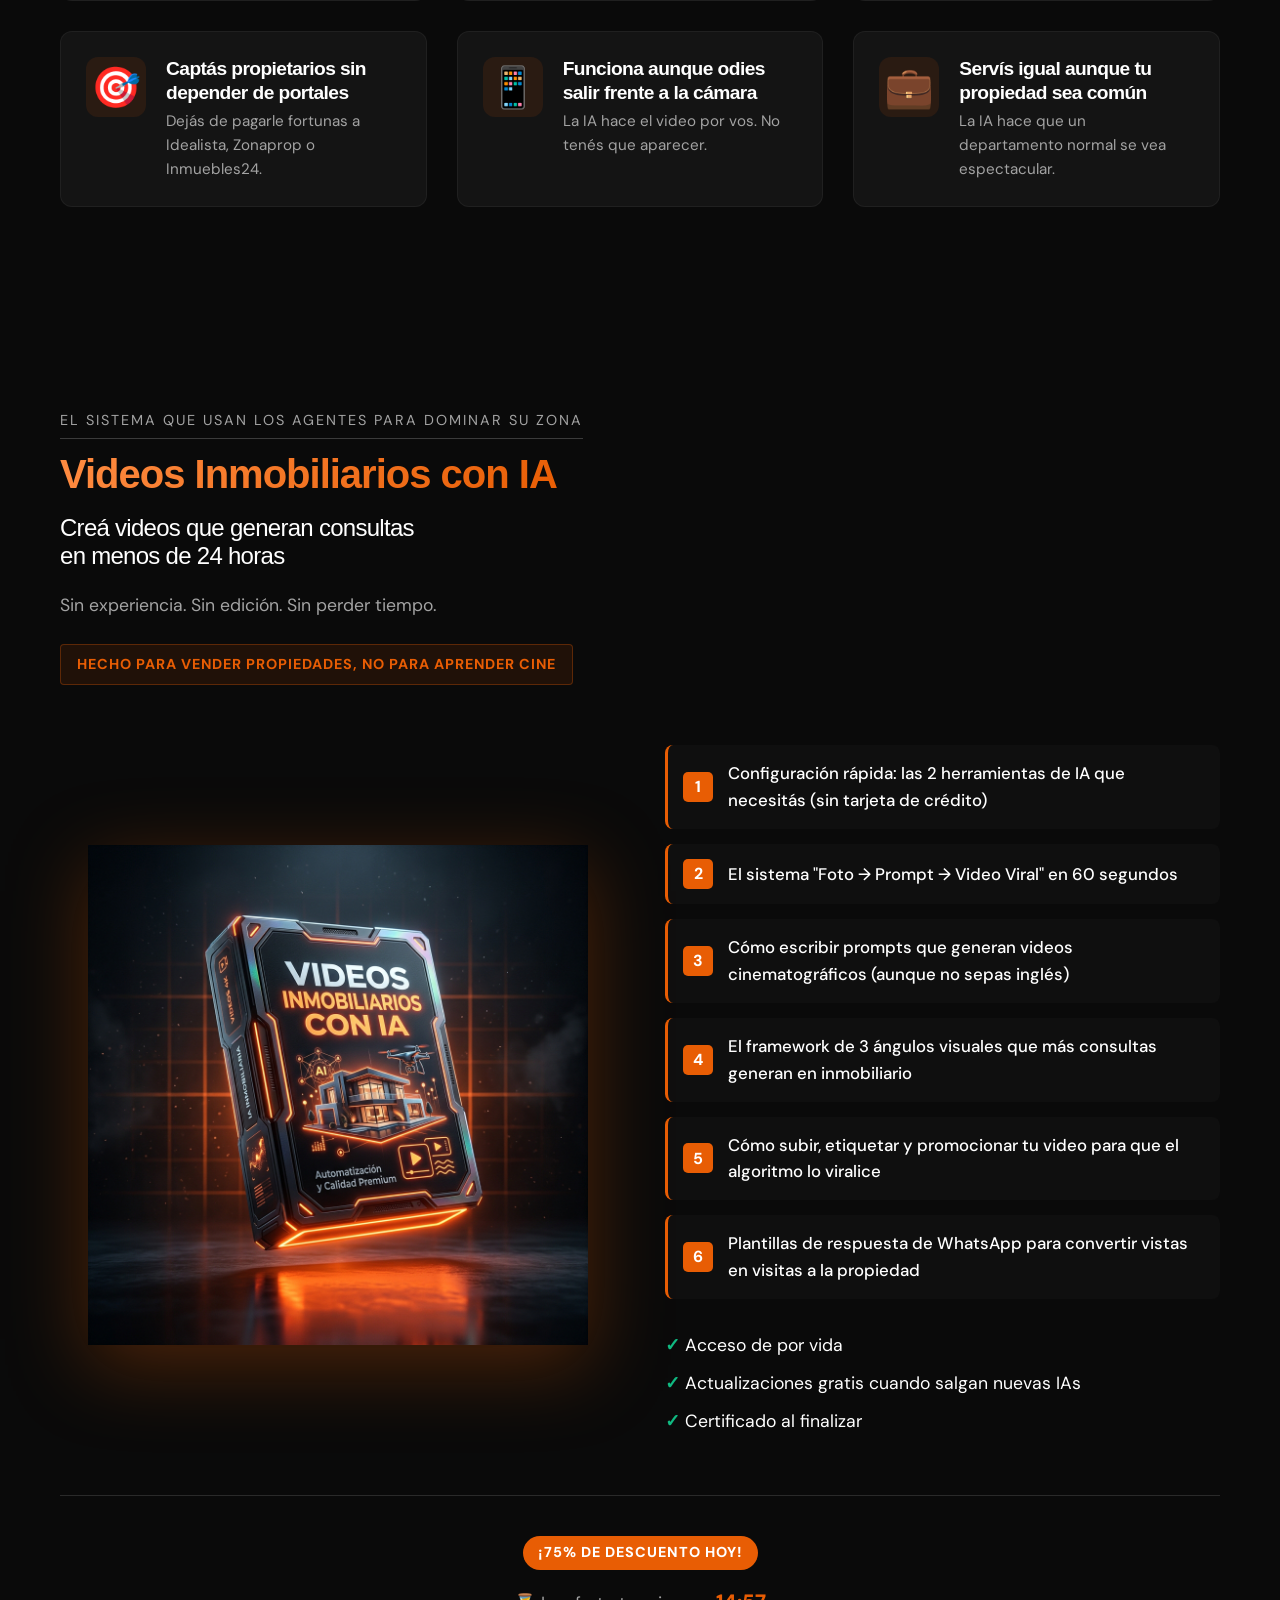
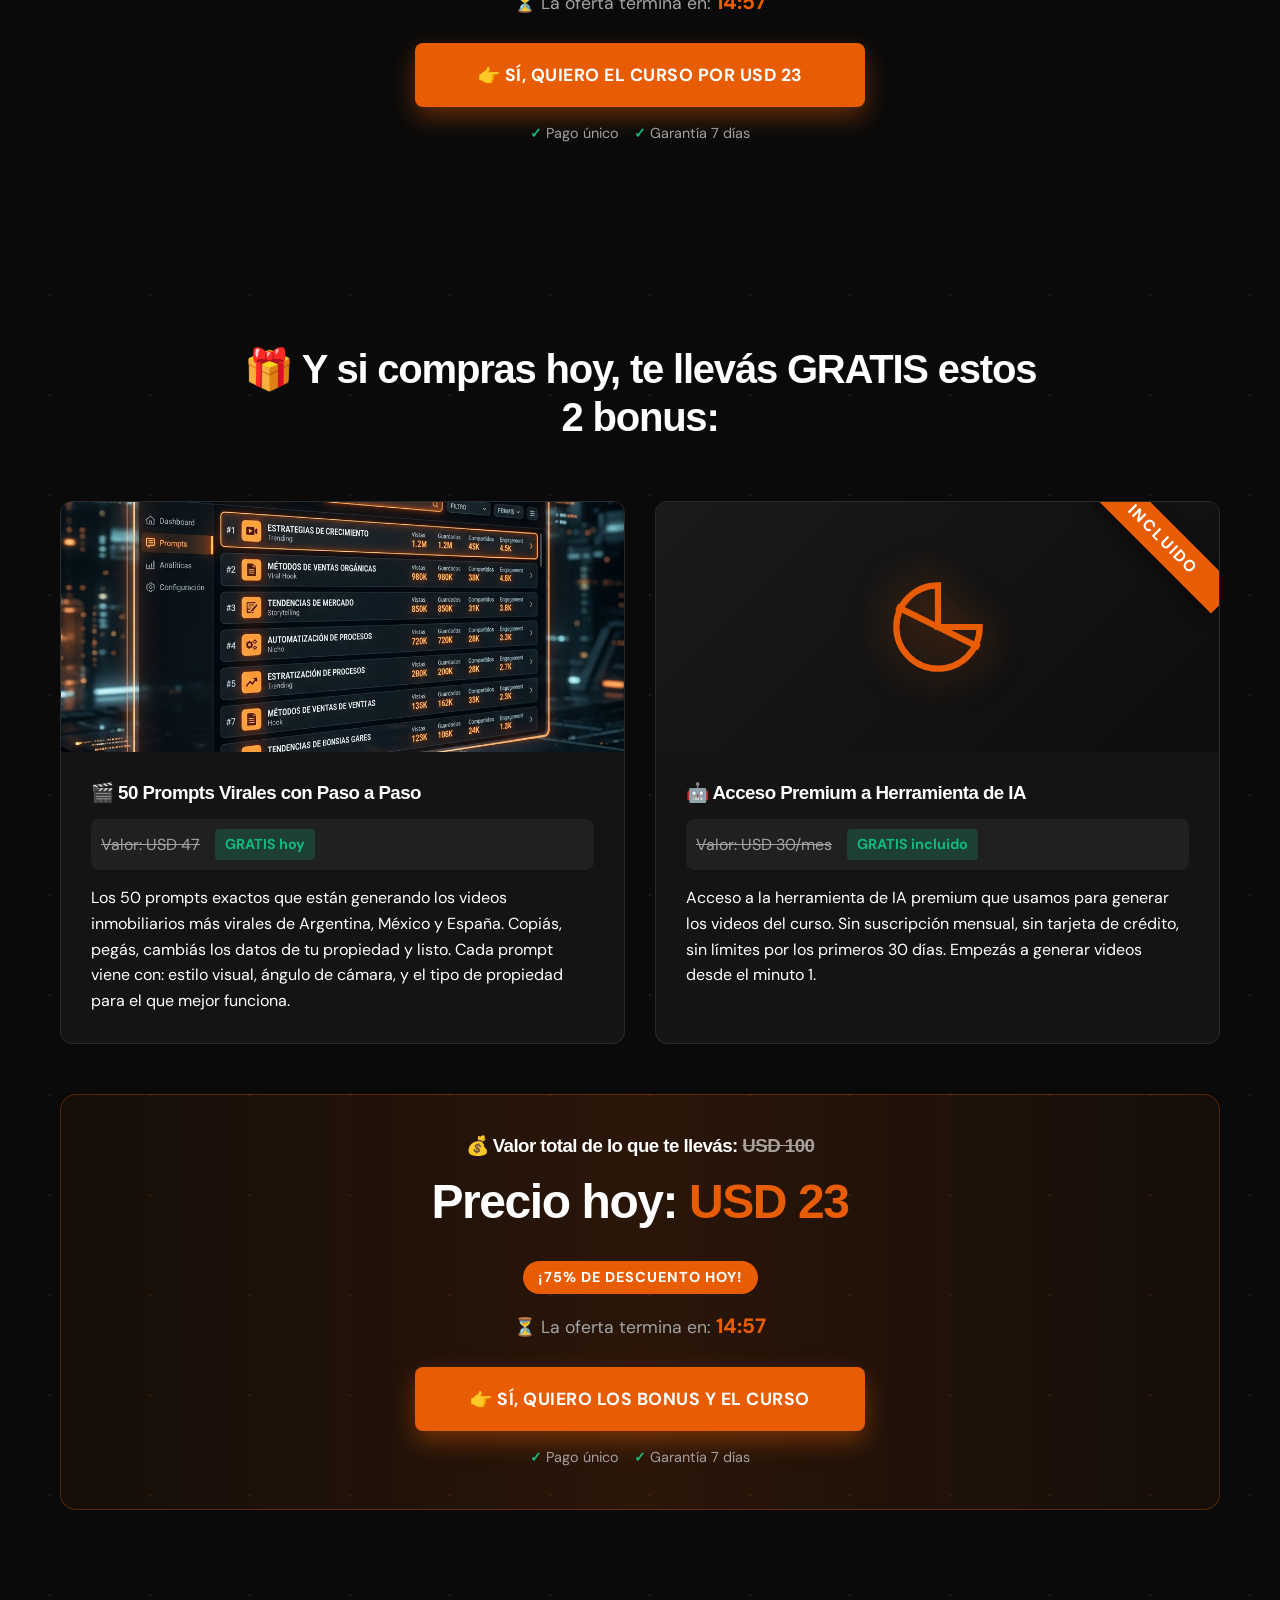
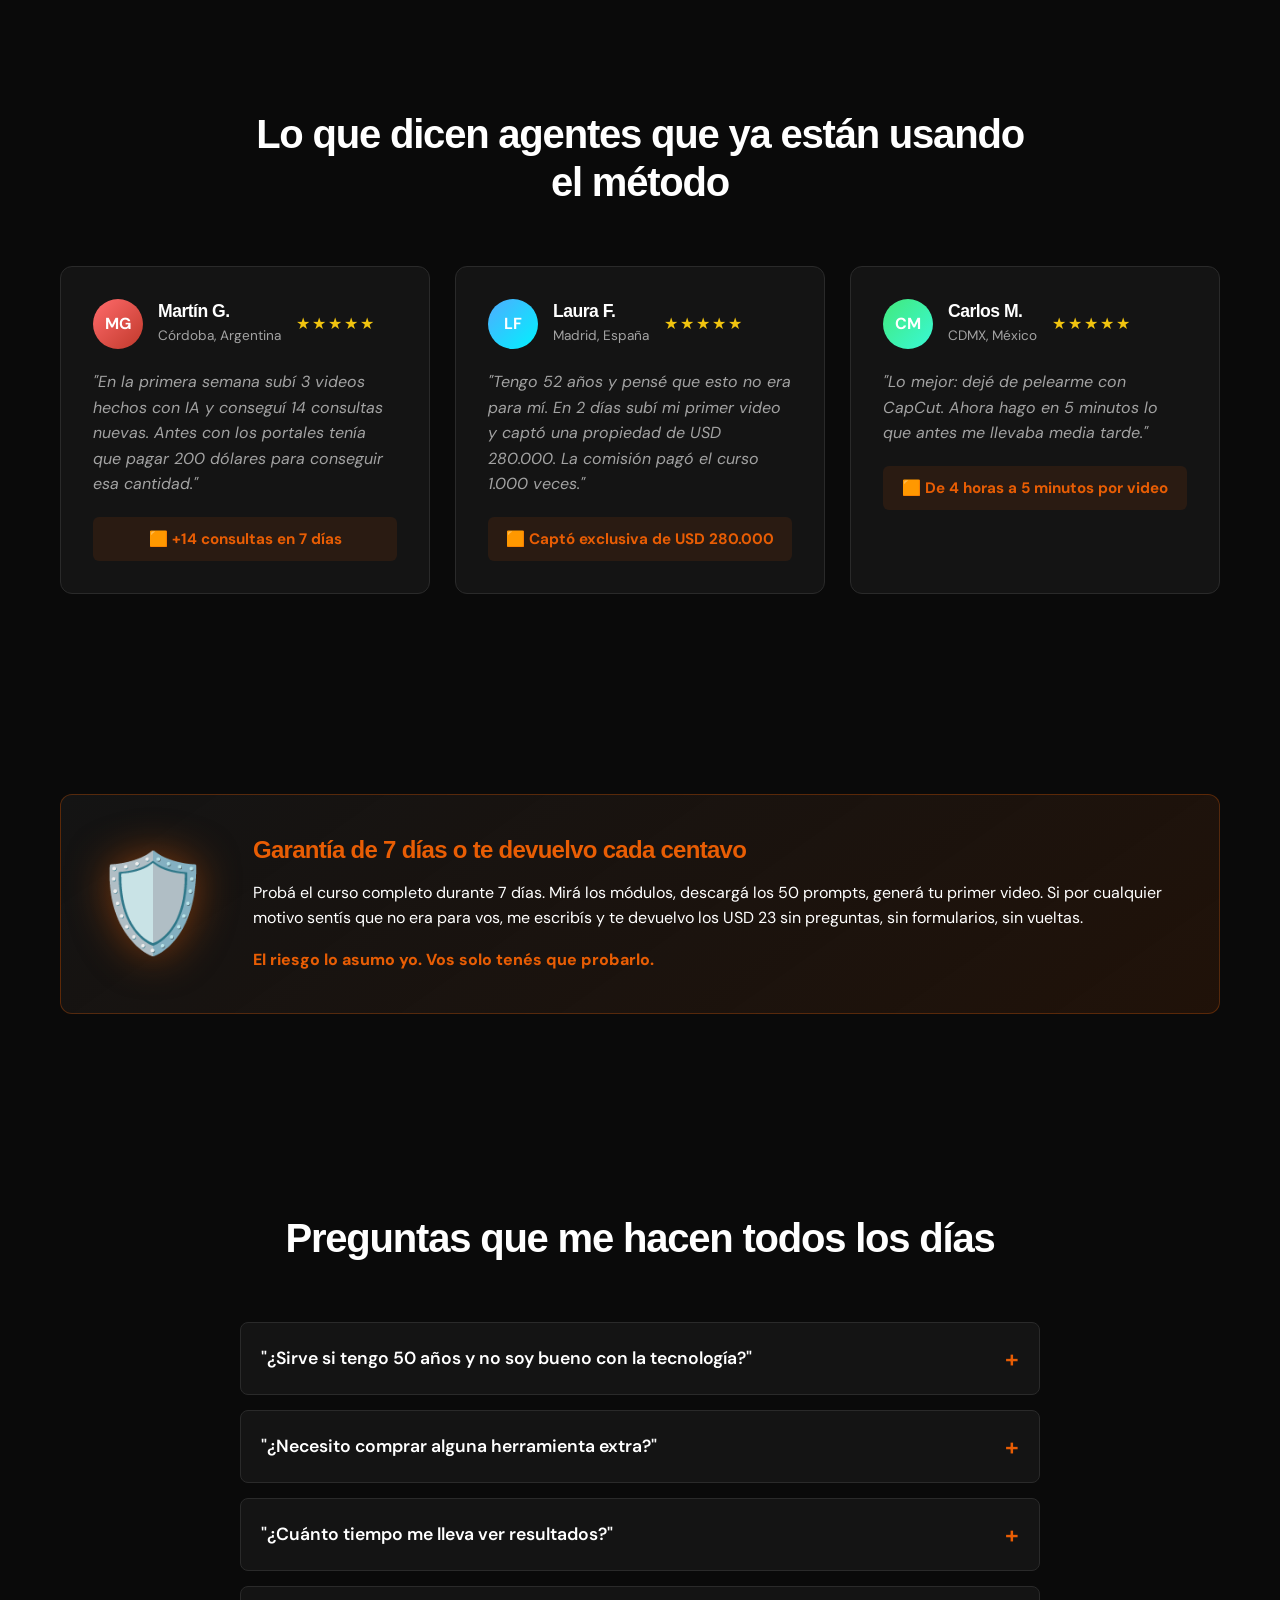
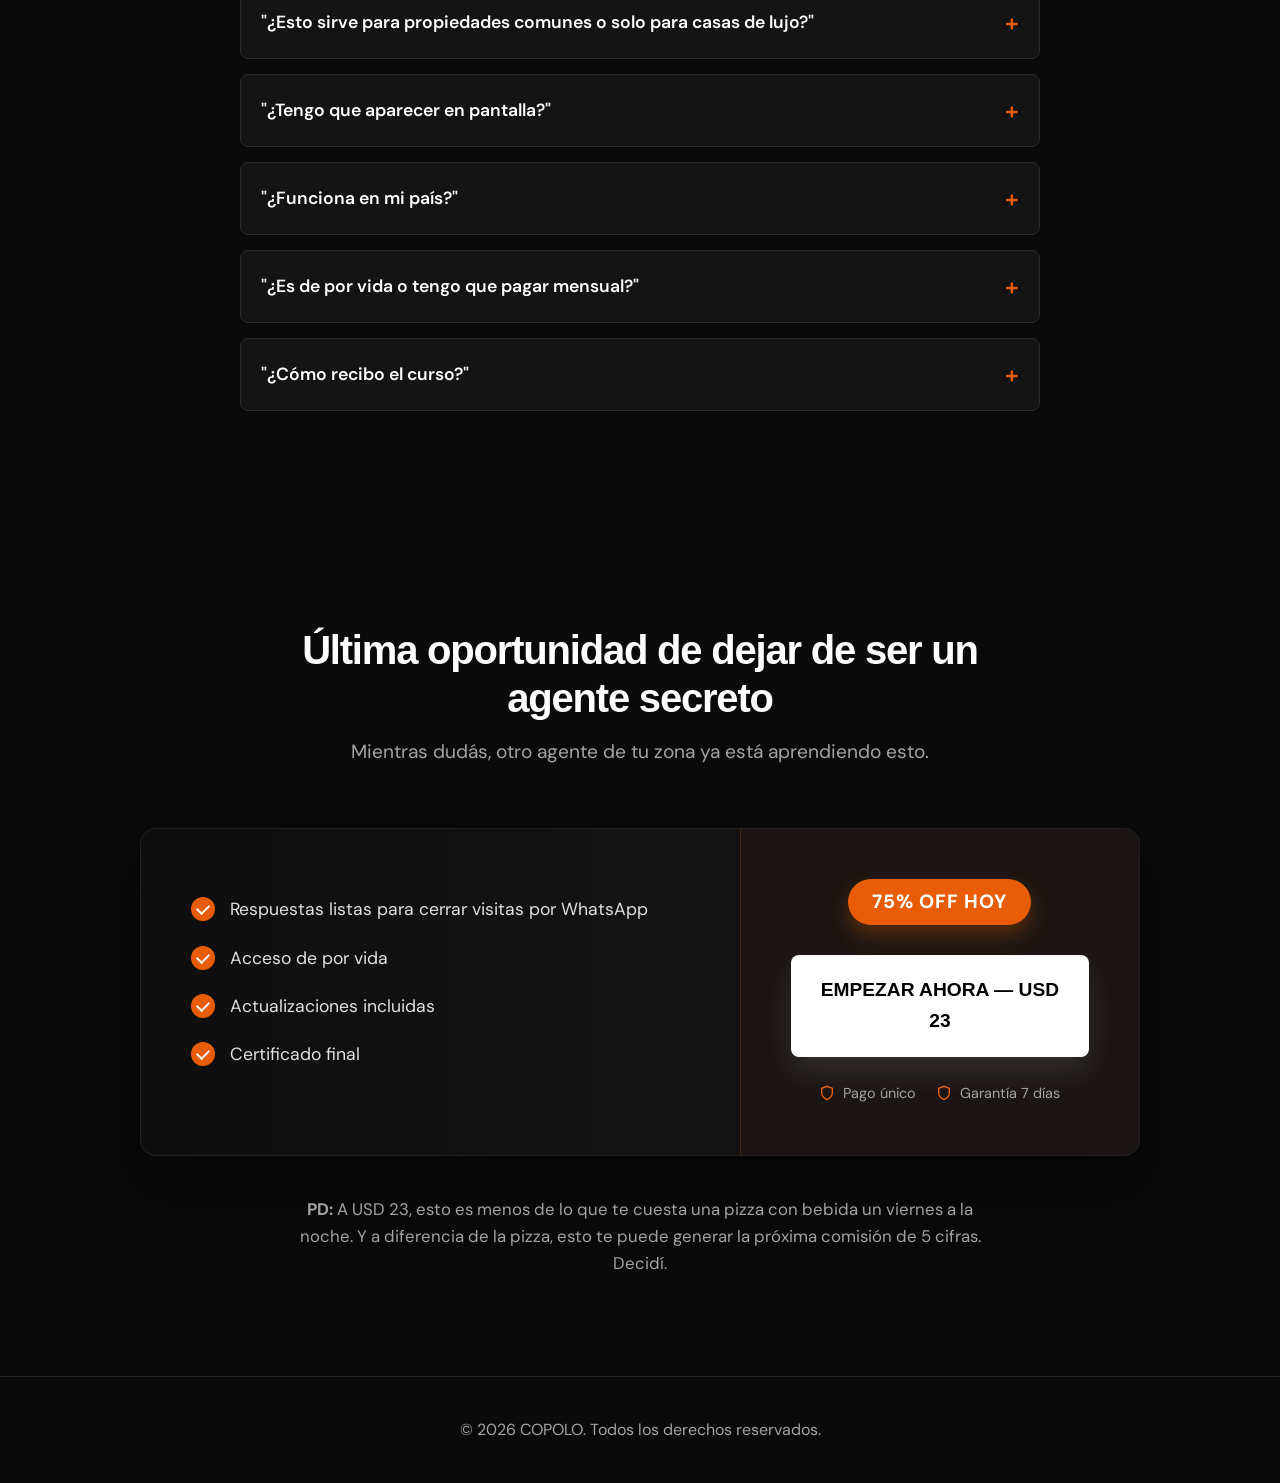
==== commit f71d4355: "Update font to Clash Display for premium look matching user reference" ====
--- a/index_hostinger.html
+++ b/index_hostinger.html
@@ -7,7 +7,8 @@
     <meta name="description" content="El sistema que usan los agentes que dominan su zona para conseguir más consultas y captar más exclusivas en 24 horas.">
     <link rel="preconnect" href="https://fonts.googleapis.com">
     <link rel="preconnect" href="https://fonts.gstatic.com" crossorigin>
-    <link href="https://fonts.googleapis.com/css2?family=DM+Sans:opsz,wght@9..40,400;9..40,500;9..40,700&family=Syne:wght@500;600;700;800&display=swap" rel="stylesheet">
+    <link href="https://fonts.googleapis.com/css2?family=DM+Sans:opsz,wght@9..40,400;9..40,500;9..40,700&display=swap" rel="stylesheet">
+    <link href="https://api.fontshare.com/v2/css?f[]=clash-display@600,700&display=swap" rel="stylesheet">
     <link rel="stylesheet" href="styles.css">
 </head>
 <body>
--- a/styles.css
+++ b/styles.css
@@ -9,7 +9,7 @@
     --text-secondary: #a3a3a3;
     --success-green: #10b981;
     --font-main: 'DM Sans', sans-serif;
-    --font-display: 'Syne', sans-serif;
+    --font-display: 'Clash Display', sans-serif;
 }
 
 * {
@@ -907,6 +907,7 @@
 /* --- PREMIUM TYPOGRAPHY & LAYOUT --- */
 h1, h2, h3, h4, .headline, .giant-text, .product-title {
     font-family: var(--font-display);
+    letter-spacing: -0.03em;
 }
 
 .text-gradient-orange {
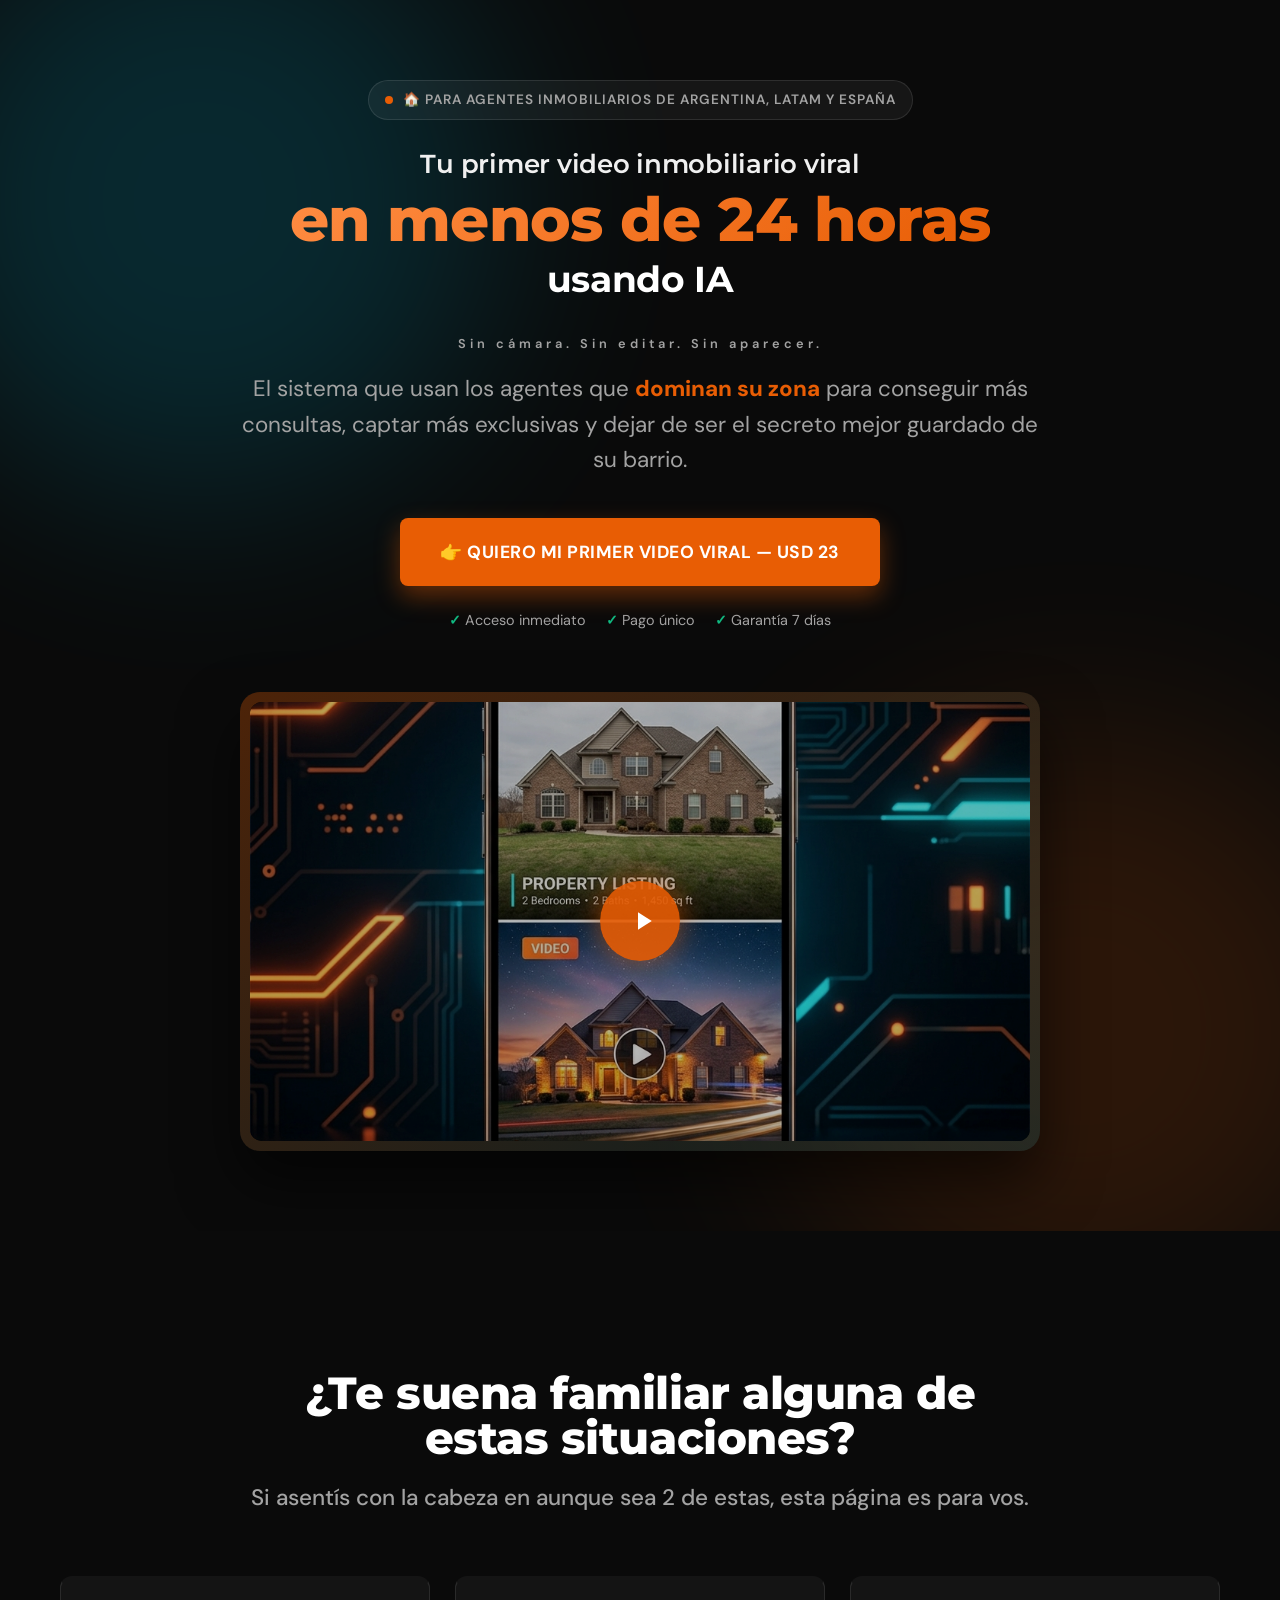
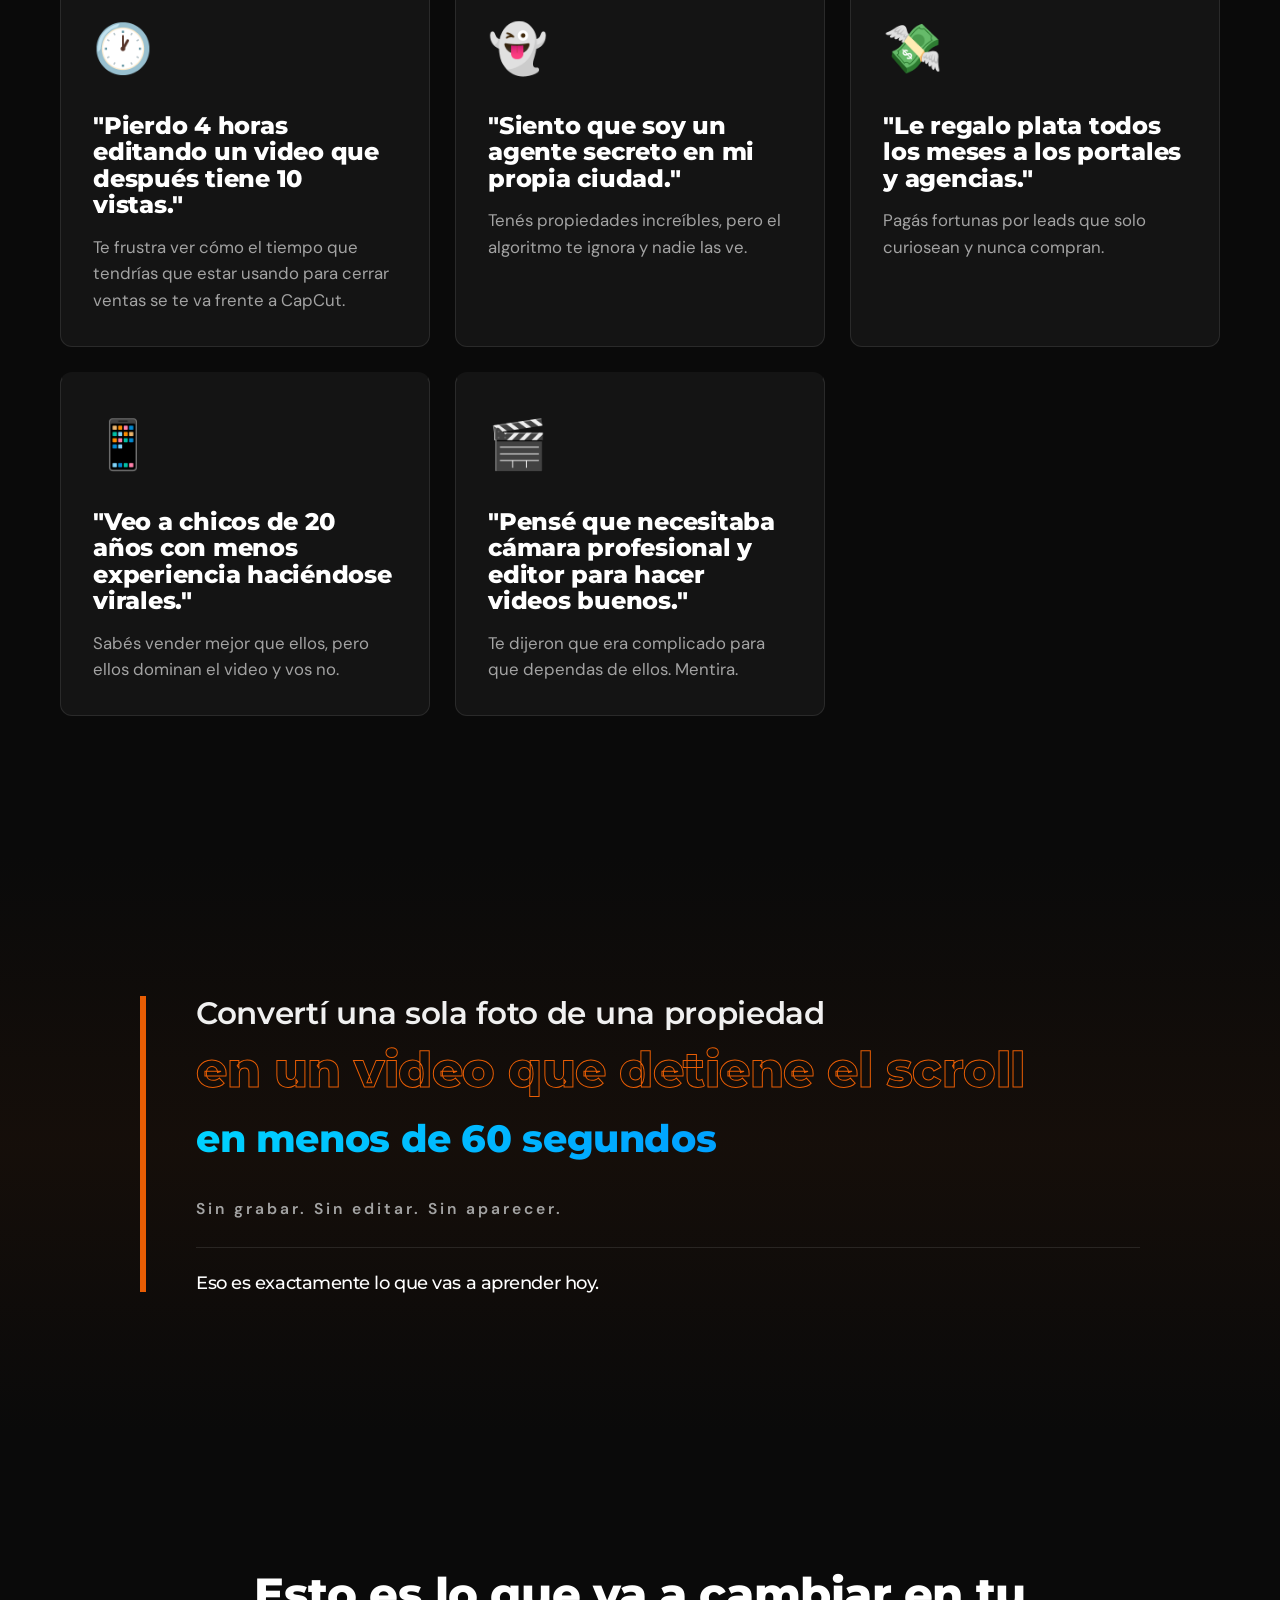
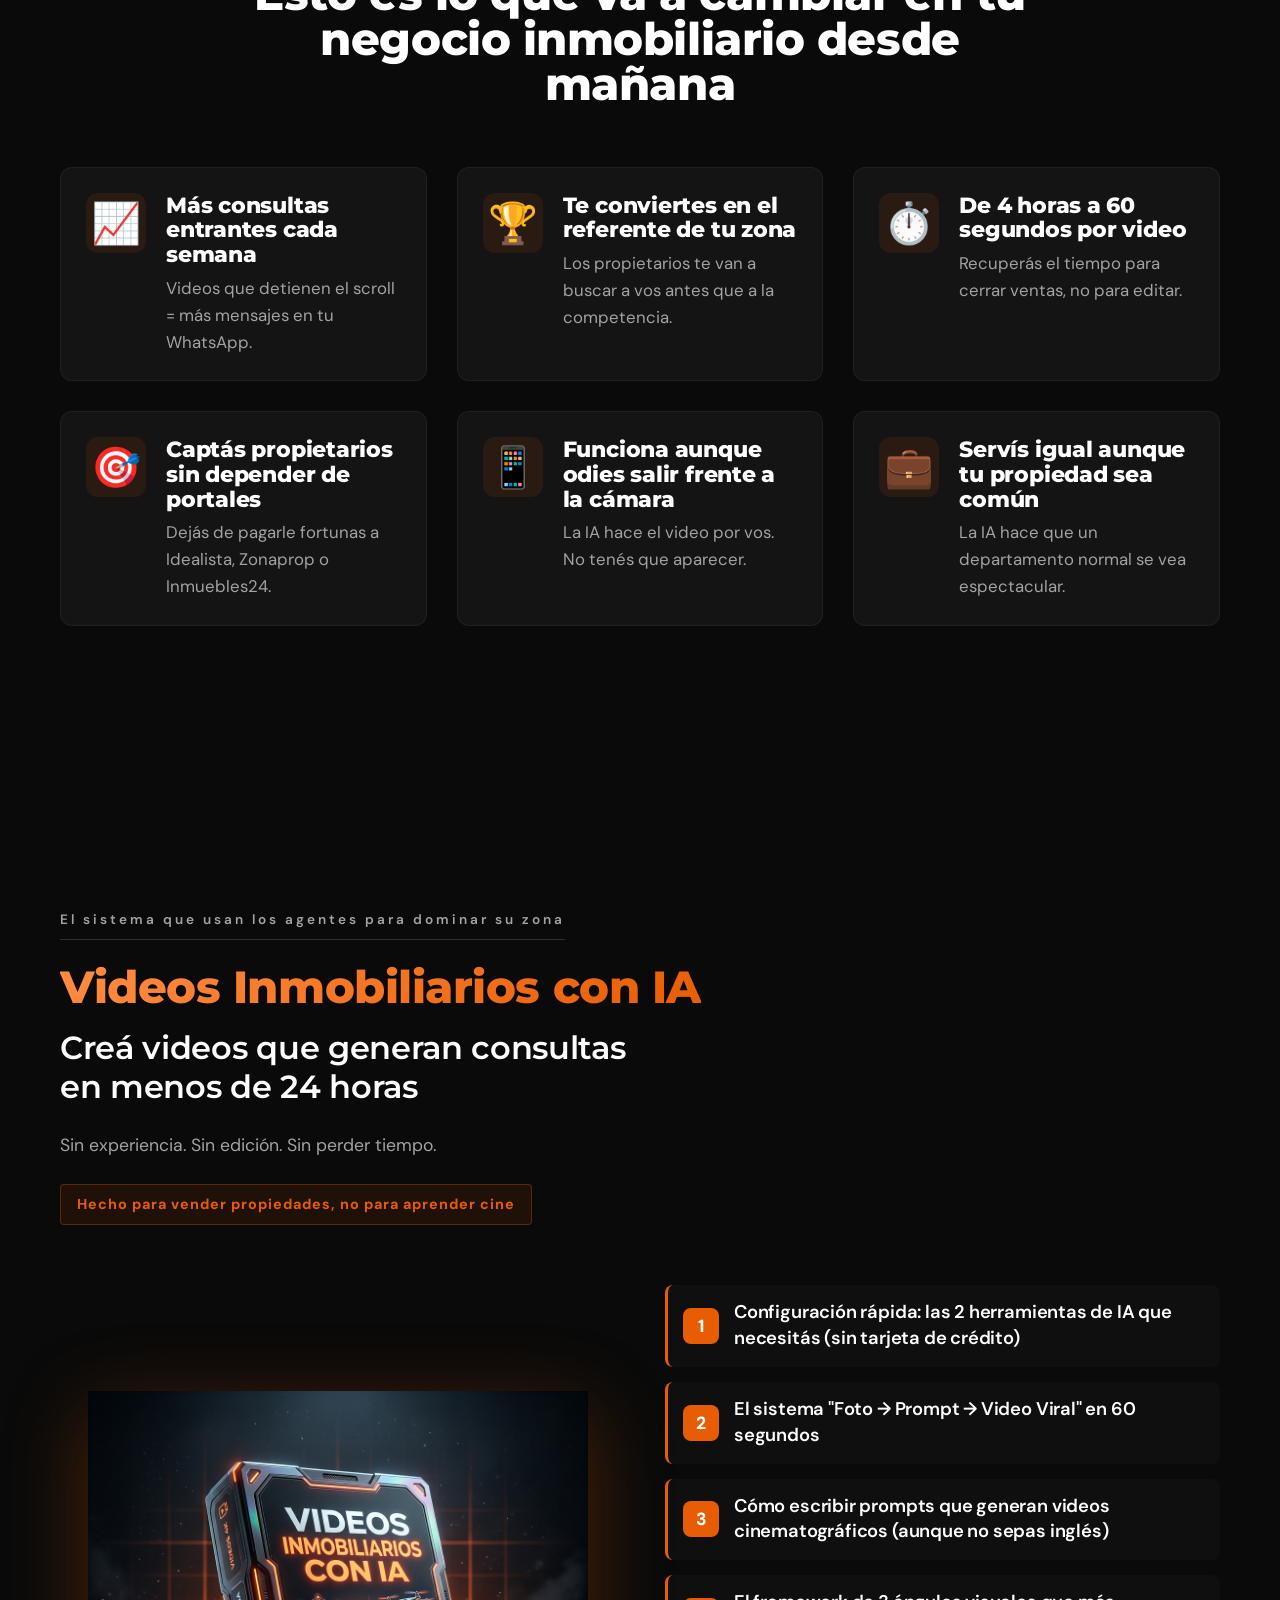
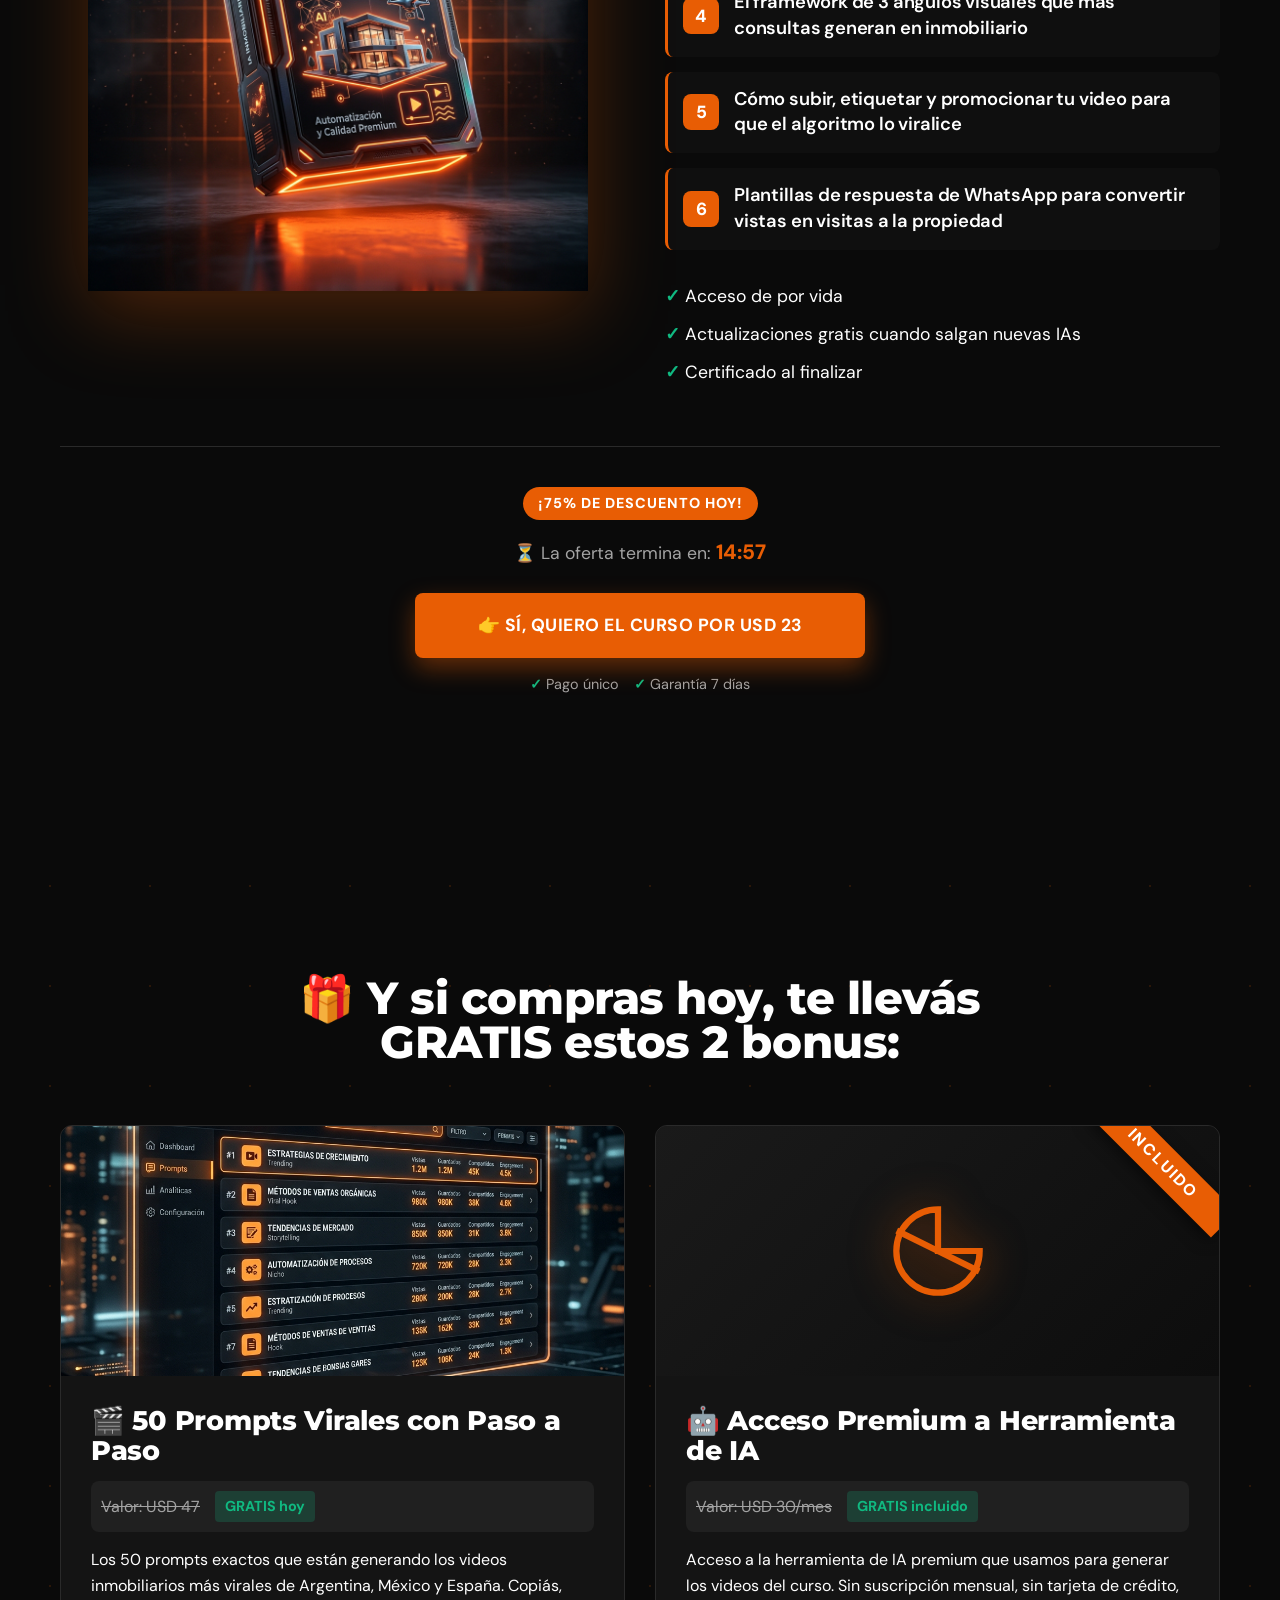
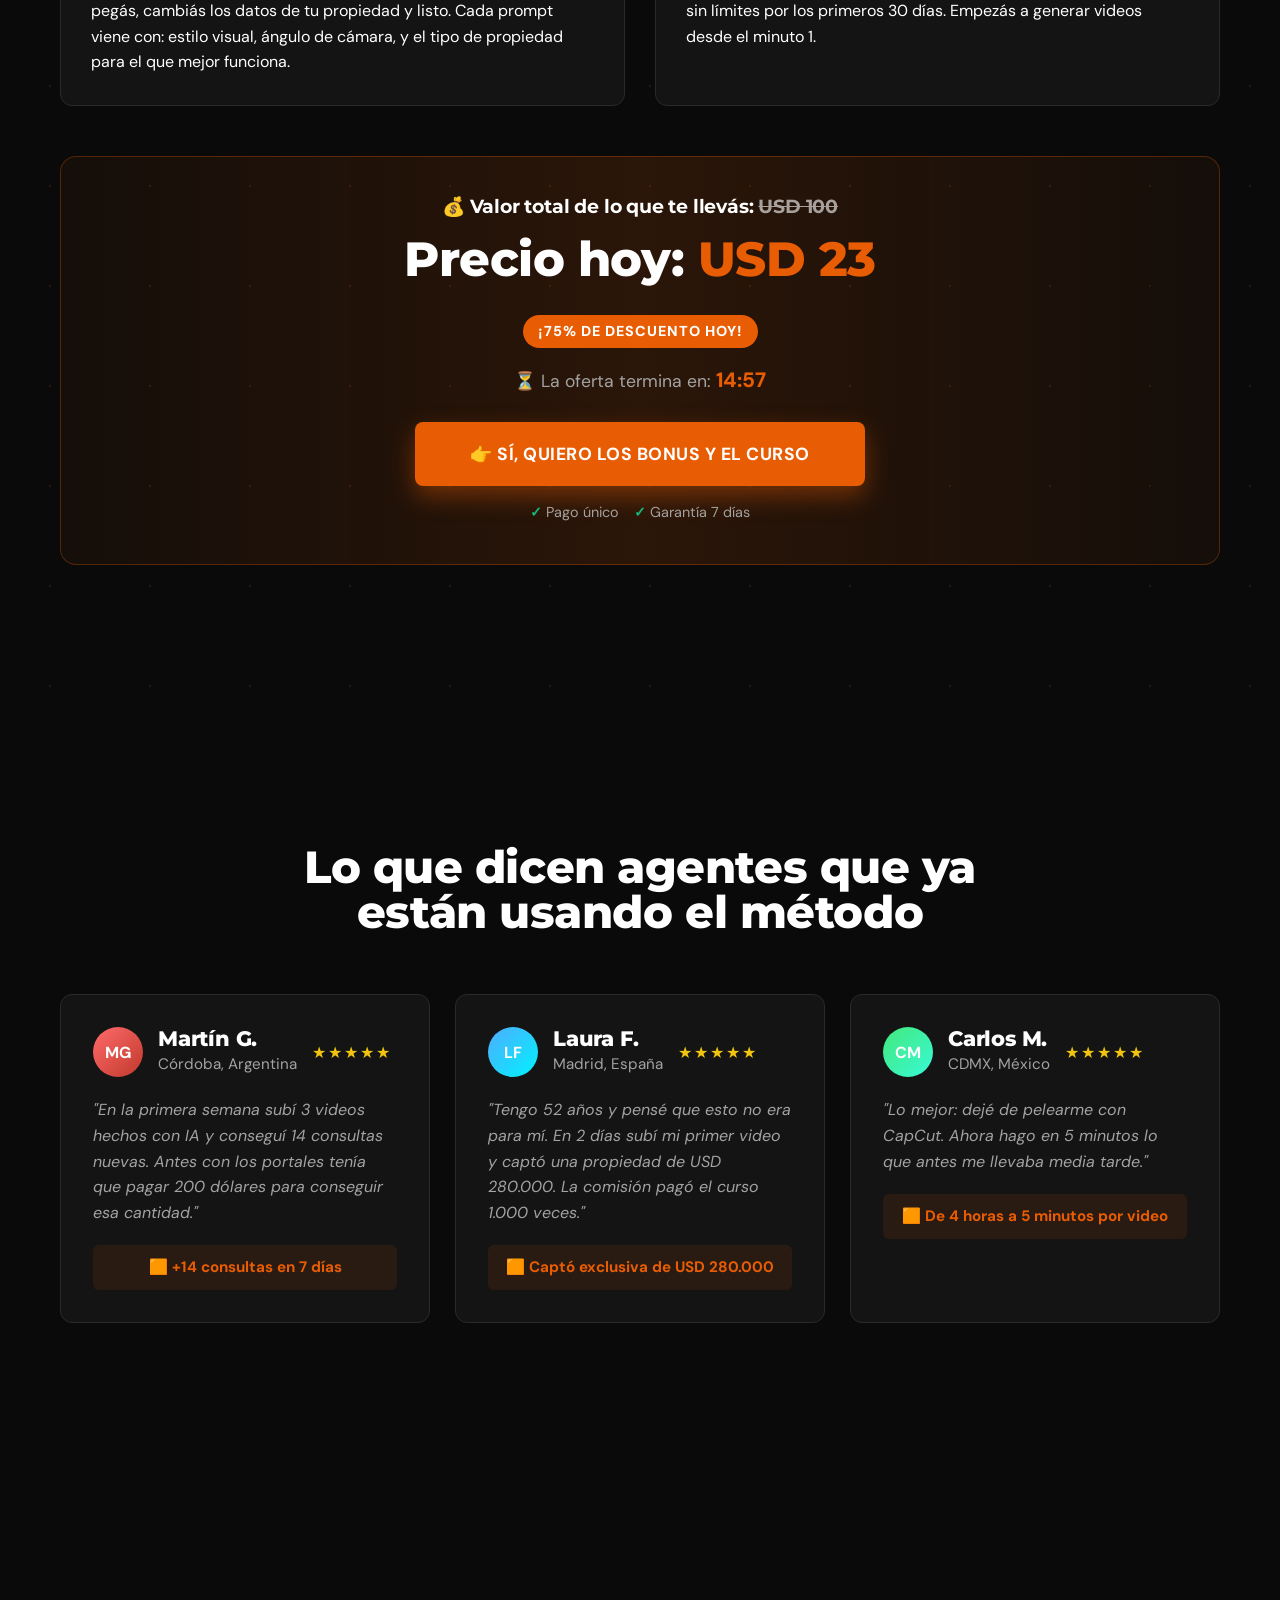
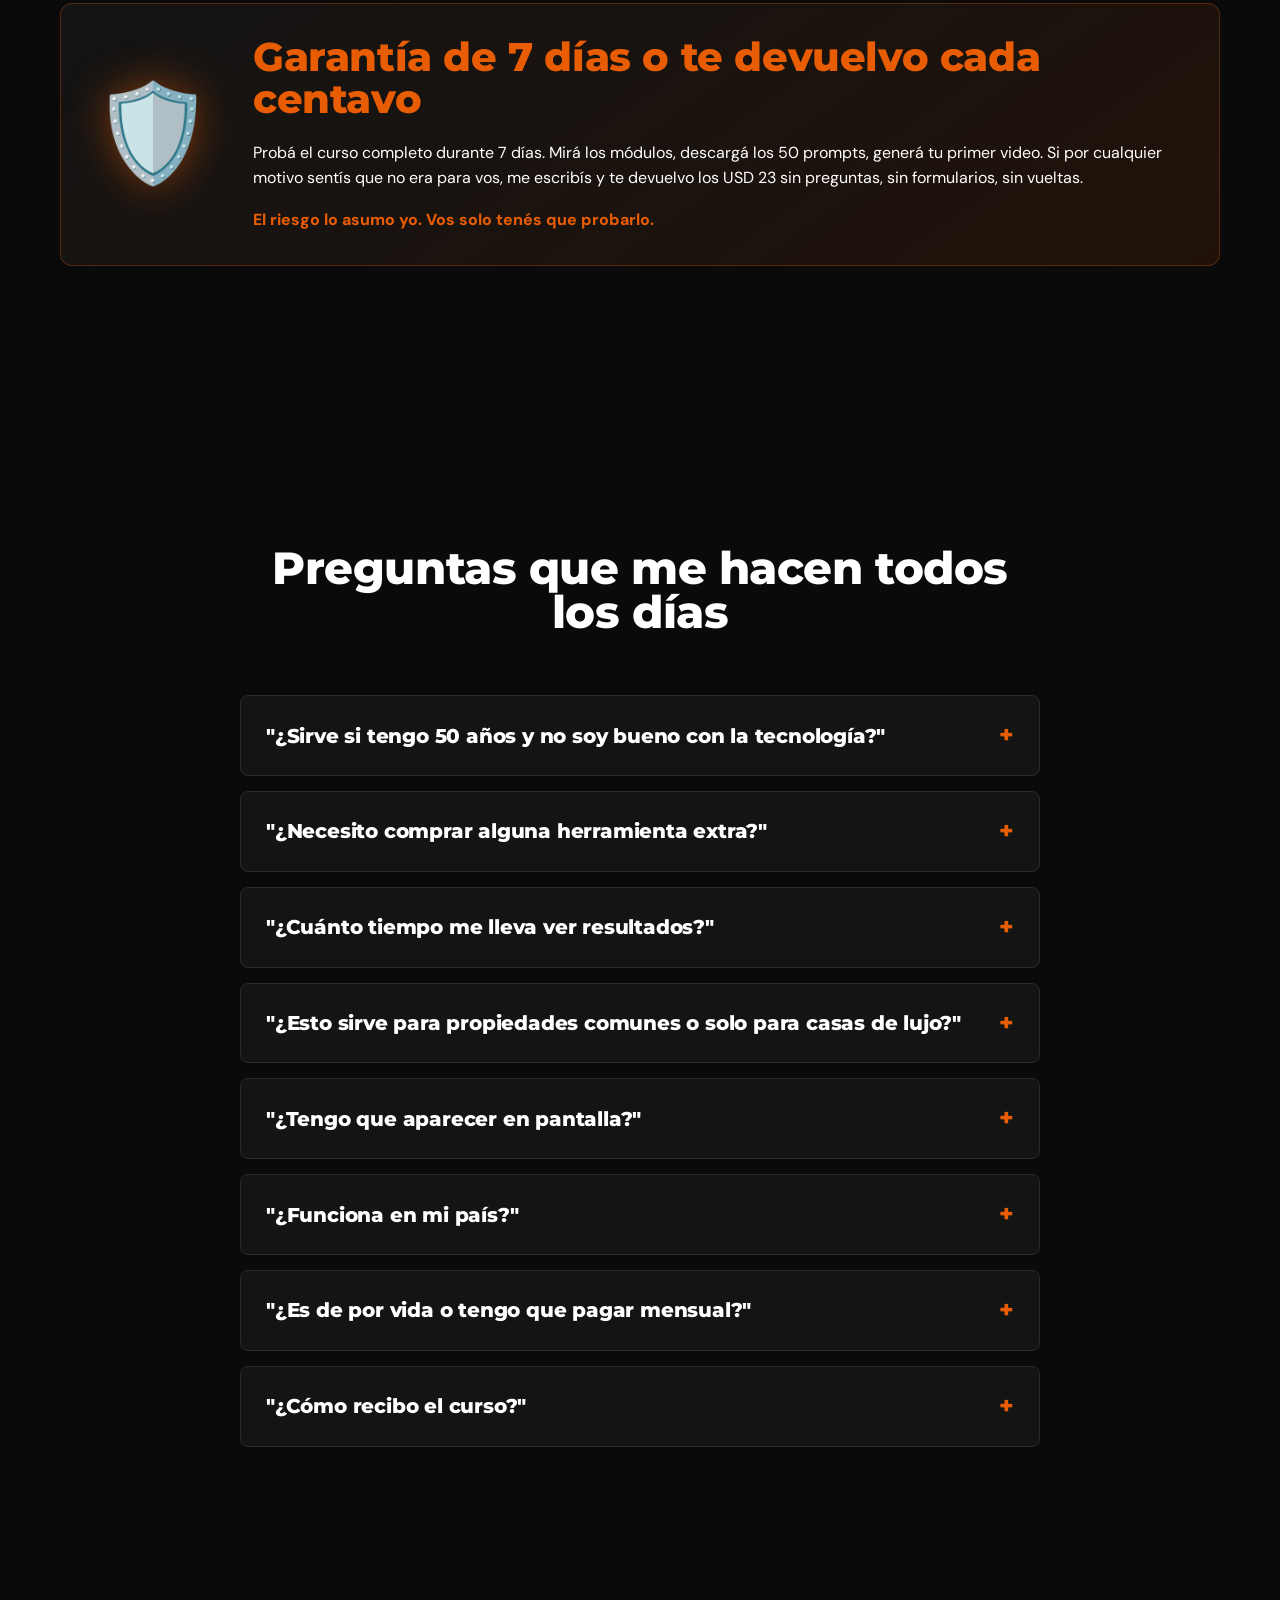
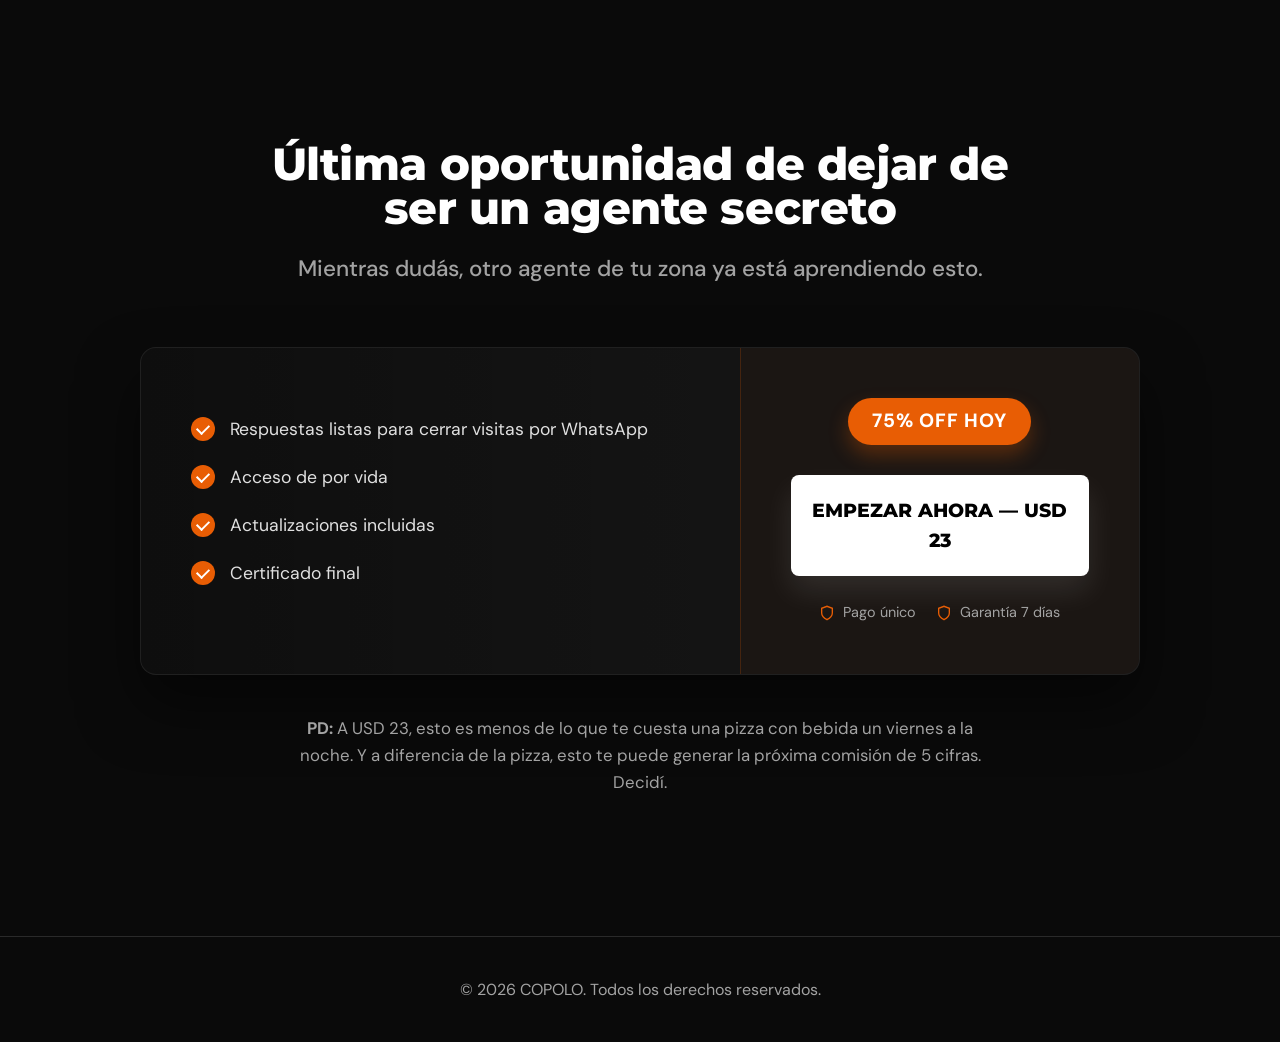
==== commit b72f5d04: "refactor(design): pivot to professional real estate typography using Montserrat, normalizing spacing" ====
--- a/index_hostinger.html
+++ b/index_hostinger.html
@@ -7,8 +7,7 @@
     <meta name="description" content="El sistema que usan los agentes que dominan su zona para conseguir más consultas y captar más exclusivas en 24 horas.">
     <link rel="preconnect" href="https://fonts.googleapis.com">
     <link rel="preconnect" href="https://fonts.gstatic.com" crossorigin>
-    <link href="https://fonts.googleapis.com/css2?family=DM+Sans:opsz,wght@9..40,400;9..40,500;9..40,700&display=swap" rel="stylesheet">
-    <link href="https://api.fontshare.com/v2/css?f[]=clash-display@600,700&display=swap" rel="stylesheet">
+    <link href="https://fonts.googleapis.com/css2?family=DM+Sans:opsz,wght@9..40,400;9..40,500;9..40,700&family=Montserrat:wght@500;600;700;800&display=swap" rel="stylesheet">
     <link rel="stylesheet" href="styles.css">
 </head>
 <body>
--- a/styles.css
+++ b/styles.css
@@ -9,7 +9,7 @@
     --text-secondary: #a3a3a3;
     --success-green: #10b981;
     --font-main: 'DM Sans', sans-serif;
-    --font-display: 'Clash Display', sans-serif;
+    --font-display: 'Montserrat', sans-serif;
 }
 
 * {
@@ -41,7 +41,7 @@
 }
 
 .section-padding {
-    padding: 100px 0;
+    padding: 140px 0;
 }
 
 .text-orange { color: var(--accent-orange); }
@@ -55,7 +55,7 @@
 .strike { text-decoration: line-through; opacity: 0.6; }
 
 h1, h2, h3, h4 {
-    line-height: 1.2;
+    line-height: 1.1;
     margin-bottom: 15px;
 }
 
@@ -68,13 +68,19 @@
 }
 
 .section-header h2 {
-    font-size: 2.5rem;
-    font-weight: 800;
+    font-size: clamp(2rem, 4vw, 2.8rem);
+    font-weight: 800;
+    line-height: 1;
+    letter-spacing: -0.01em;
+    margin-bottom: 20px;
+    
 }
 
 .subtitle {
     color: var(--text-secondary);
-    font-size: 1.2rem;
+    font-size: clamp(1.1rem, 2vw, 1.4rem);
+    font-weight: 500;
+    line-height: 1.6;
 }
 
 /* ANIMACIONES */
@@ -135,7 +141,7 @@
     border-radius: 8px;
     font-size: 1.1rem;
     font-weight: 700;
-    text-transform: uppercase;
+    
     letter-spacing: 0.5px;
     text-decoration: none;
     box-shadow: 0 10px 25px rgba(232, 93, 4, 0.4);
@@ -296,7 +302,7 @@
     font-size: 0.85rem;
     font-weight: 600;
     letter-spacing: 1px;
-    text-transform: uppercase;
+    
     color: var(--text-secondary);
     background: rgba(255,255,255,0.05);
     padding: 8px 16px;
@@ -430,13 +436,16 @@
 }
 
 .card-text h3 {
-    font-size: 1.2rem;
-    font-weight: 700;
+    font-size: 1.5rem;
+    font-weight: 800;
+    letter-spacing: -0.01em;
+    line-height: 1.1;
 }
 
 .card-text p {
     color: var(--text-secondary);
-    font-size: 1rem;
+    font-size: 1.05rem;
+    line-height: 1.6;
 }
 
 /* TRANSICIÓN SECTION */
@@ -491,13 +500,17 @@
 }
 
 .b-text h4 {
-    font-size: 1.2rem;
-    margin-bottom: 5px;
+    font-size: 1.4rem;
+    font-weight: 800;
+    letter-spacing: -0.01em;
+    margin-bottom: 8px;
+    line-height: 1.1;
 }
 
 .b-text p {
     color: var(--text-secondary);
-    font-size: 0.95rem;
+    font-size: 1.05rem;
+    line-height: 1.6;
 }
 
 /* PRODUCTO SECTION */
@@ -535,19 +548,22 @@
 .m-num {
     background: var(--accent-orange);
     color: white;
-    width: 30px;
-    height: 30px;
+    width: 36px;
+    height: 36px;
     display: flex;
     align-items: center;
     justify-content: center;
-    border-radius: 5px;
-    font-weight: bold;
+    border-radius: 8px;
+    font-weight: 800;
+    font-size: 1.1rem;
     flex-shrink: 0;
 }
 
 .m-text {
-    font-size: 1.05rem;
-    font-weight: 500;
+    font-size: 1.15rem;
+    font-weight: 600;
+    line-height: 1.4;
+    letter-spacing: -0.01em;
 }
 
 .bullet-list .bullet {
@@ -619,6 +635,14 @@
 .bonus-content {
     padding: 30px;
     flex-grow: 1;
+}
+
+.bonus-content h3 {
+    font-size: 1.7rem;
+    font-weight: 800;
+    letter-spacing: -0.01em;
+    line-height: 1.1;
+    margin-bottom: 15px;
 }
 
 .price-tag {
@@ -687,8 +711,8 @@
 .bg-gradient-2 { background: linear-gradient(135deg, #4facfe, #00f2fe); }
 .bg-gradient-3 { background: linear-gradient(135deg, #43e97b, #38f9d7); }
 
-.t-info h4 { margin: 0; font-size: 1.1rem; }
-.t-info span { color: var(--text-secondary); font-size: 0.85rem; }
+.t-info h4 { margin: 0; font-size: 1.3rem; font-weight: 800; letter-spacing: -0.01em; line-height: 1.1; }
+.t-info span { color: var(--text-secondary); font-size: 0.95rem; }
 
 .t-stars { color: #f1c40f; letter-spacing: 2px; }
 
@@ -723,7 +747,15 @@
     filter: drop-shadow(0 0 20px rgba(232,93,4,0.5));
 }
 
-.g-content h2 { color: var(--accent-orange); }
+.g-content h2 { 
+    color: var(--accent-orange); 
+    font-size: clamp(1.8rem, 4vw, 2.5rem);
+    font-weight: 800;
+    letter-spacing: -0.01em;
+    line-height: 1.05;
+    margin-bottom: 20px;
+    
+}
 
 /* FAQ SECTION */
 .faq-accordion {
@@ -742,18 +774,20 @@
 .faq-btn {
     width: 100%;
     text-align: left;
-    padding: 20px;
+    padding: 25px;
     background: none;
     border: none;
     color: white;
-    font-size: 1.1rem;
-    font-weight: 600;
-    font-family: var(--font-main);
+    font-size: 1.25rem;
+    font-weight: 800;
+    font-family: var(--font-display);
+    letter-spacing: -0.01em;
     cursor: pointer;
     display: flex;
     justify-content: space-between;
     align-items: center;
     transition: background 0.3s;
+    line-height: 1.2;
 }
 
 .faq-btn:hover {
@@ -900,14 +934,15 @@
     }
     
     .section-padding {
-        padding: 60px 0;
+        padding: 80px 0;
     }
 }
 
 /* --- PREMIUM TYPOGRAPHY & LAYOUT --- */
 h1, h2, h3, h4, .headline, .giant-text, .product-title {
     font-family: var(--font-display);
-    letter-spacing: -0.03em;
+    letter-spacing: -0.01em;
+    line-height: 1.1;
 }
 
 .text-gradient-orange {
@@ -934,37 +969,39 @@
     display: flex;
     flex-direction: column;
     align-items: center;
-    gap: 5px;
-}
-.hl-line-1 { font-size: 0.5em; font-weight: 500; letter-spacing: -0.5px; }
-.hl-line-2 { font-size: 1.1em; font-weight: 800; line-height: 1; letter-spacing: -2px; }
-.hl-line-3 { font-size: 0.8em; font-weight: 700; color: white; }
-.hl-line-4 { font-size: 0.3em; font-family: var(--font-main); color: var(--text-secondary); text-transform: uppercase; letter-spacing: 3px; margin-top: 15px; }
+    gap: 12px;
+    font-size: clamp(2rem, 5vw, 3.2rem);
+}
+.hl-line-1 { font-size: 0.5em; font-weight: 600; letter-spacing: -0.01em; color: #f0f0f0; }
+.hl-line-2 { font-size: 1.2em; font-weight: 800; line-height: 0.95; letter-spacing: -0.01em;  }
+.hl-line-3 { font-size: 0.7em; font-weight: 700; color: white; letter-spacing: -0.01em; }
+.hl-line-4 { font-size: 0.25em; font-family: var(--font-main); color: var(--text-secondary);  letter-spacing: 4px; margin-top: 25px; font-weight: 600; }
 
 /* TRANSICIÓN GIANT TEXT */
 .giant-text {
     display: flex;
     flex-direction: column;
-    gap: 10px;
+    gap: 15px;
     text-align: left;
     max-width: 1000px;
     margin: 0 auto;
-    border-left: 4px solid var(--accent-orange);
-    padding-left: 40px;
-}
-.gt-1 { font-size: 0.8em; font-weight: 600; color: white; line-height: 1; }
-.gt-2 { font-size: 1.2em; font-weight: 800; line-height: 0.9; text-transform: uppercase; margin-bottom: 15px; }
-.gt-3 { font-size: 0.9em; font-weight: 800; }
-.gt-4 { font-size: 0.4em; font-family: var(--font-main); color: var(--text-secondary); letter-spacing: 2px; text-transform: uppercase; margin: 15px 0; }
-.gt-5 { font-size: 0.5em; color: white; border-top: 1px solid rgba(255,255,255,0.1); padding-top: 15px; }
+    border-left: 6px solid var(--accent-orange);
+    padding-left: 50px;
+    font-size: clamp(1.8rem, 4vw, 2.8rem);
+}
+.gt-1 { font-size: 0.7em; font-weight: 600; color: #f0f0f0; line-height: 1.1; letter-spacing: -0.01em; }
+.gt-2 { font-size: 1.1em; font-weight: 800; line-height: 0.95;  margin-bottom: 10px; letter-spacing: -0.01em; }
+.gt-3 { font-size: 0.85em; font-weight: 800; letter-spacing: -0.01em; }
+.gt-4 { font-size: 0.35em; font-family: var(--font-main); color: var(--text-secondary); letter-spacing: 3px;  margin: 25px 0 15px; font-weight: 600; }
+.gt-5 { font-size: 0.4em; color: white; border-top: 1px solid rgba(255,255,255,0.1); padding-top: 25px; font-weight: 500; }
 
 /* PRODUCT PRESENTATION */
-.align-left { text-align: left; max-width: 600px; margin-left: 0; }
-.eyebrow { font-size: 0.9rem; text-transform: uppercase; letter-spacing: 2px; color: var(--text-secondary); margin-bottom: 15px; display: inline-block; border-bottom: 1px solid rgba(255,255,255,0.2); padding-bottom: 5px; font-family: var(--font-main);}
-.product-title { font-size: 3.5rem; font-weight: 800; line-height: 1; margin-bottom: 20px; letter-spacing: -1px; }
-.product-subtitle { font-size: 1.5rem; color: white; margin-bottom: 20px; font-weight: 500;}
+.align-left { text-align: left; max-width: 700px; margin-left: 0; }
+.eyebrow { font-size: 0.85rem;  letter-spacing: 3px; color: var(--text-secondary); margin-bottom: 25px; display: inline-block; border-bottom: 1px solid rgba(255,255,255,0.15); padding-bottom: 8px; font-family: var(--font-main); font-weight: 600; }
+.product-title { font-size: clamp(2.2rem, 5vw, 3.5rem); font-weight: 800; line-height: 0.95; margin-bottom: 25px; letter-spacing: -0.01em;  }
+.product-subtitle { font-size: clamp(1.4rem, 3vw, 2rem); color: white; margin-bottom: 25px; font-weight: 600; letter-spacing: -0.01em; line-height: 1.2; }
 .product-desc { font-size: 1.1rem; color: var(--text-secondary); margin-bottom: 25px; font-family: var(--font-main); }
-.product-tag { background: rgba(232, 93, 4, 0.1); border: 1px solid rgba(232, 93, 4, 0.3); color: var(--accent-orange); display: inline-block; padding: 8px 16px; border-radius: 4px; font-weight: 700; font-size: 0.9rem; text-transform: uppercase; letter-spacing: 1px; font-family: var(--font-main); }
+.product-tag { background: rgba(232, 93, 4, 0.1); border: 1px solid rgba(232, 93, 4, 0.3); color: var(--accent-orange); display: inline-block; padding: 8px 16px; border-radius: 4px; font-weight: 700; font-size: 0.9rem;  letter-spacing: 1px; font-family: var(--font-main); }
 
 /* PREMIUM CHECKOUT BOX */
 .checkout-grid {
@@ -1048,7 +1085,7 @@
     font-weight: 800;
     font-family: var(--font-display);
     text-decoration: none;
-    text-transform: uppercase;
+    
     position: relative;
     overflow: hidden;
     transition: transform 0.3s;
@@ -1085,9 +1122,75 @@
     color: var(--accent-orange);
 }
 
+/* --- STRICT MOBILE OPTIMIZATIONS --- */
 @media (max-width: 992px) {
     .checkout-grid { grid-template-columns: 1fr; }
-    .giant-text { padding-left: 20px; border-left-width: 2px; }
+    .giant-text { padding-left: 20px; border-left-width: 4px; }
     .checkout-action-box { border-left: none; border-top: 1px solid rgba(232, 93, 4, 0.2); }
     .checkout-benefits { padding: 30px 20px; }
-}
+    .producto-layout { grid-template-columns: 1fr; gap: 30px; }
+}
+
+@media (max-width: 768px) {
+    /* Spacing */
+    .section-padding { padding: 60px 0 !important; }
+    .section-header { margin-bottom: 40px; }
+    
+    /* Layouts */
+    .align-left { text-align: center; margin: 0 auto; }
+    .eyebrow { margin-bottom: 15px; }
+    
+    /* Giant text transition */
+    .giant-text {
+        border-left: none;
+        border-top: 4px solid var(--accent-orange);
+        padding-left: 0;
+        padding-top: 30px;
+        text-align: center;
+        gap: 12px;
+    }
+    
+    /* Benefits grid */
+    .beneficio-item {
+        flex-direction: column;
+        align-items: center;
+        text-align: center;
+        padding: 20px;
+        gap: 15px;
+    }
+    
+    /* Product grid adjustments */
+    .box-3d { max-width: 300px; }
+    .modulo-item {
+        flex-direction: column;
+        align-items: flex-start;
+        border-left: none;
+        border-top: 3px solid var(--accent-orange);
+        padding-top: 20px;
+    }
+    .m-num { margin-bottom: 10px; }
+    
+    /* Buttons */
+    .btn-primary, .btn-premium { width: 100%; font-size: 1.1rem; padding: 15px 10px; }
+    .btn-giant { width: 100%; font-size: 1.1rem; padding: 20px 10px; }
+    .discount-badge-premium { font-size: 1rem; padding: 6px 15px; }
+    
+    /* Guarantee box */
+    .garantia-card { flex-direction: column; padding: 30px 20px; text-align: center; gap: 20px; }
+    .g-icon { font-size: 4rem; }
+    
+    /* Bonus */
+    .bonus-card { text-align: center; }
+    .price-tag { justify-content: center; flex-direction: column; gap: 5px; }
+    .bonus-img { height: 200px; }
+    .bonus-summary { padding: 25px 15px; }
+    
+    /* Testimonials */
+    .t-header { flex-direction: column; text-align: center; gap: 10px; }
+    .t-quote { text-align: center; }
+    
+    /* FAQ */
+    .faq-btn { padding: 15px; font-size: 1.1rem; flex-direction: column; gap: 10px; text-align: center; }
+    .faq-btn .icon { align-self: center; }
+    .faq-content p { padding: 15px; font-size: 1rem; text-align: center; }
+}
